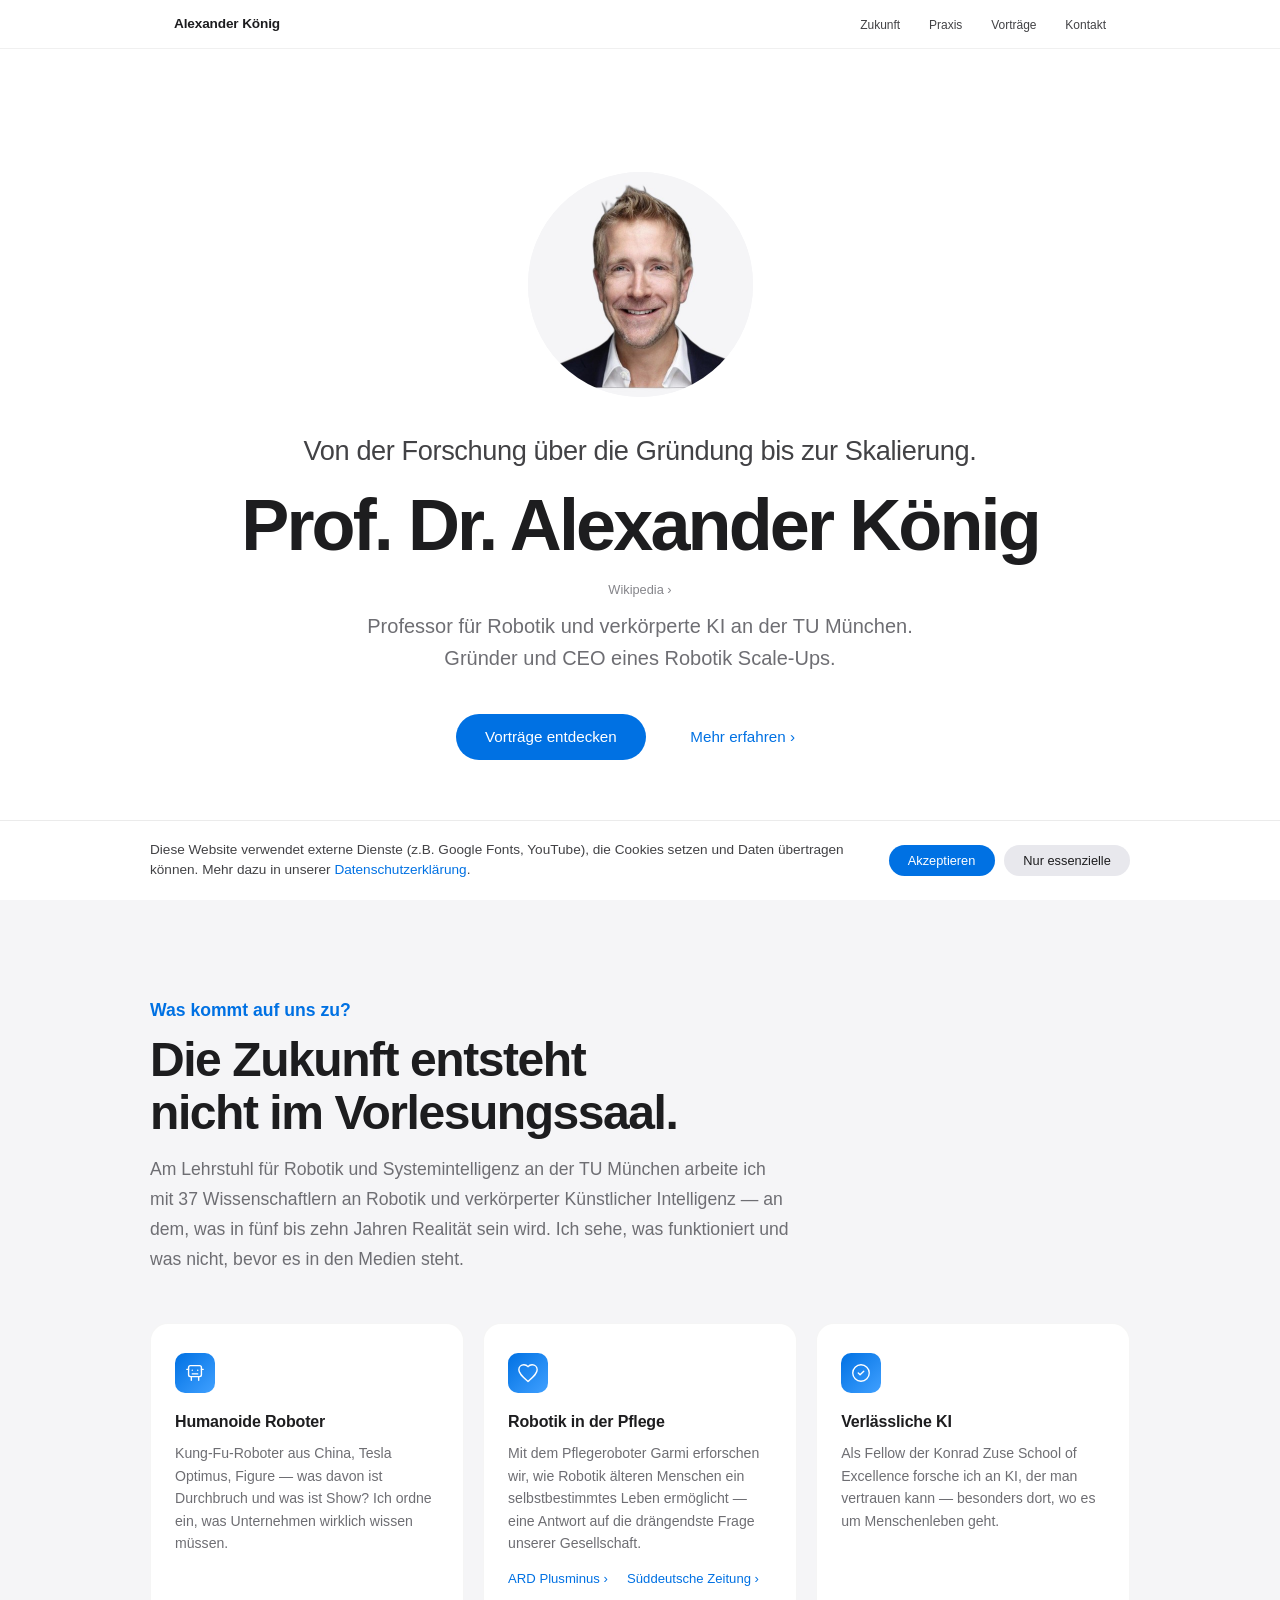
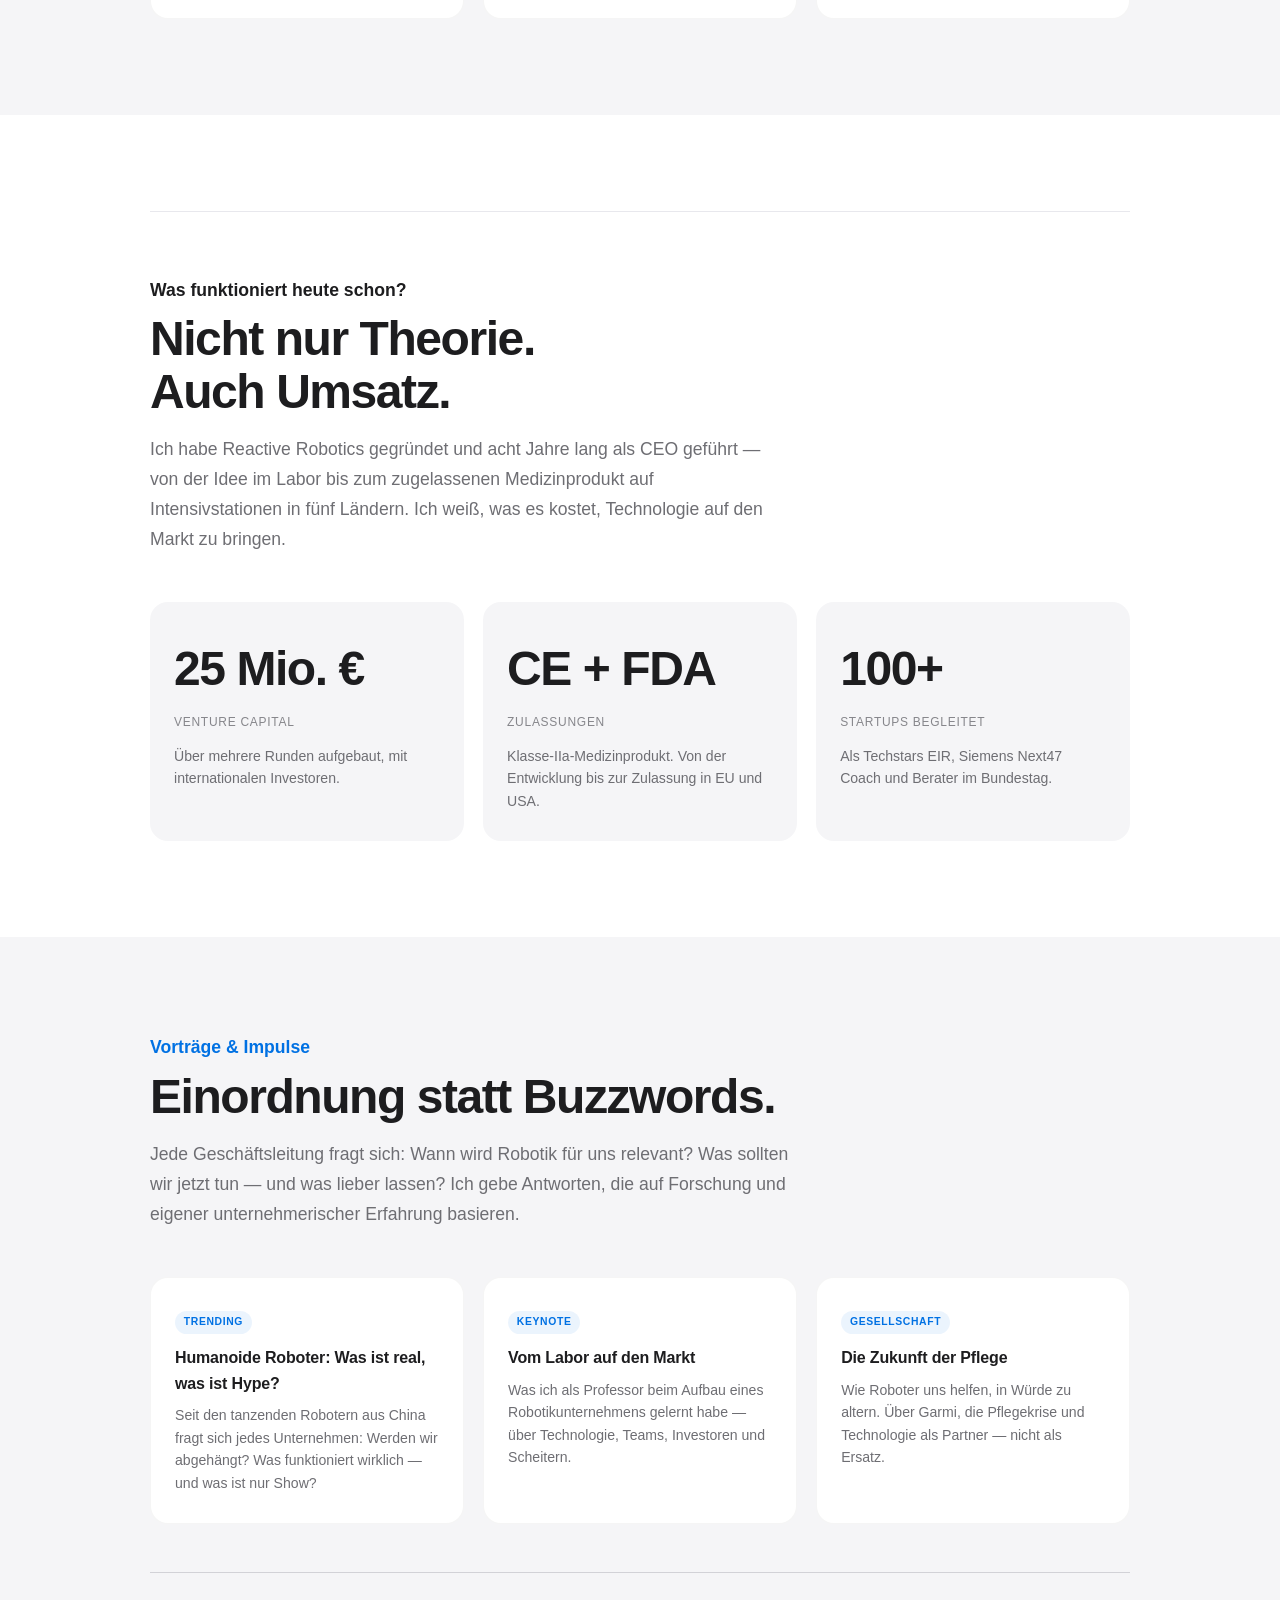
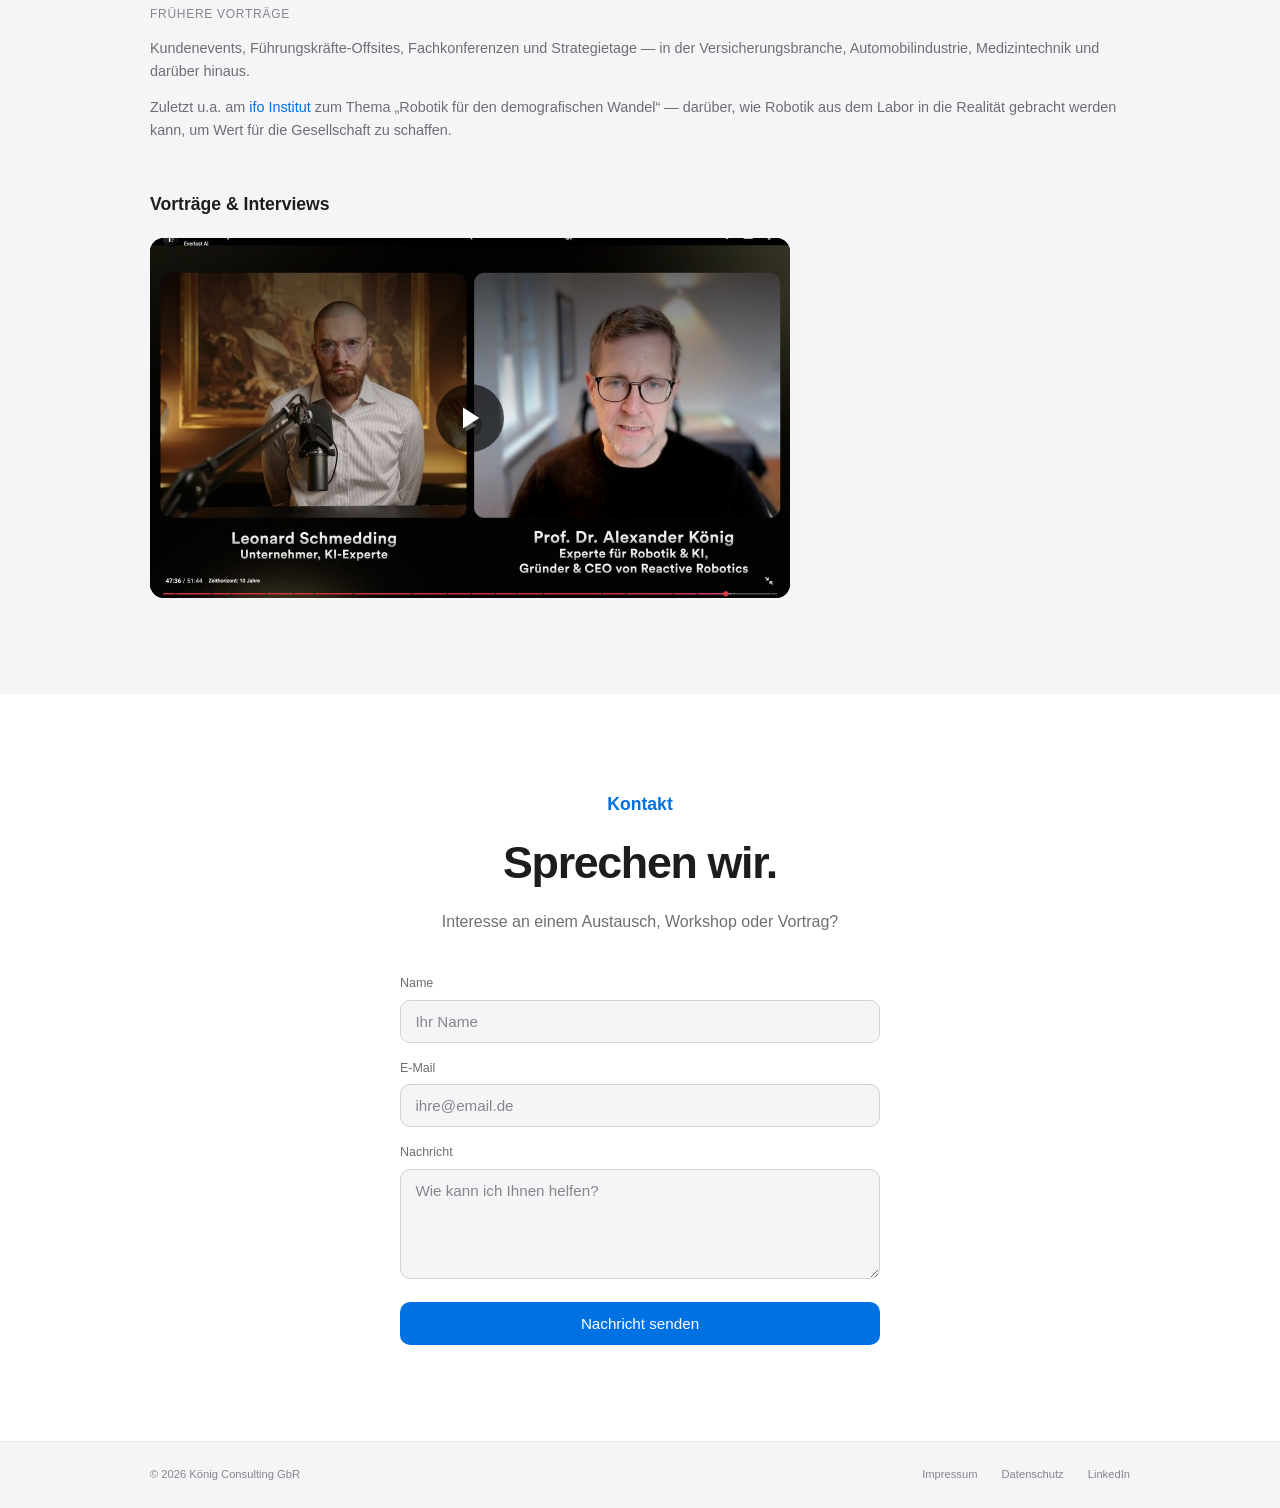
==== index.html @ 922b47d8 "Add files via upload" ====
<!DOCTYPE html>
<html lang="de">
<head>
    <meta charset="UTF-8">
    <meta name="viewport" content="width=device-width, initial-scale=1.0">
    <title>Prof. Dr. Alexander König — Robotik, KI, Innovation</title>
    <meta name="description" content="Professor für Robotik und verkörperte KI an der TU München. Gründer und CEO eines Robotik Scale-Ups. Keynote Speaker zu Robotik, KI und Innovation.">
    <!-- Google Fonts: erst nach Cookie-Consent laden -->
    <style>
        /* ============================================
           RESET & BASE
           ============================================ */
        *, *::before, *::after {
            margin: 0;
            padding: 0;
            box-sizing: border-box;
        }

        html {
            scroll-behavior: smooth;
            font-size: 16px;
        }

        body {
            font-family: 'Inter', -apple-system, BlinkMacSystemFont, 'Segoe UI', sans-serif;
            color: #1d1d1f;
            background: #fff;
            line-height: 1.6;
            -webkit-font-smoothing: antialiased;
            -moz-osx-font-smoothing: grayscale;
            overflow-x: hidden;
        }

        img { max-width: 100%; height: auto; display: block; }
        a { color: inherit; text-decoration: none; }

        /* ============================================
           NAVIGATION — Apple light frosted glass
           ============================================ */
        nav {
            position: fixed;
            top: 0;
            left: 0;
            right: 0;
            z-index: 1000;
            background: rgba(255, 255, 255, 0.72);
            backdrop-filter: saturate(180%) blur(20px);
            -webkit-backdrop-filter: saturate(180%) blur(20px);
            border-bottom: 1px solid rgba(0, 0, 0, 0.06);
        }

        .nav-inner {
            max-width: 980px;
            margin: 0 auto;
            padding: 0 1.5rem;
            height: 48px;
            display: flex;
            align-items: center;
            justify-content: space-between;
        }

        .nav-logo {
            font-weight: 600;
            font-size: 0.85rem;
            letter-spacing: -0.01em;
            color: #1d1d1f;
        }

        .nav-links {
            display: flex;
            gap: 1.8rem;
            list-style: none;
        }

        .nav-links a {
            font-size: 0.75rem;
            font-weight: 400;
            color: #424245;
            transition: color 0.2s ease;
        }

        .nav-links a:hover { color: #1d1d1f; }

        .nav-mobile-toggle {
            display: none;
            background: none;
            border: none;
            cursor: pointer;
            padding: 0.5rem;
        }

        .nav-mobile-toggle span {
            display: block;
            width: 16px;
            height: 1px;
            background: #1d1d1f;
            margin: 4px 0;
        }

        /* ============================================
           HERO — Clean white, generous whitespace
           ============================================ */
        .hero {
            min-height: 100vh;
            display: flex;
            flex-direction: column;
            align-items: center;
            justify-content: center;
            padding: 8rem 2rem 6rem;
            background: #fff;
            text-align: center;
        }

        .hero-portrait {
            width: 225px;
            height: 225px;
            border-radius: 50%;
            object-fit: cover;
            object-position: center 15%;
            margin-bottom: 2rem;
            background: #f5f5f7;
        }

        .hero h1 {
            font-size: clamp(2.8rem, 6vw, 4.5rem);
            font-weight: 700;
            letter-spacing: -0.04em;
            line-height: 1.05;
            color: #1d1d1f;
            margin-bottom: 1rem;
        }

        .hero .subtitle {
            font-size: clamp(1rem, 2vw, 1.25rem);
            font-weight: 300;
            color: #6e6e73;
            max-width: 560px;
            margin: 0 auto 2.5rem;
            line-height: 1.6;
        }

        .hero-ctas {
            display: flex;
            gap: 1rem;
            flex-wrap: wrap;
            justify-content: center;
        }

        .btn-primary {
            display: inline-block;
            font-size: 0.95rem;
            font-weight: 500;
            color: #fff;
            background: #0071e3;
            padding: 0.7rem 1.8rem;
            border-radius: 980px;
            transition: background 0.2s ease;
        }

        .btn-primary:hover { background: #0077ed; }

        .btn-secondary {
            display: inline-block;
            font-size: 0.95rem;
            font-weight: 500;
            color: #0071e3;
            padding: 0.7rem 1.8rem;
        }

        .btn-secondary:hover { text-decoration: underline; }

        /* ============================================
           SECTIONS — SHARED
           ============================================ */
        .section {
            padding: 6rem 2rem;
        }

        .section-inner {
            max-width: 980px;
            margin: 0 auto;
        }

        .section-overline {
            font-size: 1.1rem;
            font-weight: 600;
            color: #0071e3;
            margin-bottom: 0.6rem;
        }

        .section h2 {
            font-size: clamp(2rem, 4.5vw, 3rem);
            font-weight: 700;
            letter-spacing: -0.03em;
            line-height: 1.1;
            color: #1d1d1f;
            margin-bottom: 1rem;
        }

        .section .lead {
            font-size: clamp(1rem, 1.6vw, 1.1rem);
            font-weight: 300;
            line-height: 1.7;
            color: #6e6e73;
            max-width: 640px;
        }

        .card-grid {
            display: grid;
            grid-template-columns: repeat(3, 1fr);
            gap: 1.2rem;
            margin-top: 3rem;
        }

        .card {
            padding: 1.8rem 1.5rem;
            border-radius: 18px;
            background: #fff;
            transition: transform 0.35s ease, box-shadow 0.35s ease;
        }

        .card:hover {
            transform: translateY(-4px);
            box-shadow: 0 8px 30px rgba(0, 0, 0, 0.06);
        }

        .card h3 {
            font-size: 1rem;
            font-weight: 600;
            color: #1d1d1f;
            margin-bottom: 0.5rem;
            letter-spacing: -0.01em;
        }

        .card p {
            font-size: 0.88rem;
            line-height: 1.6;
            font-weight: 300;
            color: #6e6e73;
        }

        .card-icon {
            width: 40px;
            height: 40px;
            margin-bottom: 1rem;
            display: flex;
            align-items: center;
            justify-content: center;
            border-radius: 10px;
            background: linear-gradient(135deg, #0071e3 0%, #40a0ff 100%);
        }

        .card-icon svg {
            width: 22px;
            height: 22px;
            stroke: #fff;
            stroke-width: 1.5;
            stroke-linecap: round;
            stroke-linejoin: round;
            fill: none;
        }

        /* ============================================
           SECTION 1: WAS KOMMT AUF UNS ZU — f5f5f7
           ============================================ */
        .zukunft {
            background: #f5f5f7;
        }

        .zukunft .card {
            background: #fff;
            border: 1px solid rgba(0, 0, 0, 0.04);
        }

        /* ============================================
           SECTION 2: WAS FUNKTIONIERT HEUTE SCHON — white
           ============================================ */
        .praxis {
            background: #fff;
        }

        .praxis .section-overline {
            color: #1d1d1f;
        }

        .praxis .card {
            background: #f5f5f7;
            border: none;
        }

        .stat-number {
            font-size: clamp(2.2rem, 4vw, 3rem);
            font-weight: 700;
            letter-spacing: -0.03em;
            color: #1d1d1f;
            display: block;
            margin-bottom: 0.3rem;
        }

        .stat-unit {
            font-size: 0.75rem;
            font-weight: 500;
            text-transform: uppercase;
            letter-spacing: 0.06em;
            color: #86868b;
            display: block;
            margin-bottom: 0.8rem;
        }

        /* ============================================
           SECTION 3: VORTRÄGE & IMPULSE — f5f5f7
           ============================================ */
        .impulse {
            background: #f5f5f7;
        }

        .impulse .card {
            background: #fff;
            border: 1px solid rgba(0, 0, 0, 0.04);
        }

        .topic-tag {
            display: inline-block;
            font-size: 0.65rem;
            font-weight: 600;
            text-transform: uppercase;
            letter-spacing: 0.06em;
            padding: 0.2rem 0.55rem;
            border-radius: 980px;
            background: rgba(0, 113, 227, 0.08);
            color: #0071e3;
            margin-bottom: 0.7rem;
        }

        /* Referenzen */
        .referenzen {
            margin-top: 3rem;
            padding-top: 2rem;
            border-top: 1px solid #d2d2d7;
        }

        .referenzen-label {
            font-size: 0.75rem;
            font-weight: 500;
            color: #86868b;
            text-transform: uppercase;
            letter-spacing: 0.06em;
            margin-bottom: 0.8rem;
        }

        .ref-logos {
            display: flex;
            align-items: center;
            gap: 2.5rem;
            flex-wrap: wrap;
            color: #1d1d1f;
            font-size: 0.95rem;
            font-weight: 600;
            letter-spacing: -0.01em;
        }

        .speaker-link {
            display: inline-flex;
            align-items: center;
            font-size: 0.9rem;
            font-weight: 500;
            color: #0071e3;
            margin-top: 1.5rem;
        }

        .speaker-link:hover { text-decoration: underline; }

        /* Videos */
        .video-section { margin-top: 3rem; }

        .video-section h3 {
            font-size: 1.1rem;
            font-weight: 600;
            margin-bottom: 1.2rem;
        }

        .video-grid {
            display: grid;
            grid-template-columns: repeat(2, 1fr);
            gap: 1.2rem;
        }

        .video-placeholder {
            aspect-ratio: 16 / 9;
            background: #e8e8ed;
            border-radius: 14px;
            display: flex;
            align-items: center;
            justify-content: center;
            color: #86868b;
            font-size: 0.85rem;
        }

        .video-wrapper {
            position: relative;
            padding-bottom: 56.25%;
            height: 0;
            overflow: hidden;
            border-radius: 14px;
            background: #000;
        }

        .video-wrapper iframe {
            position: absolute;
            top: 0; left: 0;
            width: 100%; height: 100%;
            border: none;
        }

        /* ============================================
           KONTAKT — white
           ============================================ */
        .kontakt {
            padding: 6rem 2rem;
            background: #fff;
        }

        .kontakt-inner {
            max-width: 480px;
            margin: 0 auto;
            text-align: center;
        }

        .kontakt .section-overline {
            color: #0071e3;
        }

        .kontakt h2 {
            font-size: clamp(2rem, 4vw, 2.8rem);
            font-weight: 700;
            letter-spacing: -0.03em;
            color: #1d1d1f;
            margin-bottom: 0.6rem;
        }

        .kontakt .lead {
            font-size: 1rem;
            font-weight: 300;
            color: #6e6e73;
            margin-bottom: 2.5rem;
        }

        .contact-form { text-align: left; }
        .form-group { margin-bottom: 1rem; }

        .form-group label {
            display: block;
            font-size: 0.78rem;
            font-weight: 500;
            margin-bottom: 0.35rem;
            color: #6e6e73;
        }

        .form-group input,
        .form-group textarea {
            width: 100%;
            padding: 0.75rem 0.9rem;
            font-family: inherit;
            font-size: 0.95rem;
            border: 1px solid #d2d2d7;
            border-radius: 10px;
            background: #f5f5f7;
            color: #1d1d1f;
            outline: none;
            transition: border-color 0.2s ease, box-shadow 0.2s ease;
        }

        .form-group input::placeholder,
        .form-group textarea::placeholder { color: #86868b; }

        .form-group input:focus,
        .form-group textarea:focus {
            border-color: #0071e3;
            box-shadow: 0 0 0 3px rgba(0, 113, 227, 0.1);
            background: #fff;
        }

        .form-group textarea {
            min-height: 110px;
            resize: vertical;
        }

        .form-submit {
            display: block;
            width: 100%;
            font-family: inherit;
            font-size: 0.95rem;
            font-weight: 500;
            color: #fff;
            background: #0071e3;
            padding: 0.8rem;
            border: none;
            border-radius: 10px;
            cursor: pointer;
            transition: background 0.2s ease;
            margin-top: 0.5rem;
        }

        .form-submit:hover { background: #0077ed; }

        /* ============================================
           DIVIDER — thin line between white sections
           ============================================ */
        .section-divider {
            max-width: 980px;
            margin: 0 auto;
            border: none;
            border-top: 1px solid #e8e8ed;
        }

        /* ============================================
           FOOTER — Subtle, light
           ============================================ */
        footer {
            padding: 1.5rem 2rem;
            background: #f5f5f7;
            border-top: 1px solid #e8e8ed;
        }

        .footer-inner {
            max-width: 980px;
            margin: 0 auto;
            display: flex;
            align-items: center;
            justify-content: space-between;
            flex-wrap: wrap;
            gap: 0.5rem;
        }

        .footer-copy {
            font-size: 0.7rem;
            color: #86868b;
        }

        .footer-links {
            display: flex;
            gap: 1.5rem;
        }

        .footer-links a {
            font-size: 0.7rem;
            color: #86868b;
            transition: color 0.2s ease;
        }

        .footer-links a:hover { color: #1d1d1f; }

        /* ============================================
           SCROLL ANIMATIONS
           ============================================ */
        .fade-in {
            opacity: 0;
            transform: translateY(20px);
            transition: opacity 0.6s ease-out, transform 0.6s ease-out;
        }

        .fade-in.visible {
            opacity: 1;
            transform: translateY(0);
        }

        .fade-in-delay-1 { transition-delay: 0.08s; }
        .fade-in-delay-2 { transition-delay: 0.16s; }
        .fade-in-delay-3 { transition-delay: 0.24s; }

        /* ============================================
           RESPONSIVE
           ============================================ */
        @media (max-width: 768px) {
            .nav-links { display: none; }
            .nav-mobile-toggle { display: block; }

            .nav-links.open {
                display: flex;
                flex-direction: column;
                position: absolute;
                top: 48px;
                left: 0; right: 0;
                background: rgba(255, 255, 255, 0.97);
                backdrop-filter: blur(20px);
                padding: 1rem 1.5rem;
                gap: 0.8rem;
                border-bottom: 1px solid rgba(0, 0, 0, 0.06);
            }

            .hero {
                padding: 6rem 1.5rem 4rem;
                min-height: auto;
            }

            .hero-portrait {
                width: 165px;
                height: 165px;
            }

            .section { padding: 4rem 1.5rem; }

            .card-grid {
                grid-template-columns: 1fr;
                gap: 0.8rem;
            }

            .video-grid { grid-template-columns: 1fr; }

            .footer-inner {
                flex-direction: column;
                text-align: center;
            }

            .ref-logos {
                gap: 1.5rem;
            }
        }

        @media (min-width: 769px) and (max-width: 1024px) {
            .card-grid { grid-template-columns: repeat(2, 1fr); }
        }

        /* ============================================
           COOKIE BANNER
           ============================================ */
        .cookie-banner {
            position: fixed;
            bottom: 0;
            left: 0;
            right: 0;
            z-index: 2000;
            background: rgba(255, 255, 255, 0.95);
            backdrop-filter: saturate(180%) blur(20px);
            -webkit-backdrop-filter: saturate(180%) blur(20px);
            border-top: 1px solid rgba(0, 0, 0, 0.08);
            padding: 1.2rem 2rem;
            transform: translateY(100%);
            transition: transform 0.4s ease;
        }

        .cookie-banner.visible {
            transform: translateY(0);
        }

        .cookie-banner-inner {
            max-width: 980px;
            margin: 0 auto;
            display: flex;
            align-items: center;
            justify-content: space-between;
            gap: 1.5rem;
            flex-wrap: wrap;
        }

        .cookie-text {
            font-size: 0.85rem;
            font-weight: 300;
            color: #424245;
            line-height: 1.5;
            flex: 1;
            min-width: 240px;
        }

        .cookie-text a {
            color: #0071e3;
            text-decoration: none;
        }

        .cookie-text a:hover { text-decoration: underline; }

        .cookie-buttons {
            display: flex;
            gap: 0.6rem;
            flex-shrink: 0;
        }

        .cookie-btn {
            font-family: inherit;
            font-size: 0.8rem;
            font-weight: 500;
            padding: 0.5rem 1.2rem;
            border-radius: 980px;
            border: none;
            cursor: pointer;
            transition: background 0.2s ease;
        }

        .cookie-btn-accept {
            background: #0071e3;
            color: #fff;
        }

        .cookie-btn-accept:hover { background: #0077ed; }

        .cookie-btn-decline {
            background: #e8e8ed;
            color: #1d1d1f;
        }

        .cookie-btn-decline:hover { background: #d2d2d7; }

        @media (max-width: 768px) {
            .cookie-banner { padding: 1rem 1.5rem; }
            .cookie-banner-inner { flex-direction: column; text-align: center; }
            .cookie-buttons { width: 100%; justify-content: center; }
        }
    </style>
</head>
<body>

    <!-- NAVIGATION -->
    <nav>
        <div class="nav-inner">
            <a href="#" class="nav-logo">Alexander König</a>
            <ul class="nav-links" id="navLinks">
                <li><a href="#zukunft">Zukunft</a></li>
                <li><a href="#praxis">Praxis</a></li>
                <li><a href="#impulse">Vorträge</a></li>
                <li><a href="#kontakt">Kontakt</a></li>
            </ul>
            <button class="nav-mobile-toggle" id="navToggle" aria-label="Menü">
                <span></span>
                <span></span>
                <span></span>
            </button>
        </div>
    </nav>

    <!-- HERO -->
    <section class="hero">
        <img src="images/portrait.jpg?v=2" alt="Prof. Dr. Alexander König" class="hero-portrait"
             onerror="this.style.background='#f5f5f7';">
        <p style="font-size: clamp(1.3rem, 2.4vw, 1.7rem); font-weight: 500; color: #424245; letter-spacing: -0.015em; margin-bottom: 1rem;">Von der Forschung über die Gründung bis zur Skalierung.</p>
        <h1>Prof. Dr. Alexander König</h1>
        <a href="https://de.wikipedia.org/wiki/Alexander_K%C3%B6nig_(Unternehmer)" target="_blank" rel="noopener" style="display:inline-block; font-size:0.8rem; font-weight:400; color:#86868b; margin-bottom:0.6rem; transition:color 0.2s;">Wikipedia ›</a>
        <p class="subtitle">
            Professor für Robotik und verkörperte KI an der TU München.<br>
            Gründer und CEO eines Robotik Scale-Ups.
        </p>
        <div class="hero-ctas">
            <a href="#impulse" class="btn-primary">Vorträge entdecken</a>
            <a href="#zukunft" class="btn-secondary">Mehr erfahren ›</a>
        </div>
    </section>

    <!-- SECTION 1: WAS KOMMT AUF UNS ZU? -->
    <section class="section zukunft" id="zukunft">
        <div class="section-inner">
            <div class="fade-in">
                <p class="section-overline">Was kommt auf uns zu?</p>
                <h2>Die Zukunft entsteht<br>nicht im Vorlesungssaal.</h2>
                <p class="lead">
                    Am Lehrstuhl für Robotik und Systemintelligenz an der TU München
                    arbeite ich mit 37 Wissenschaftlern an Robotik und verkörperter
                    Künstlicher Intelligenz — an dem, was in fünf bis zehn Jahren
                    Realität sein wird. Ich sehe, was funktioniert und was nicht,
                    bevor es in den Medien steht.
                </p>
            </div>
            <div class="card-grid">
                <div class="card fade-in fade-in-delay-1">
                    <span class="card-icon"><svg viewBox="0 0 24 24"><rect x="5" y="4" width="14" height="12" rx="2"/><line x1="9" y1="9" x2="9" y2="9.01"/><line x1="15" y1="9" x2="15" y2="9.01"/><path d="M9 13h6"/><line x1="8" y1="16" x2="8" y2="20"/><line x1="16" y1="16" x2="16" y2="20"/><line x1="3" y1="8" x2="5" y2="8"/><line x1="19" y1="8" x2="21" y2="8"/></svg></span>
                    <h3>Humanoide Roboter</h3>
                    <p>
                        Kung-Fu-Roboter aus China, Tesla Optimus, Figure —
                        was davon ist Durchbruch und was ist Show?
                        Ich ordne ein, was Unternehmen wirklich wissen müssen.
                    </p>
                </div>
                <div class="card fade-in fade-in-delay-2">
                    <span class="card-icon"><svg viewBox="0 0 24 24"><path d="M12 21.35l-1.45-1.32C5.4 15.36 2 12.28 2 8.5 2 5.42 4.42 3 7.5 3c1.74 0 3.41.81 4.5 2.09C13.09 3.81 14.76 3 16.5 3 19.58 3 22 5.42 22 8.5c0 3.78-3.4 6.86-8.55 11.54L12 21.35z"/></svg></span>
                    <h3>Robotik in der Pflege</h3>
                    <p>
                        Mit dem Pflegeroboter Garmi erforschen wir,
                        wie Robotik älteren Menschen ein selbstbestimmtes
                        Leben ermöglicht — eine Antwort auf die
                        drängendste Frage unserer Gesellschaft.
                    </p>
                    <div style="margin-top:0.8rem; display:flex; flex-wrap:wrap; gap:0.4rem 1.2rem;">
                        <a href="https://www.ardmediathek.de/video/plusminus/roboter-in-der-pflege-mit-high-tech-gegen-den-fachkraeftemangel/das-erste/Y3JpZDovL2Rhc2Vyc3RlLmRlL3BsdXNtaW51cy82N2M0OTQzZC01YzFhLTRhYTItOGFiNy04YjFiODI4NzliNGQ" target="_blank" rel="noopener" style="font-size:0.82rem; font-weight:500; color:#0071e3;">ARD Plusminus ›</a>
                        <a href="https://www.sueddeutsche.de/wirtschaft/pflege-roboter-fachkraeftemangel-li.3458513" target="_blank" rel="noopener" style="font-size:0.82rem; font-weight:500; color:#0071e3;">Süddeutsche Zeitung ›</a>
                    </div>
                </div>
                <div class="card fade-in fade-in-delay-3">
                    <span class="card-icon"><svg viewBox="0 0 24 24"><path d="M9 12l2 2 4-4"/><circle cx="12" cy="12" r="9"/></svg></span>
                    <h3>Verlässliche KI</h3>
                    <p>
                        Als Fellow der Konrad Zuse School of Excellence
                        forsche ich an KI, der man vertrauen kann —
                        besonders dort, wo es um Menschenleben geht.
                    </p>
                </div>
            </div>
        </div>
    </section>

    <!-- SECTION 2: WAS FUNKTIONIERT HEUTE SCHON? -->
    <section class="section praxis" id="praxis">
        <div class="section-inner">
            <hr class="section-divider" style="margin-bottom: 4rem;">
            <div class="fade-in">
                <p class="section-overline" style="color: #1d1d1f;">Was funktioniert heute schon?</p>
                <h2>Nicht nur Theorie.<br>Auch Umsatz.</h2>
                <p class="lead">
                    Ich habe Reactive Robotics gegründet und acht Jahre lang
                    als CEO geführt — von der Idee im Labor bis zum zugelassenen
                    Medizinprodukt auf Intensivstationen in fünf Ländern.
                    Ich weiß, was es kostet, Technologie auf den Markt zu bringen.
                </p>
            </div>
            <div class="card-grid">
                <div class="card fade-in fade-in-delay-1">
                    <span class="stat-number">25 Mio. €</span>
                    <span class="stat-unit">Venture Capital</span>
                    <p>Über mehrere Runden aufgebaut, mit internationalen Investoren.</p>
                </div>
                <div class="card fade-in fade-in-delay-2">
                    <span class="stat-number">CE + FDA</span>
                    <span class="stat-unit">Zulassungen</span>
                    <p>Klasse-IIa-Medizinprodukt. Von der Entwicklung bis zur Zulassung in EU und USA.</p>
                </div>
                <div class="card fade-in fade-in-delay-3">
                    <span class="stat-number">100+</span>
                    <span class="stat-unit">Startups begleitet</span>
                    <p>Als Techstars EIR, Siemens Next47 Coach und Berater im Bundestag.</p>
                </div>
            </div>
        </div>
    </section>

    <!-- SECTION 3: VORTRÄGE & IMPULSE -->
    <section class="section impulse" id="impulse">
        <div class="section-inner">
            <div class="fade-in">
                <p class="section-overline">Vorträge & Impulse</p>
                <h2>Einordnung statt Buzzwords.</h2>
                <p class="lead">
                    Jede Geschäftsleitung fragt sich: Wann wird Robotik für uns relevant?
                    Was sollten wir jetzt tun — und was lieber lassen?
                    Ich gebe Antworten, die auf Forschung und eigener unternehmerischer
                    Erfahrung basieren.
                </p>
            </div>

            <div class="card-grid">
                <div class="card fade-in fade-in-delay-1">
                    <span class="topic-tag">Trending</span>
                    <h3>Humanoide Roboter: Was ist real, was ist Hype?</h3>
                    <p>
                        Seit den tanzenden Robotern aus China fragt sich jedes
                        Unternehmen: Werden wir abgehängt? Was funktioniert
                        wirklich — und was ist nur Show?
                    </p>
                </div>
                <div class="card fade-in fade-in-delay-2">
                    <span class="topic-tag">Keynote</span>
                    <h3>Vom Labor auf den Markt</h3>
                    <p>
                        Was ich als Professor beim Aufbau eines
                        Robotikunternehmens gelernt habe — über Technologie,
                        Teams, Investoren und Scheitern.
                    </p>
                </div>
                <div class="card fade-in fade-in-delay-3">
                    <span class="topic-tag">Gesellschaft</span>
                    <h3>Die Zukunft der Pflege</h3>
                    <p>
                        Wie Roboter uns helfen, in Würde zu altern.
                        Über Garmi, die Pflegekrise und Technologie
                        als Partner — nicht als Ersatz.
                    </p>
                </div>
            </div>

            <!-- Frühere Vorträge -->
            <div class="referenzen fade-in">
                <p class="referenzen-label">Frühere Vorträge</p>
                <p style="font-size: 0.9rem; font-weight: 300; color: #6e6e73; line-height: 1.6;">
                    Kundenevents, Führungskräfte-Offsites, Fachkonferenzen und Strategietage —
                    in der Versicherungsbranche, Automobilindustrie, Medizintechnik und darüber hinaus.
                </p>
                <p style="font-size: 0.9rem; font-weight: 300; color: #6e6e73; line-height: 1.6; margin-top: 0.8rem;">
                    Zuletzt u.a. am <a href="https://www.ifo.de/veranstaltung/2026-03-23/robotik-fuer-den-demografischen-wandel" target="_blank" rel="noopener" style="color: #0071e3; font-weight: 500;">ifo Institut</a> zum Thema
                    „Robotik für den demografischen Wandel“ — darüber, wie Robotik
                    aus dem Labor in die Realität gebracht werden kann, um Wert
                    für die Gesellschaft zu schaffen.
                </p>
            </div>

            <!-- Videos -->
            <div class="video-section fade-in">
                <h3>Vorträge & Interviews</h3>
                <div style="max-width: 640px;">
                    <div class="video-wrapper" id="videoContainer" style="cursor:pointer;" onclick="loadVideo()">
                        <!-- Custom Thumbnail: ersetze src durch eigenes Bild (images/video-thumbnail.jpg) -->
                        <img id="videoThumb" src="images/video-thumbnail.jpg"
                             alt="Vortrag Alexander König"
                             style="position:absolute; top:0; left:0; width:100%; height:100%; object-fit:cover;">
                        <!-- Play Button Overlay -->
                        <div style="position:absolute; top:0; left:0; width:100%; height:100%; display:flex; align-items:center; justify-content:center; z-index:2;">
                            <div style="width:68px; height:68px; background:rgba(0,0,0,0.65); border-radius:50%; display:flex; align-items:center; justify-content:center; transition:background 0.2s ease;">
                                <svg width="28" height="28" viewBox="0 0 24 24" fill="none">
                                    <polygon points="6,3 20,12 6,21" fill="#fff"/>
                                </svg>
                            </div>
                        </div>
                    </div>
                </div>
            </div>
        </div>
    </section>

    <!-- KONTAKT -->
    <section class="kontakt" id="kontakt">
        <div class="kontakt-inner">
            <p class="section-overline">Kontakt</p>
            <h2>Sprechen wir.</h2>
            <p class="lead">
                Interesse an einem Austausch, Workshop oder Vortrag?
            </p>
            <form class="contact-form" action="https://formsubmit.co/alexander.c.koenig@gmx.de" method="POST">
                <!-- FormSubmit Konfiguration -->
                <input type="hidden" name="_subject" value="Neue Kontaktanfrage über alexander-koenig.eu">
                <input type="hidden" name="_captcha" value="true">
                <input type="hidden" name="_next" value="https://alexander-koenig.eu#kontakt">
                <input type="text" name="_honey" style="display:none">
                <div class="form-group">
                    <label for="name">Name</label>
                    <input type="text" id="name" name="name" placeholder="Ihr Name" required>
                </div>
                <div class="form-group">
                    <label for="email">E-Mail</label>
                    <input type="email" id="email" name="email" placeholder="ihre@email.de" required>
                </div>
                <div class="form-group">
                    <label for="message">Nachricht</label>
                    <textarea id="message" name="message" placeholder="Wie kann ich Ihnen helfen?" required></textarea>
                </div>
                <button type="submit" class="form-submit">Nachricht senden</button>
            </form>
        </div>
    </section>

    <!-- COOKIE BANNER -->
    <div class="cookie-banner" id="cookieBanner">
        <div class="cookie-banner-inner">
            <p class="cookie-text">
                Diese Website verwendet externe Dienste (z.B. Google Fonts, YouTube),
                die Cookies setzen und Daten übertragen können.
                Mehr dazu in unserer <a href="datenschutz.html">Datenschutzerklärung</a>.
            </p>
            <div class="cookie-buttons">
                <button class="cookie-btn cookie-btn-accept" onclick="acceptCookies()">Akzeptieren</button>
                <button class="cookie-btn cookie-btn-decline" onclick="declineCookies()">Nur essenzielle</button>
            </div>
        </div>
    </div>

    <!-- FOOTER -->
    <footer>
        <div class="footer-inner">
            <span class="footer-copy">&copy; 2026 König Consulting GbR</span>
            <div class="footer-links">
                <a href="impressum.html">Impressum</a>
                <a href="datenschutz.html">Datenschutz</a>
                <a href="https://www.linkedin.com/in/thisisalexander" target="_blank" rel="noopener">LinkedIn</a>
            </div>
        </div>
    </footer>

    <!-- SCRIPTS -->
    <script>
        // ---- Cookie Consent ----
        function loadGoogleFonts() {
            var preconnect1 = document.createElement('link');
            preconnect1.rel = 'preconnect';
            preconnect1.href = 'https://fonts.googleapis.com';
            document.head.appendChild(preconnect1);

            var preconnect2 = document.createElement('link');
            preconnect2.rel = 'preconnect';
            preconnect2.href = 'https://fonts.gstatic.com';
            preconnect2.crossOrigin = 'anonymous';
            document.head.appendChild(preconnect2);

            var fontLink = document.createElement('link');
            fontLink.rel = 'stylesheet';
            fontLink.href = 'https://fonts.googleapis.com/css2?family=Inter:wght@300;400;500;600;700&display=swap';
            document.head.appendChild(fontLink);
        }

        function hideBanner() {
            document.getElementById('cookieBanner').classList.remove('visible');
        }

        function acceptCookies() {
            localStorage.setItem('cookie_consent', 'accepted');
            loadGoogleFonts();
            hideBanner();
        }

        function declineCookies() {
            localStorage.setItem('cookie_consent', 'declined');
            hideBanner();
        }

        // Check consent on page load
        (function() {
            var consent = localStorage.getItem('cookie_consent');
            if (consent === 'accepted') {
                loadGoogleFonts();
            } else if (!consent) {
                // Show banner after short delay
                setTimeout(function() {
                    document.getElementById('cookieBanner').classList.add('visible');
                }, 600);
            }
            // If 'declined': no fonts loaded, no banner shown
        })();

        // ---- Mobile nav ----
        const navToggle = document.getElementById('navToggle');
        const navLinks = document.getElementById('navLinks');
        navToggle.addEventListener('click', () => navLinks.classList.toggle('open'));
        navLinks.querySelectorAll('a').forEach(link =>
            link.addEventListener('click', () => navLinks.classList.remove('open'))
        );

        // ---- Scroll fade-in ----
        const observer = new IntersectionObserver((entries) => {
            entries.forEach(entry => {
                if (entry.isIntersecting) entry.target.classList.add('visible');
            });
        }, { threshold: 0.1, rootMargin: '0px 0px -40px 0px' });

        document.querySelectorAll('.fade-in').forEach(el => observer.observe(el));

        // ---- Lazy-load YouTube on click ----
        function loadVideo() {
            const container = document.getElementById('videoContainer');
            container.innerHTML = '<iframe src="https://www.youtube-nocookie.com/embed/aYUxYYLb_2o?autoplay=1" title="Vortrag Alexander König" allow="accelerometer; autoplay; clipboard-write; encrypted-media; gyroscope; picture-in-picture" allowfullscreen style="position:absolute;top:0;left:0;width:100%;height:100%;border:none;"></iframe>';
            container.style.cursor = 'default';
            container.onclick = null;
        }
    </script>

</body>
</html>
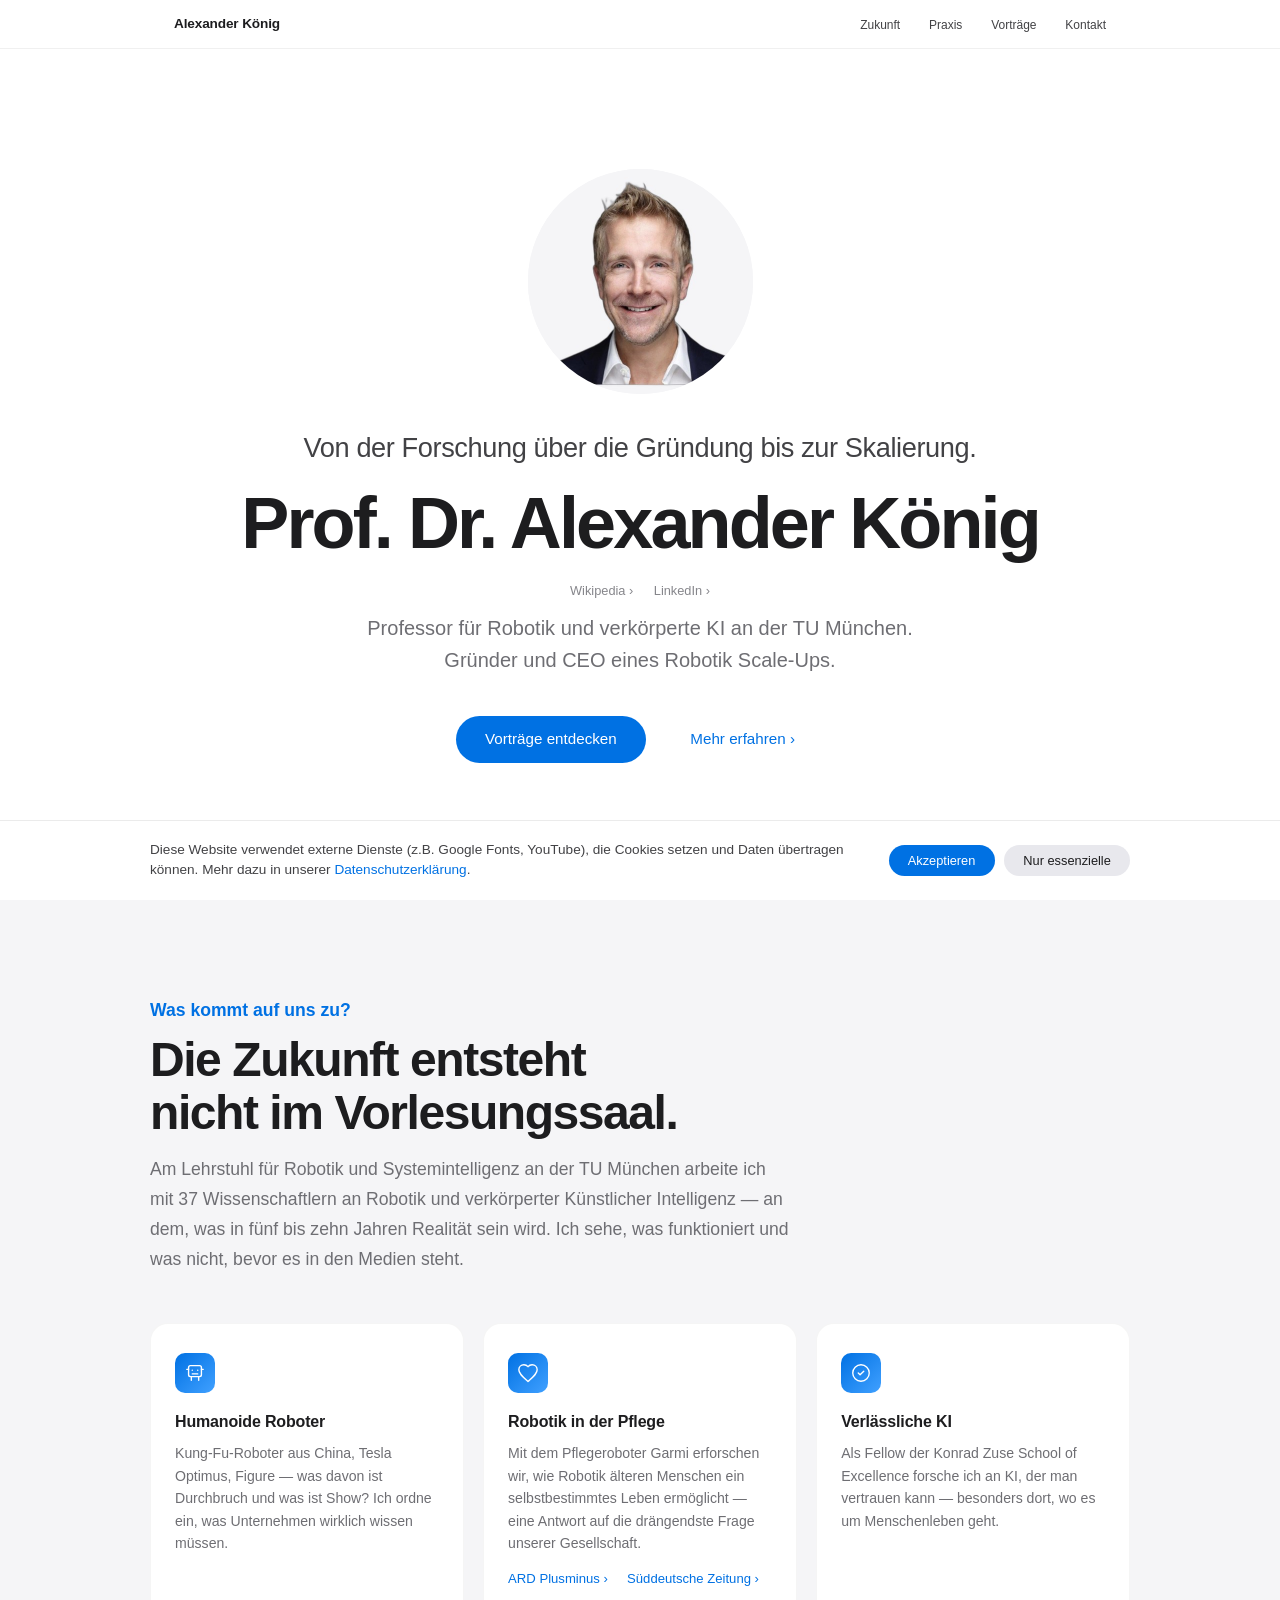
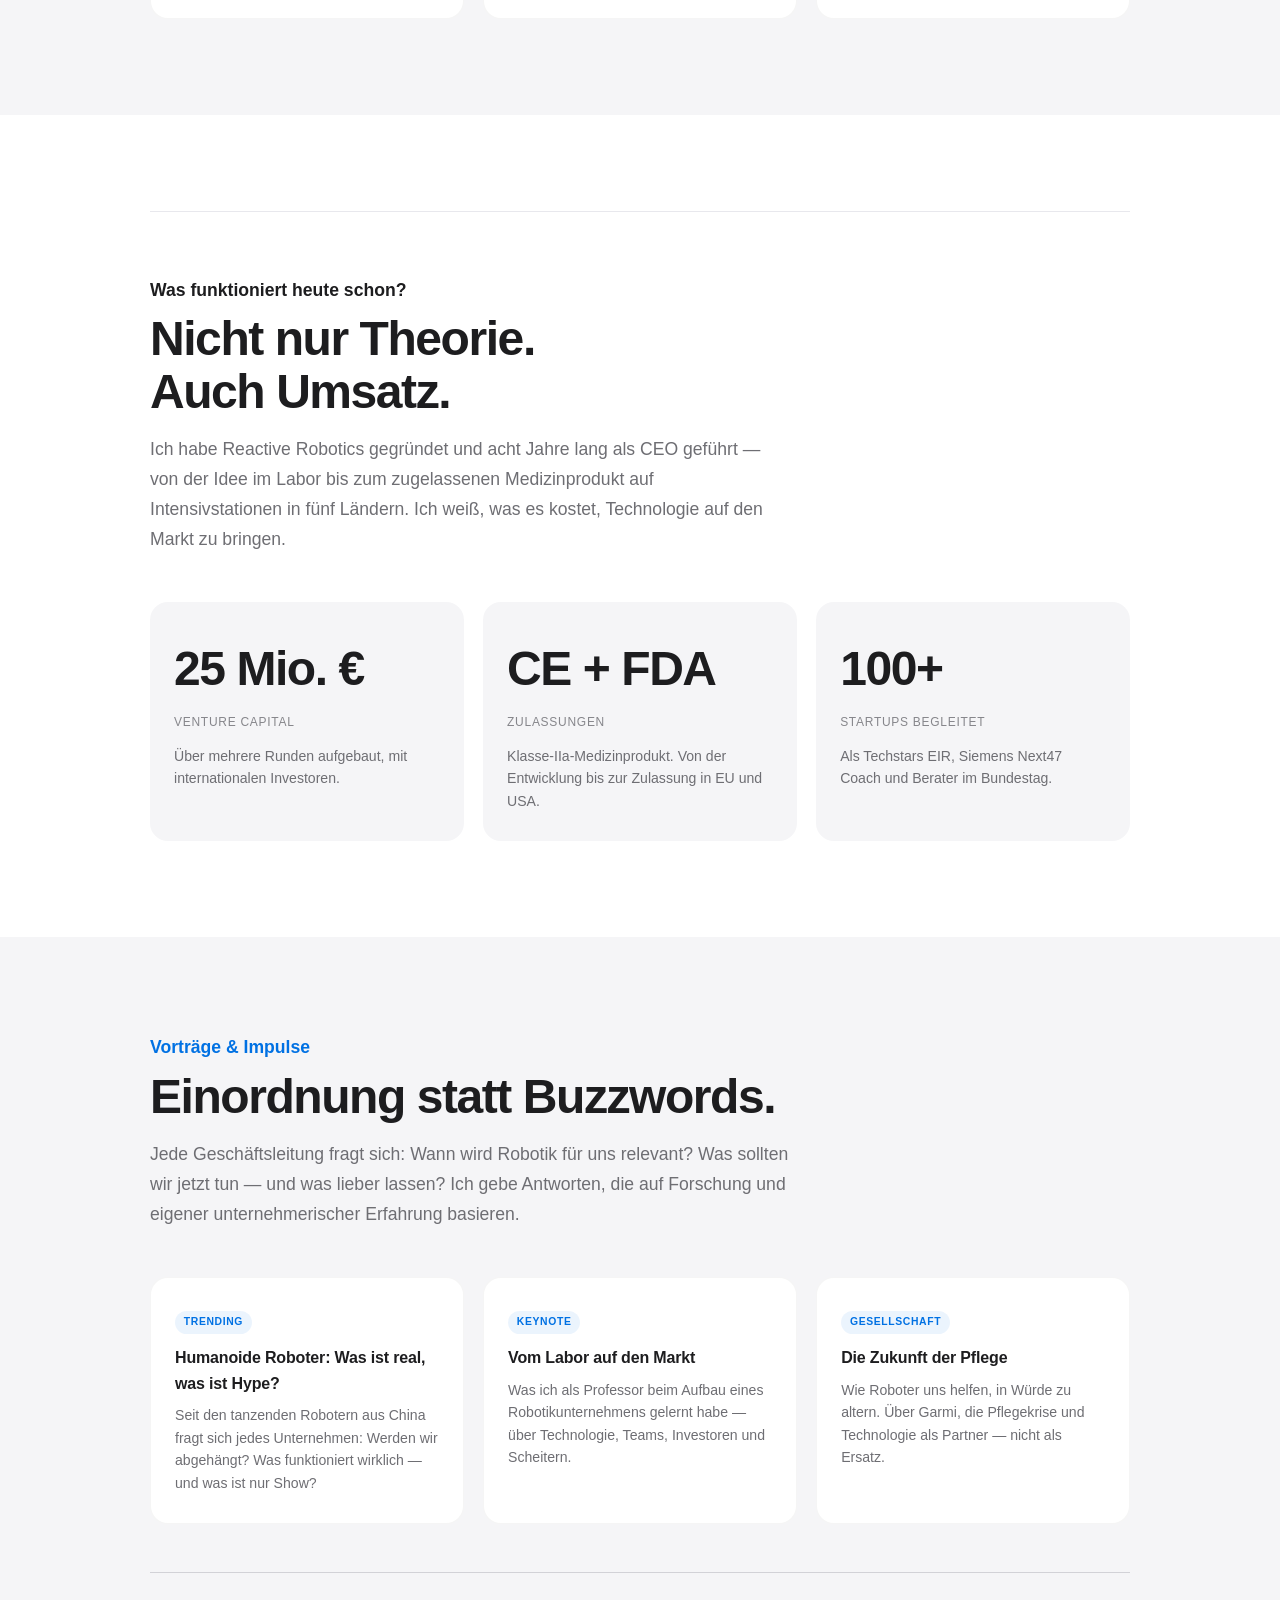
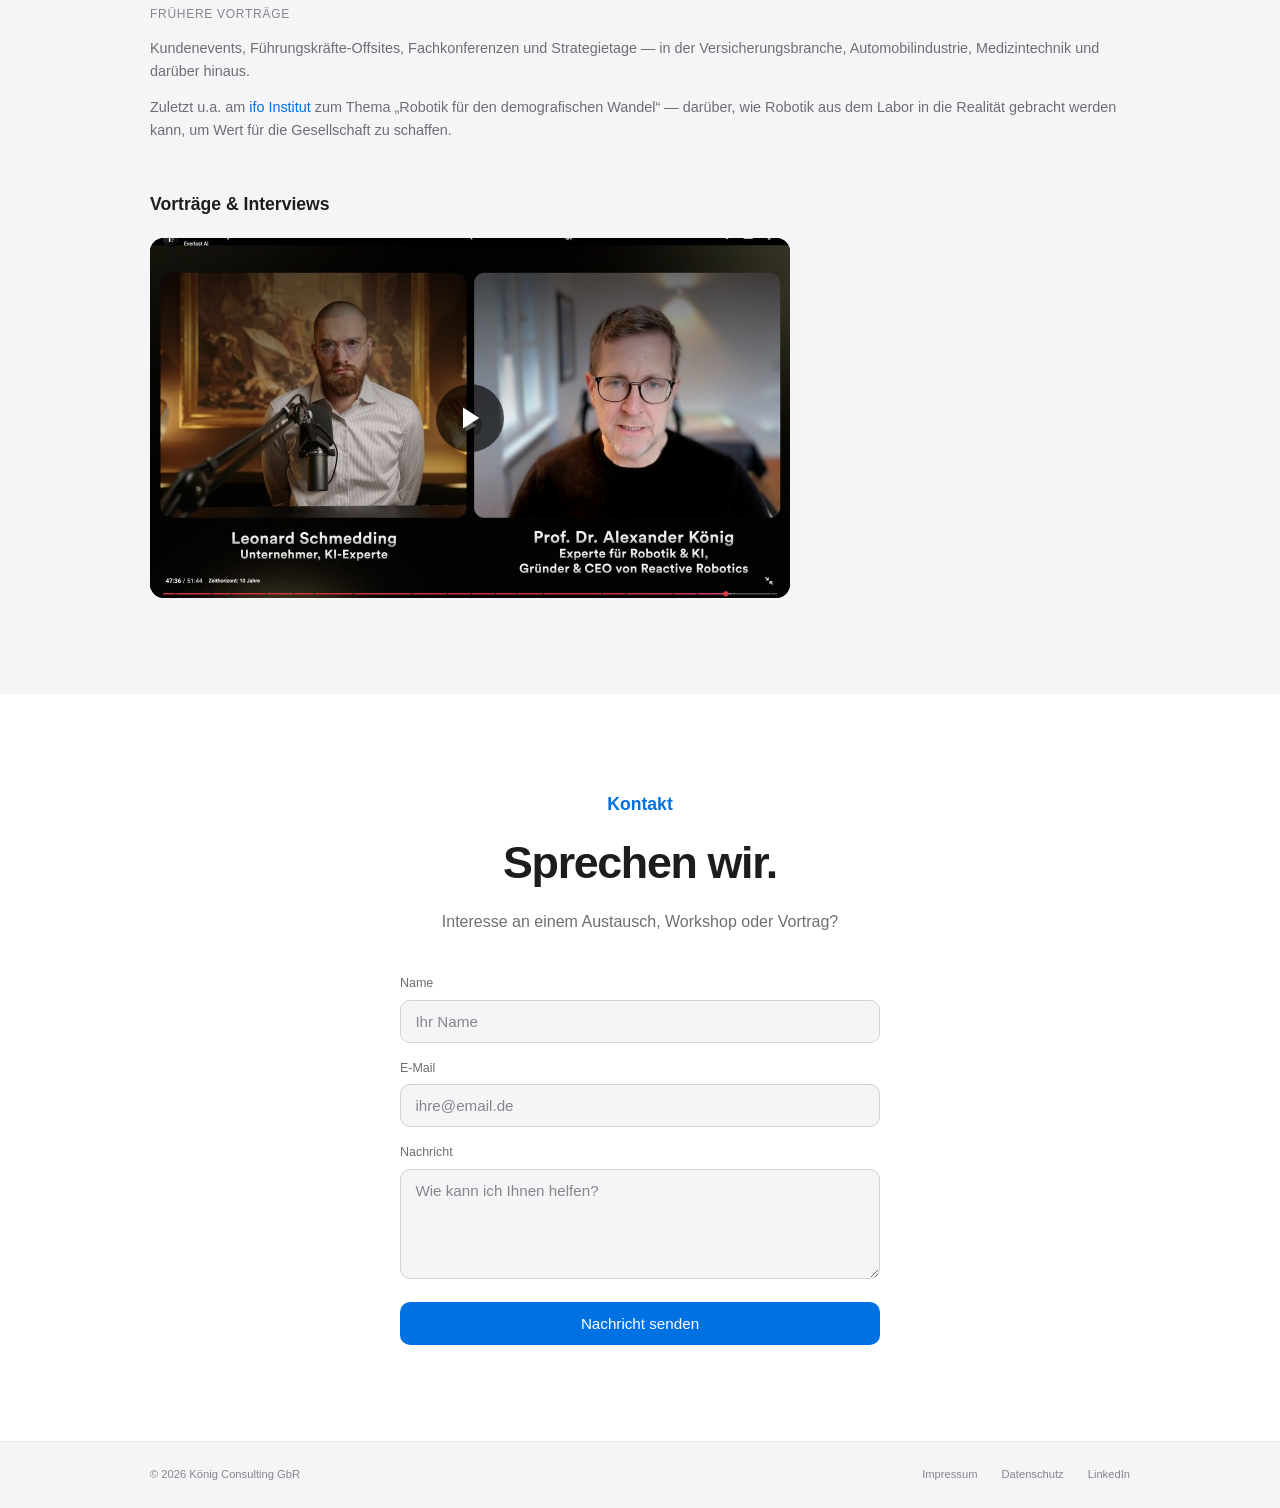
==== commit b0e6c8fc: "Add files via upload" ====
--- a/index.html
+++ b/index.html
@@ -733,7 +733,10 @@
              onerror="this.style.background='#f5f5f7';">
         <p style="font-size: clamp(1.3rem, 2.4vw, 1.7rem); font-weight: 500; color: #424245; letter-spacing: -0.015em; margin-bottom: 1rem;">Von der Forschung über die Gründung bis zur Skalierung.</p>
         <h1>Prof. Dr. Alexander König</h1>
-        <a href="https://de.wikipedia.org/wiki/Alexander_K%C3%B6nig_(Unternehmer)" target="_blank" rel="noopener" style="display:inline-block; font-size:0.8rem; font-weight:400; color:#86868b; margin-bottom:0.6rem; transition:color 0.2s;">Wikipedia ›</a>
+        <div style="margin-bottom:0.6rem;">
+            <a href="https://de.wikipedia.org/wiki/Alexander_K%C3%B6nig_(Unternehmer)" target="_blank" rel="noopener" style="display:inline-block; font-size:0.8rem; font-weight:400; color:#86868b; margin:0 0.5rem; transition:color 0.2s;">Wikipedia ›</a>
+            <a href="https://www.linkedin.com/in/thisisalexander" target="_blank" rel="noopener" style="display:inline-block; font-size:0.8rem; font-weight:400; color:#86868b; margin:0 0.5rem; transition:color 0.2s;">LinkedIn ›</a>
+        </div>
         <p class="subtitle">
             Professor für Robotik und verkörperte KI an der TU München.<br>
             Gründer und CEO eines Robotik Scale-Ups.
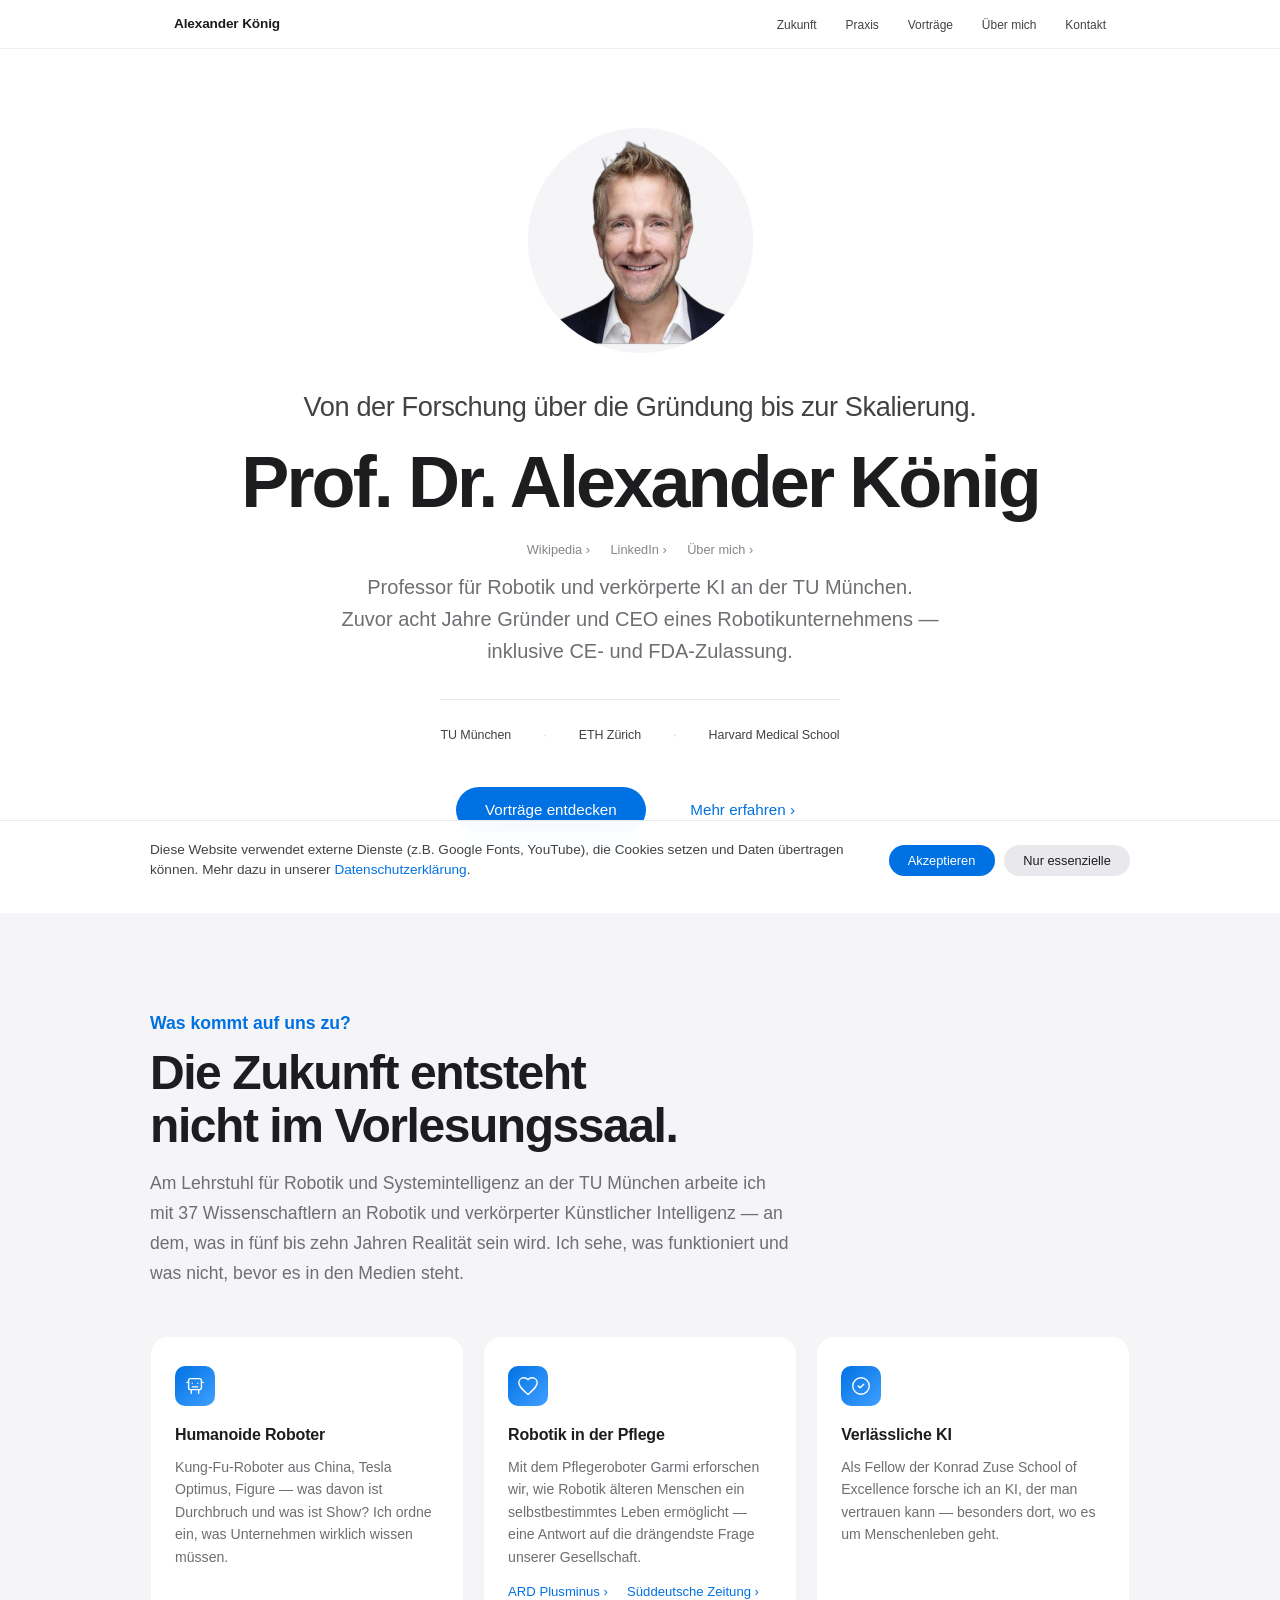
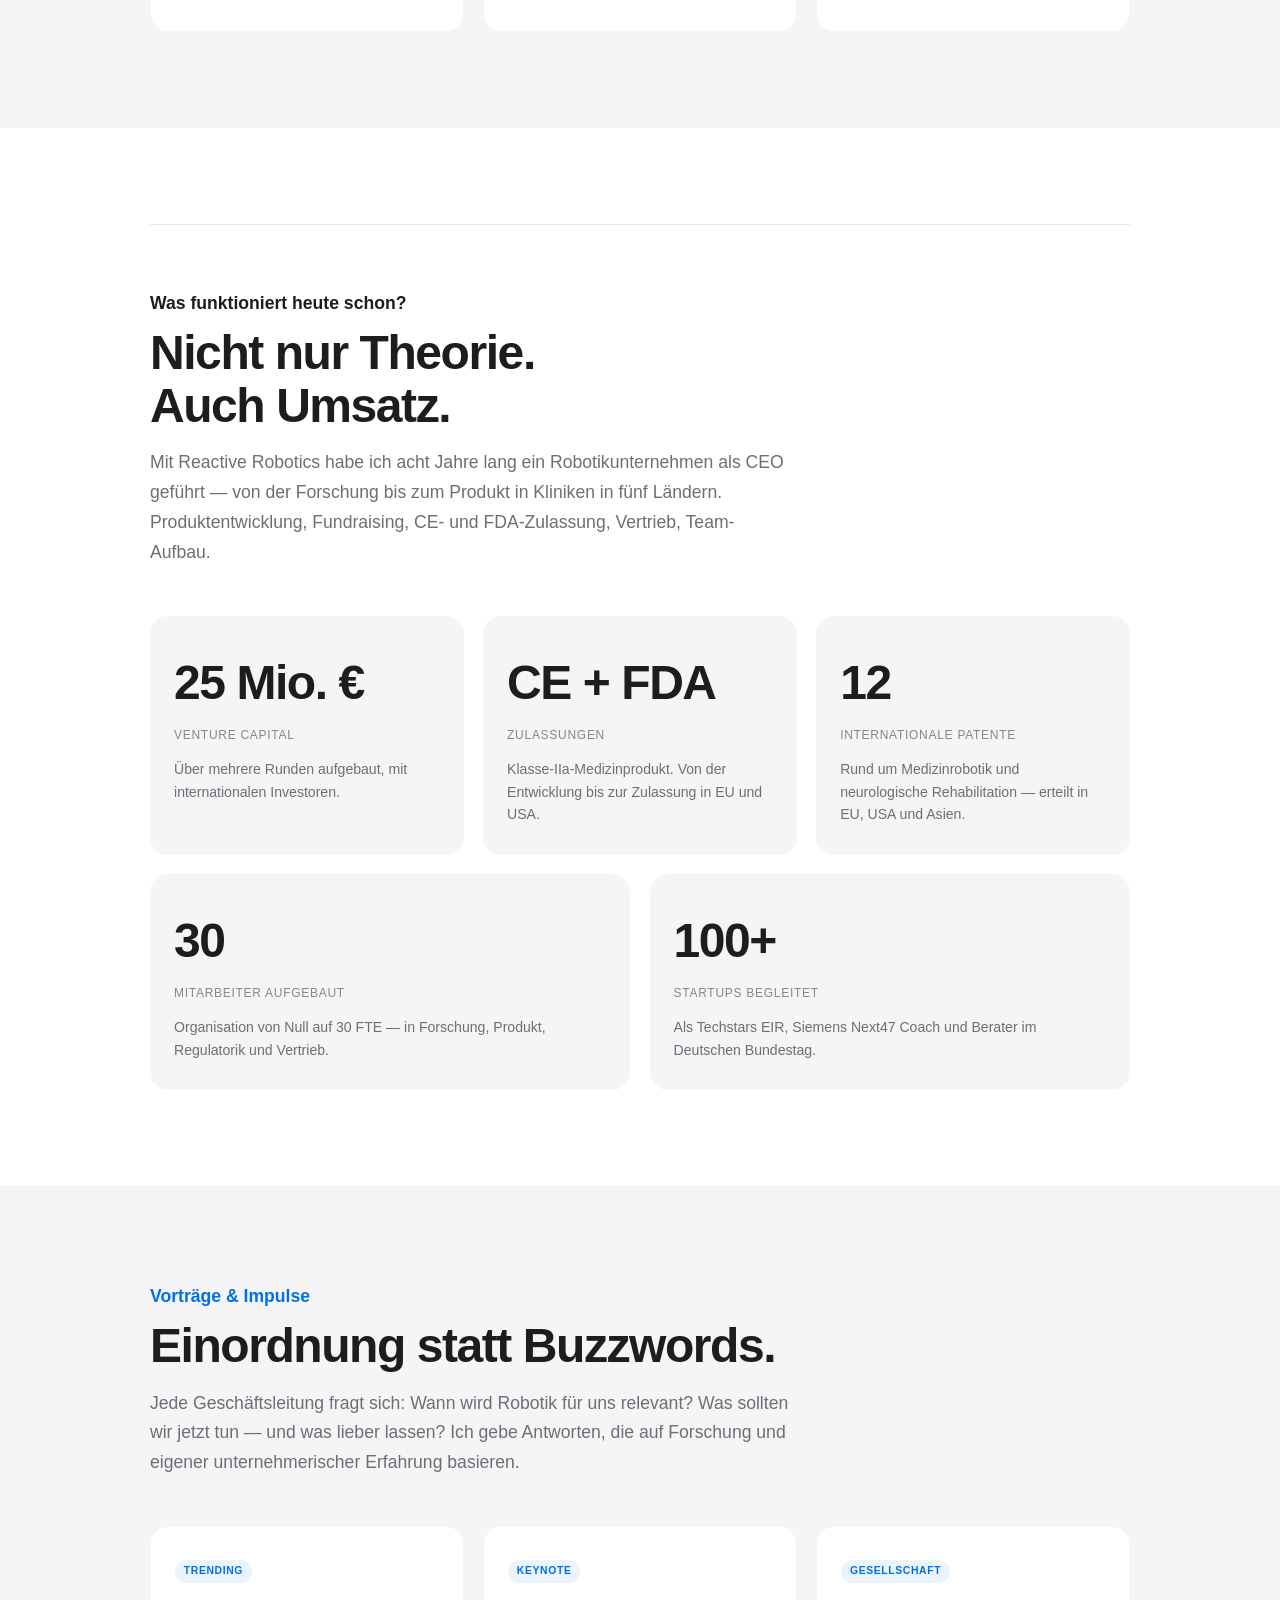
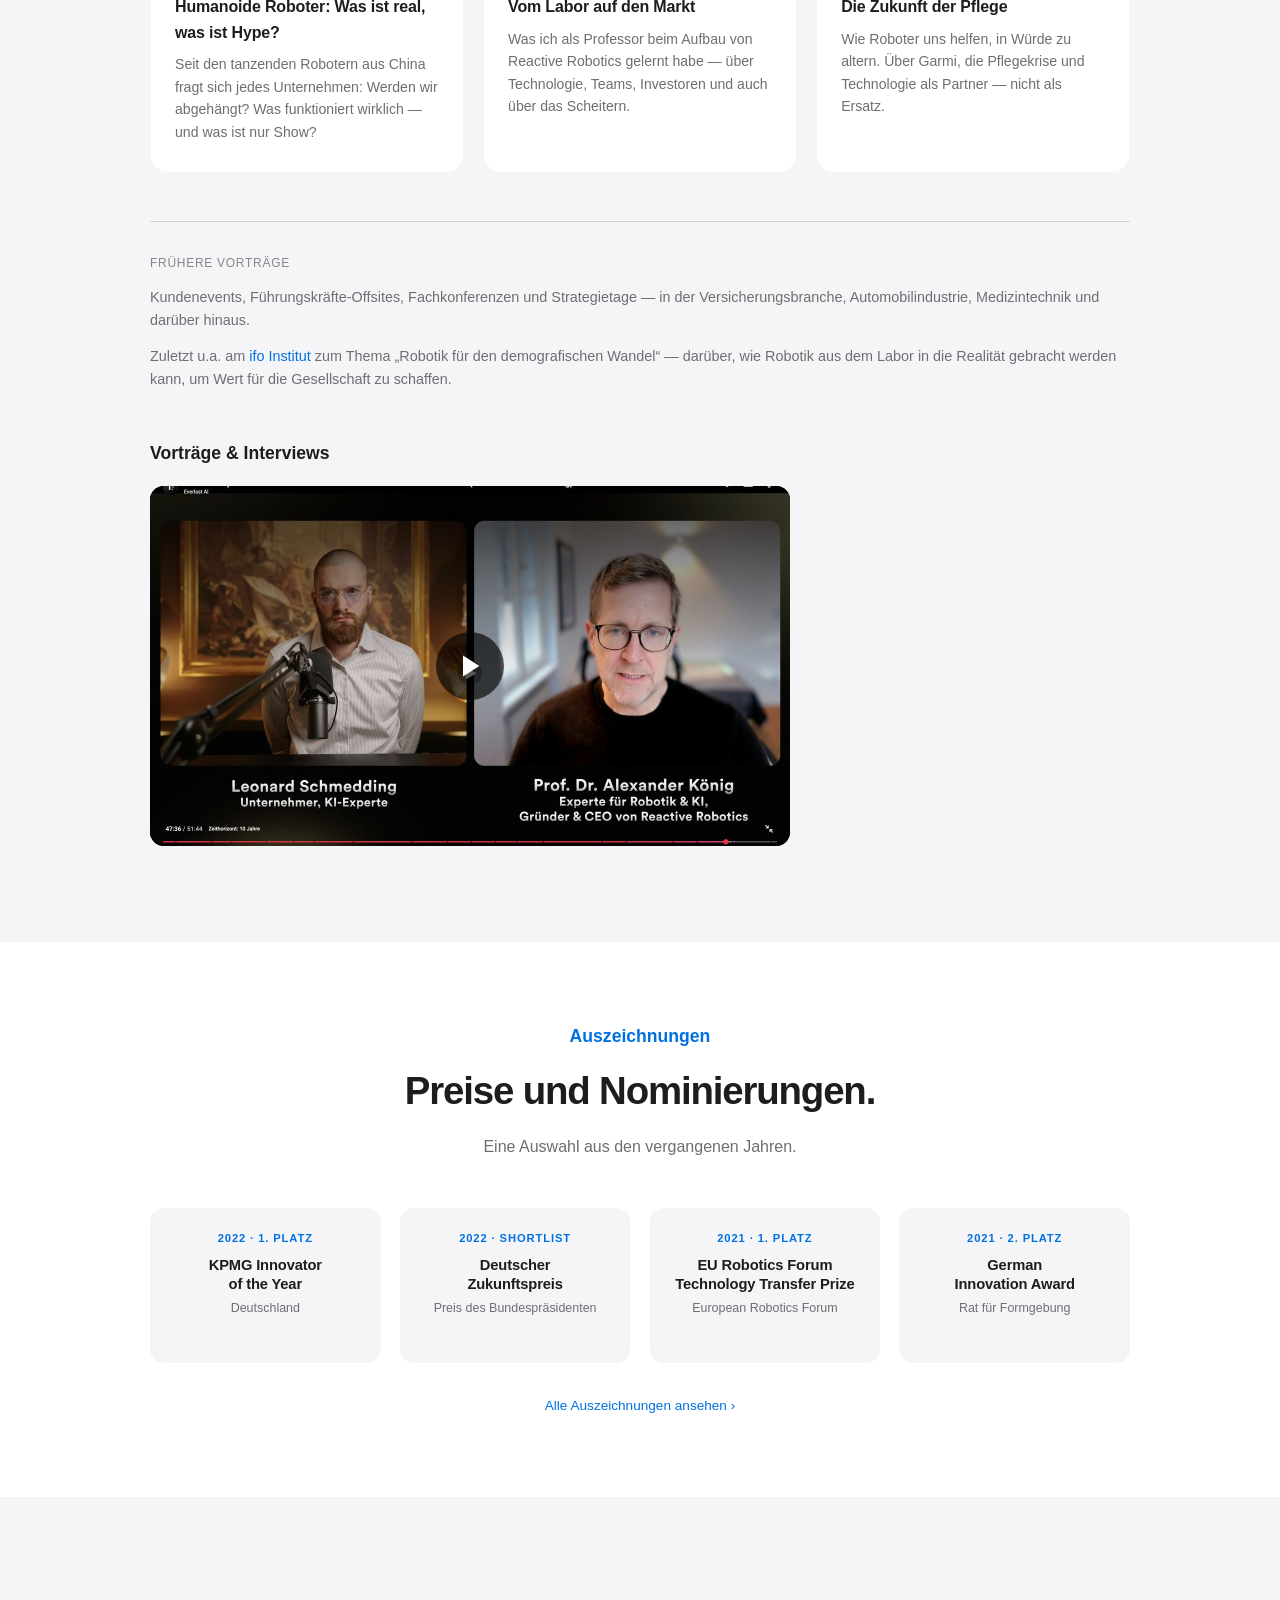
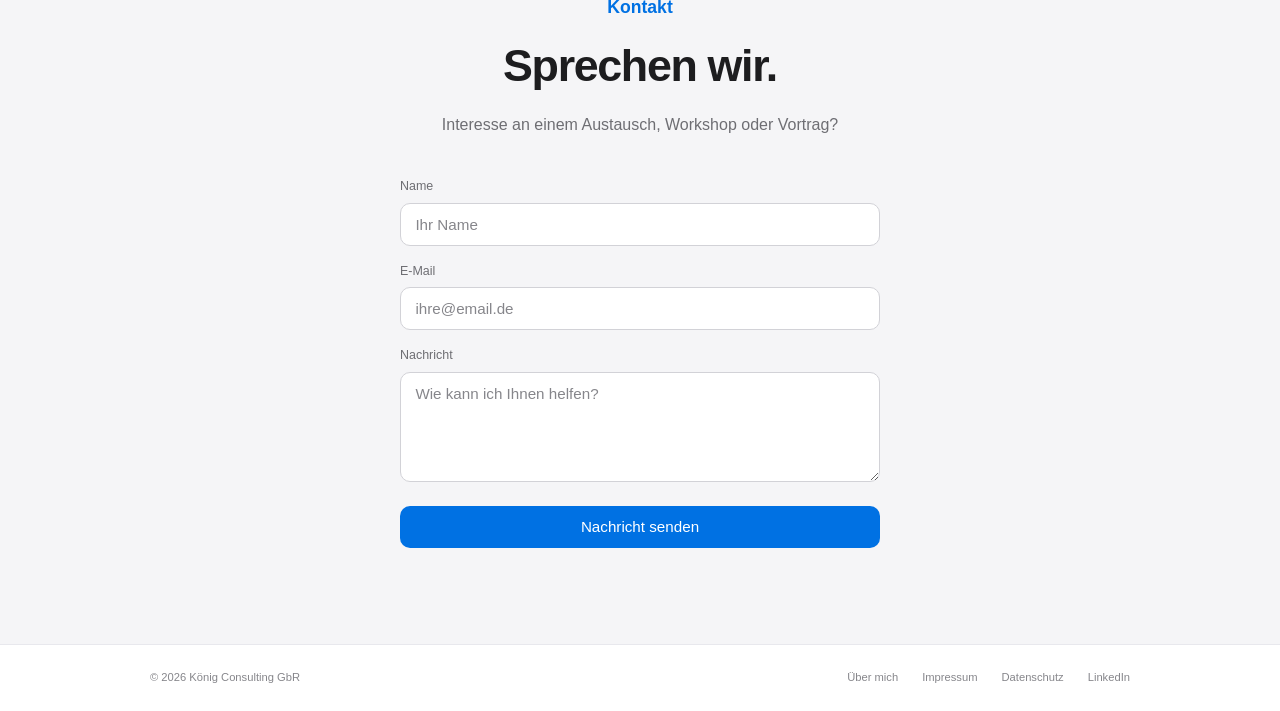
==== commit 5c6c2bd6: "Add files via upload" ====
--- a/index.html
+++ b/index.html
@@ -4,7 +4,7 @@
     <meta charset="UTF-8">
     <meta name="viewport" content="width=device-width, initial-scale=1.0">
     <title>Prof. Dr. Alexander König — Robotik, KI, Innovation</title>
-    <meta name="description" content="Professor für Robotik und verkörperte KI an der TU München. Gründer und CEO eines Robotik Scale-Ups. Keynote Speaker zu Robotik, KI und Innovation.">
+    <meta name="description" content="Professor für Robotik und verkörperte KI an der TU München. Acht Jahre lang CEO von Reactive Robotics. Keynote Speaker zu Robotik, KI und Innovation.">
     <!-- Google Fonts: erst nach Cookie-Consent laden -->
     <style>
         /* ============================================
@@ -106,7 +106,7 @@
             flex-direction: column;
             align-items: center;
             justify-content: center;
-            padding: 8rem 2rem 6rem;
+            padding: 8rem 2rem 5rem;
             background: #fff;
             text-align: center;
         }
@@ -121,6 +121,14 @@
             background: #f5f5f7;
         }
 
+        .hero-kicker {
+            font-size: clamp(1.3rem, 2.4vw, 1.7rem);
+            font-weight: 500;
+            color: #424245;
+            letter-spacing: -0.015em;
+            margin-bottom: 1rem;
+        }
+
         .hero h1 {
             font-size: clamp(2.8rem, 6vw, 4.5rem);
             font-weight: 700;
@@ -130,13 +138,55 @@
             margin-bottom: 1rem;
         }
 
+        .hero-meta-links {
+            margin-bottom: 0.6rem;
+        }
+
+        .hero-meta-links a {
+            display: inline-block;
+            font-size: 0.8rem;
+            font-weight: 400;
+            color: #86868b;
+            margin: 0 0.5rem;
+            transition: color 0.2s;
+        }
+
+        .hero-meta-links a:hover { color: #1d1d1f; }
+
         .hero .subtitle {
             font-size: clamp(1rem, 2vw, 1.25rem);
             font-weight: 300;
             color: #6e6e73;
-            max-width: 560px;
+            max-width: 620px;
+            margin: 0 auto 2rem;
+            line-height: 1.6;
+        }
+
+        /* Credential strip — TUM · ETH · Harvard */
+        .credential-strip {
+            display: flex;
+            align-items: center;
+            justify-content: center;
+            flex-wrap: wrap;
+            gap: 0 2rem;
             margin: 0 auto 2.5rem;
-            line-height: 1.6;
+            padding-top: 1.5rem;
+            border-top: 1px solid #e8e8ed;
+            max-width: 620px;
+        }
+
+        .credential-strip .credential-item {
+            font-size: 0.78rem;
+            font-weight: 500;
+            color: #424245;
+            letter-spacing: -0.005em;
+            line-height: 1.8;
+        }
+
+        .credential-strip .credential-sep {
+            font-size: 0.78rem;
+            color: #d2d2d7;
+            font-weight: 300;
         }
 
         .hero-ctas {
@@ -348,17 +398,6 @@
             margin-bottom: 0.8rem;
         }
 
-        .ref-logos {
-            display: flex;
-            align-items: center;
-            gap: 2.5rem;
-            flex-wrap: wrap;
-            color: #1d1d1f;
-            font-size: 0.95rem;
-            font-weight: 600;
-            letter-spacing: -0.01em;
-        }
-
         .speaker-link {
             display: inline-flex;
             align-items: center;
@@ -379,23 +418,6 @@
             margin-bottom: 1.2rem;
         }
 
-        .video-grid {
-            display: grid;
-            grid-template-columns: repeat(2, 1fr);
-            gap: 1.2rem;
-        }
-
-        .video-placeholder {
-            aspect-ratio: 16 / 9;
-            background: #e8e8ed;
-            border-radius: 14px;
-            display: flex;
-            align-items: center;
-            justify-content: center;
-            color: #86868b;
-            font-size: 0.85rem;
-        }
-
         .video-wrapper {
             position: relative;
             padding-bottom: 56.25%;
@@ -413,11 +435,86 @@
         }
 
         /* ============================================
-           KONTAKT — white
+           AWARDS — white, between Impulse and Kontakt
+           ============================================ */
+        .awards {
+            background: #fff;
+            padding: 5rem 2rem;
+        }
+
+        .awards .section-inner {
+            max-width: 980px;
+            text-align: center;
+        }
+
+        .awards .section-overline {
+            color: #0071e3;
+        }
+
+        .awards h2 {
+            font-size: clamp(1.8rem, 3.5vw, 2.4rem);
+            font-weight: 700;
+            letter-spacing: -0.03em;
+            color: #1d1d1f;
+            margin-bottom: 0.8rem;
+        }
+
+        .awards .lead {
+            font-size: 1rem;
+            font-weight: 300;
+            color: #6e6e73;
+            max-width: 560px;
+            margin: 0 auto 3rem;
+        }
+
+        .award-grid {
+            display: grid;
+            grid-template-columns: repeat(4, 1fr);
+            gap: 1.2rem;
+        }
+
+        .award-item {
+            padding: 1.4rem 0.8rem;
+            border-radius: 14px;
+            background: #f5f5f7;
+            text-align: center;
+            display: flex;
+            flex-direction: column;
+            justify-content: flex-start;
+            min-height: 155px;
+        }
+
+        .award-year {
+            font-size: 0.7rem;
+            font-weight: 600;
+            letter-spacing: 0.08em;
+            text-transform: uppercase;
+            color: #0071e3;
+            margin-bottom: 0.5rem;
+        }
+
+        .award-title {
+            font-size: 0.92rem;
+            font-weight: 600;
+            line-height: 1.3;
+            color: #1d1d1f;
+            margin-bottom: 0.35rem;
+            letter-spacing: -0.01em;
+        }
+
+        .award-sub {
+            font-size: 0.78rem;
+            font-weight: 300;
+            color: #6e6e73;
+            line-height: 1.4;
+        }
+
+        /* ============================================
+           KONTAKT — f5f5f7
            ============================================ */
         .kontakt {
             padding: 6rem 2rem;
-            background: #fff;
+            background: #f5f5f7;
         }
 
         .kontakt-inner {
@@ -464,7 +561,7 @@
             font-size: 0.95rem;
             border: 1px solid #d2d2d7;
             border-radius: 10px;
-            background: #f5f5f7;
+            background: #fff;
             color: #1d1d1f;
             outline: none;
             transition: border-color 0.2s ease, box-shadow 0.2s ease;
@@ -518,7 +615,7 @@
            ============================================ */
         footer {
             padding: 1.5rem 2rem;
-            background: #f5f5f7;
+            background: #fff;
             border-top: 1px solid #e8e8ed;
         }
 
@@ -540,6 +637,7 @@
         .footer-links {
             display: flex;
             gap: 1.5rem;
+            flex-wrap: wrap;
         }
 
         .footer-links a {
@@ -567,6 +665,7 @@
         .fade-in-delay-1 { transition-delay: 0.08s; }
         .fade-in-delay-2 { transition-delay: 0.16s; }
         .fade-in-delay-3 { transition-delay: 0.24s; }
+        .fade-in-delay-4 { transition-delay: 0.32s; }
 
         /* ============================================
            RESPONSIVE
@@ -589,7 +688,7 @@
             }
 
             .hero {
-                padding: 6rem 1.5rem 4rem;
+                padding: 6rem 1.5rem 3.5rem;
                 min-height: auto;
             }
 
@@ -605,20 +704,24 @@
                 gap: 0.8rem;
             }
 
-            .video-grid { grid-template-columns: 1fr; }
+            .award-grid {
+                grid-template-columns: repeat(2, 1fr);
+                gap: 0.8rem;
+            }
+
+            .credential-strip {
+                gap: 0 1.2rem;
+            }
 
             .footer-inner {
                 flex-direction: column;
                 text-align: center;
             }
-
-            .ref-logos {
-                gap: 1.5rem;
-            }
         }
 
         @media (min-width: 769px) and (max-width: 1024px) {
             .card-grid { grid-template-columns: repeat(2, 1fr); }
+            .award-grid { grid-template-columns: repeat(2, 1fr); }
         }
 
         /* ============================================
@@ -717,6 +820,7 @@
                 <li><a href="#zukunft">Zukunft</a></li>
                 <li><a href="#praxis">Praxis</a></li>
                 <li><a href="#impulse">Vorträge</a></li>
+                <li><a href="ueber-mich.html">Über mich</a></li>
                 <li><a href="#kontakt">Kontakt</a></li>
             </ul>
             <button class="nav-mobile-toggle" id="navToggle" aria-label="Menü">
@@ -731,16 +835,27 @@
     <section class="hero">
         <img src="images/portrait.jpg?v=2" alt="Prof. Dr. Alexander König" class="hero-portrait"
              onerror="this.style.background='#f5f5f7';">
-        <p style="font-size: clamp(1.3rem, 2.4vw, 1.7rem); font-weight: 500; color: #424245; letter-spacing: -0.015em; margin-bottom: 1rem;">Von der Forschung über die Gründung bis zur Skalierung.</p>
+        <p class="hero-kicker">Von der Forschung über die Gründung bis zur Skalierung.</p>
         <h1>Prof. Dr. Alexander König</h1>
-        <div style="margin-bottom:0.6rem;">
-            <a href="https://de.wikipedia.org/wiki/Alexander_K%C3%B6nig_(Unternehmer)" target="_blank" rel="noopener" style="display:inline-block; font-size:0.8rem; font-weight:400; color:#86868b; margin:0 0.5rem; transition:color 0.2s;">Wikipedia ›</a>
-            <a href="https://www.linkedin.com/in/thisisalexander" target="_blank" rel="noopener" style="display:inline-block; font-size:0.8rem; font-weight:400; color:#86868b; margin:0 0.5rem; transition:color 0.2s;">LinkedIn ›</a>
+        <div class="hero-meta-links">
+            <a href="https://de.wikipedia.org/wiki/Alexander_K%C3%B6nig_(Unternehmer)" target="_blank" rel="noopener">Wikipedia ›</a>
+            <a href="https://www.linkedin.com/in/thisisalexander" target="_blank" rel="noopener">LinkedIn ›</a>
+            <a href="ueber-mich.html">Über mich ›</a>
         </div>
         <p class="subtitle">
             Professor für Robotik und verkörperte KI an der TU München.<br>
-            Gründer und CEO eines Robotik Scale-Ups.
+            Zuvor acht Jahre Gründer und CEO eines Robotikunternehmens —<br>inklusive CE- und FDA-Zulassung.
         </p>
+
+        <!-- Credential strip -->
+        <div class="credential-strip">
+            <span class="credential-item">TU München</span>
+            <span class="credential-sep">·</span>
+            <span class="credential-item">ETH Zürich</span>
+            <span class="credential-sep">·</span>
+            <span class="credential-item">Harvard Medical School</span>
+        </div>
+
         <div class="hero-ctas">
             <a href="#impulse" class="btn-primary">Vorträge entdecken</a>
             <a href="#zukunft" class="btn-secondary">Mehr erfahren ›</a>
@@ -806,10 +921,10 @@
                 <p class="section-overline" style="color: #1d1d1f;">Was funktioniert heute schon?</p>
                 <h2>Nicht nur Theorie.<br>Auch Umsatz.</h2>
                 <p class="lead">
-                    Ich habe Reactive Robotics gegründet und acht Jahre lang
-                    als CEO geführt — von der Idee im Labor bis zum zugelassenen
-                    Medizinprodukt auf Intensivstationen in fünf Ländern.
-                    Ich weiß, was es kostet, Technologie auf den Markt zu bringen.
+                    Mit Reactive Robotics habe ich acht Jahre lang ein Robotikunternehmen
+                    als CEO geführt — von der Forschung bis zum Produkt in Kliniken in
+                    fünf Ländern. Produktentwicklung, Fundraising, CE- und FDA-Zulassung,
+                    Vertrieb, Team-Aufbau.
                 </p>
             </div>
             <div class="card-grid">
@@ -824,9 +939,21 @@
                     <p>Klasse-IIa-Medizinprodukt. Von der Entwicklung bis zur Zulassung in EU und USA.</p>
                 </div>
                 <div class="card fade-in fade-in-delay-3">
+                    <span class="stat-number">12</span>
+                    <span class="stat-unit">Internationale Patente</span>
+                    <p>Rund um Medizinrobotik und neurologische Rehabilitation — erteilt in EU, USA und Asien.</p>
+                </div>
+            </div>
+            <div class="card-grid" style="grid-template-columns: repeat(2, 1fr); margin-top: 1.2rem;">
+                <div class="card fade-in fade-in-delay-1">
+                    <span class="stat-number">30</span>
+                    <span class="stat-unit">Mitarbeiter aufgebaut</span>
+                    <p>Organisation von Null auf 30 FTE — in Forschung, Produkt, Regulatorik und Vertrieb.</p>
+                </div>
+                <div class="card fade-in fade-in-delay-2">
                     <span class="stat-number">100+</span>
                     <span class="stat-unit">Startups begleitet</span>
-                    <p>Als Techstars EIR, Siemens Next47 Coach und Berater im Bundestag.</p>
+                    <p>Als Techstars EIR, Siemens Next47 Coach und Berater im Deutschen Bundestag.</p>
                 </div>
             </div>
         </div>
@@ -860,9 +987,9 @@
                     <span class="topic-tag">Keynote</span>
                     <h3>Vom Labor auf den Markt</h3>
                     <p>
-                        Was ich als Professor beim Aufbau eines
-                        Robotikunternehmens gelernt habe — über Technologie,
-                        Teams, Investoren und Scheitern.
+                        Was ich als Professor beim Aufbau von Reactive Robotics
+                        gelernt habe — über Technologie, Teams, Investoren und
+                        auch über das Scheitern.
                     </p>
                 </div>
                 <div class="card fade-in fade-in-delay-3">
@@ -896,11 +1023,9 @@
                 <h3>Vorträge & Interviews</h3>
                 <div style="max-width: 640px;">
                     <div class="video-wrapper" id="videoContainer" style="cursor:pointer;" onclick="loadVideo()">
-                        <!-- Custom Thumbnail: ersetze src durch eigenes Bild (images/video-thumbnail.jpg) -->
                         <img id="videoThumb" src="images/video-thumbnail.jpg"
                              alt="Vortrag Alexander König"
                              style="position:absolute; top:0; left:0; width:100%; height:100%; object-fit:cover;">
-                        <!-- Play Button Overlay -->
                         <div style="position:absolute; top:0; left:0; width:100%; height:100%; display:flex; align-items:center; justify-content:center; z-index:2;">
                             <div style="width:68px; height:68px; background:rgba(0,0,0,0.65); border-radius:50%; display:flex; align-items:center; justify-content:center; transition:background 0.2s ease;">
                                 <svg width="28" height="28" viewBox="0 0 24 24" fill="none">
@@ -911,6 +1036,44 @@
                     </div>
                 </div>
             </div>
+        </div>
+    </section>
+
+    <!-- AWARDS -->
+    <section class="awards" id="auszeichnungen">
+        <div class="section-inner">
+            <div class="fade-in">
+                <p class="section-overline">Auszeichnungen</p>
+                <h2>Preise und Nominierungen.</h2>
+                <p class="lead">
+                    Eine Auswahl aus den vergangenen Jahren.
+                </p>
+            </div>
+            <div class="award-grid">
+                <div class="award-item fade-in fade-in-delay-1">
+                    <span class="award-year">2022 · 1. Platz</span>
+                    <span class="award-title">KPMG Innovator<br>of the Year</span>
+                    <span class="award-sub">Deutschland</span>
+                </div>
+                <div class="award-item fade-in fade-in-delay-2">
+                    <span class="award-year">2022 · Shortlist</span>
+                    <span class="award-title">Deutscher<br>Zukunftspreis</span>
+                    <span class="award-sub">Preis des Bundespräsidenten</span>
+                </div>
+                <div class="award-item fade-in fade-in-delay-3">
+                    <span class="award-year">2021 · 1. Platz</span>
+                    <span class="award-title">EU Robotics Forum<br>Technology Transfer Prize</span>
+                    <span class="award-sub">European Robotics Forum</span>
+                </div>
+                <div class="award-item fade-in fade-in-delay-4">
+                    <span class="award-year">2021 · 2. Platz</span>
+                    <span class="award-title">German<br>Innovation Award</span>
+                    <span class="award-sub">Rat für Formgebung</span>
+                </div>
+            </div>
+            <p style="margin-top: 2rem; font-size: 0.85rem; color: #86868b;">
+                <a href="ueber-mich.html#auszeichnungen" style="color:#0071e3; font-weight:500;">Alle Auszeichnungen ansehen ›</a>
+            </p>
         </div>
     </section>
 
@@ -923,7 +1086,6 @@
                 Interesse an einem Austausch, Workshop oder Vortrag?
             </p>
             <form class="contact-form" action="https://formsubmit.co/alexander.c.koenig@gmx.de" method="POST">
-                <!-- FormSubmit Konfiguration -->
                 <input type="hidden" name="_subject" value="Neue Kontaktanfrage über alexander-koenig.eu">
                 <input type="hidden" name="_captcha" value="true">
                 <input type="hidden" name="_next" value="https://alexander-koenig.eu#kontakt">
@@ -965,6 +1127,7 @@
         <div class="footer-inner">
             <span class="footer-copy">&copy; 2026 König Consulting GbR</span>
             <div class="footer-links">
+                <a href="ueber-mich.html">Über mich</a>
                 <a href="impressum.html">Impressum</a>
                 <a href="datenschutz.html">Datenschutz</a>
                 <a href="https://www.linkedin.com/in/thisisalexander" target="_blank" rel="noopener">LinkedIn</a>
@@ -1008,18 +1171,15 @@
             hideBanner();
         }
 
-        // Check consent on page load
         (function() {
             var consent = localStorage.getItem('cookie_consent');
             if (consent === 'accepted') {
                 loadGoogleFonts();
             } else if (!consent) {
-                // Show banner after short delay
                 setTimeout(function() {
                     document.getElementById('cookieBanner').classList.add('visible');
                 }, 600);
             }
-            // If 'declined': no fonts loaded, no banner shown
         })();
 
         // ---- Mobile nav ----
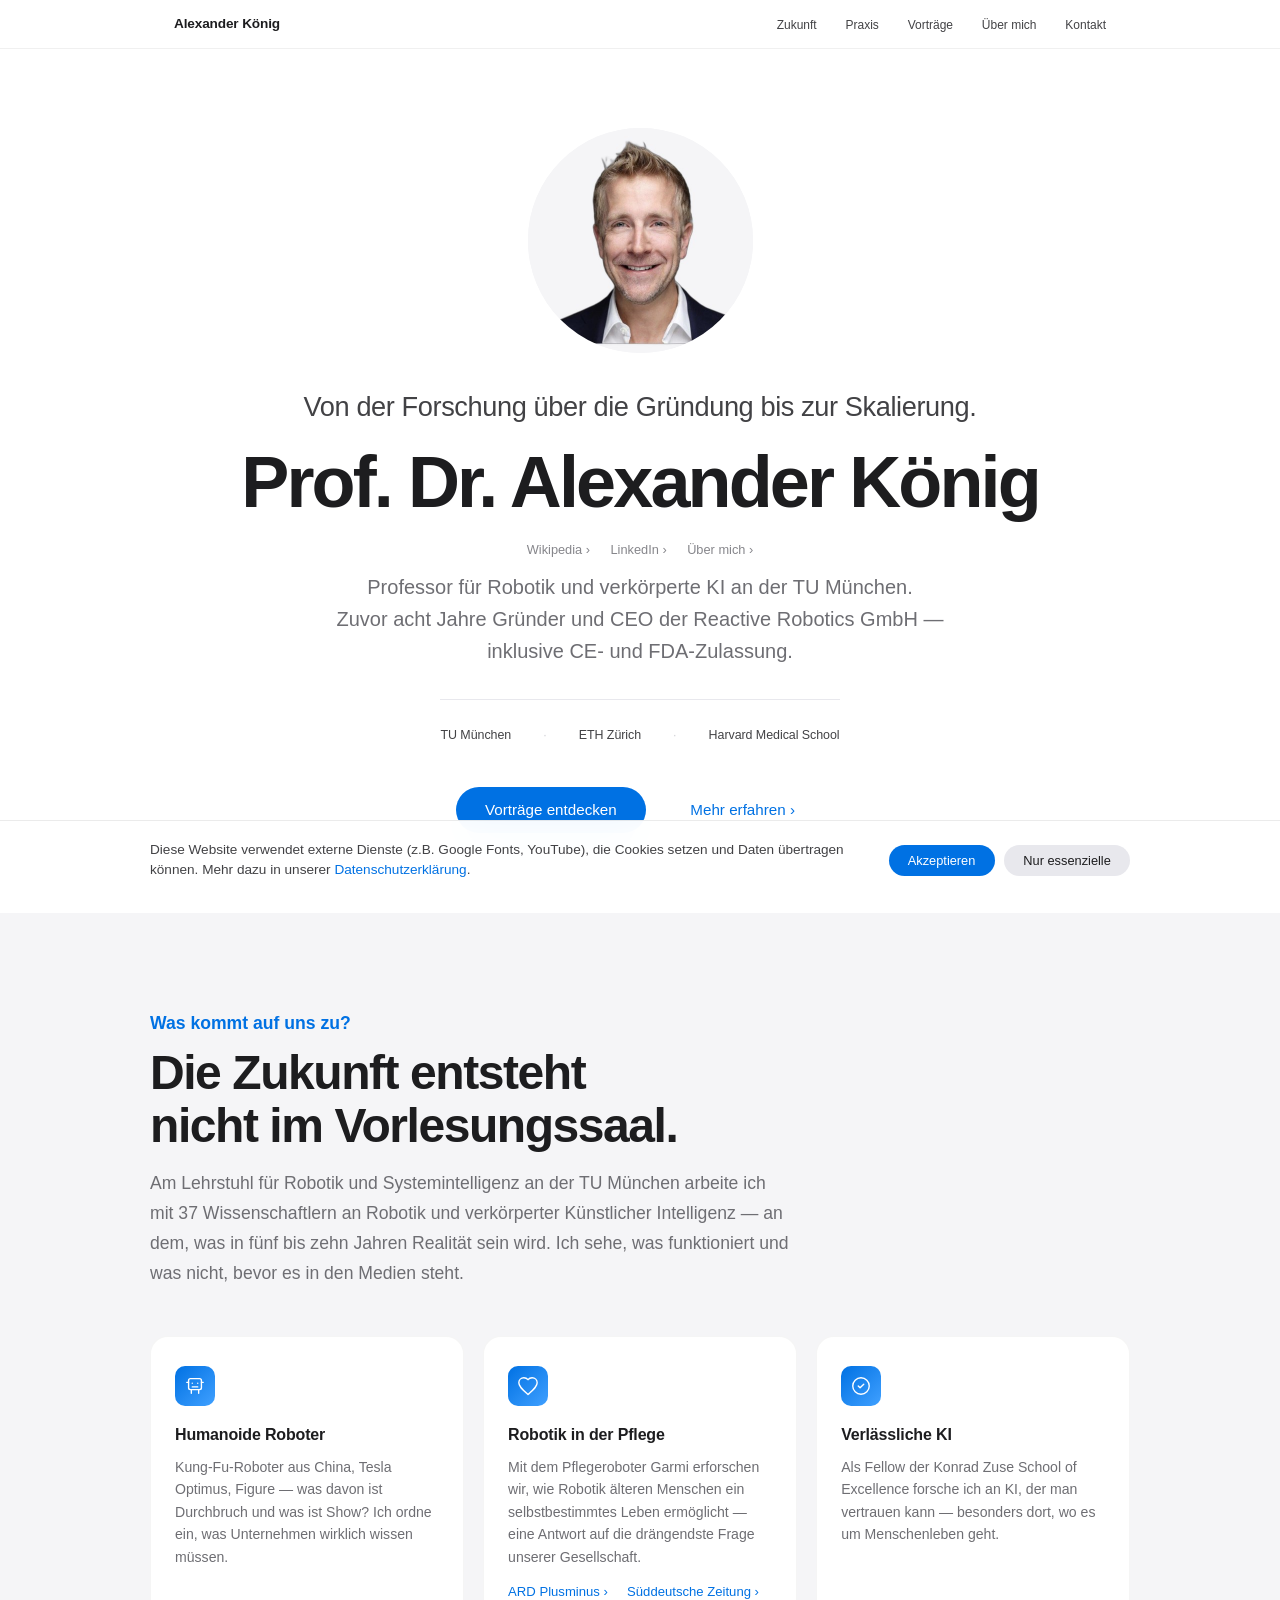
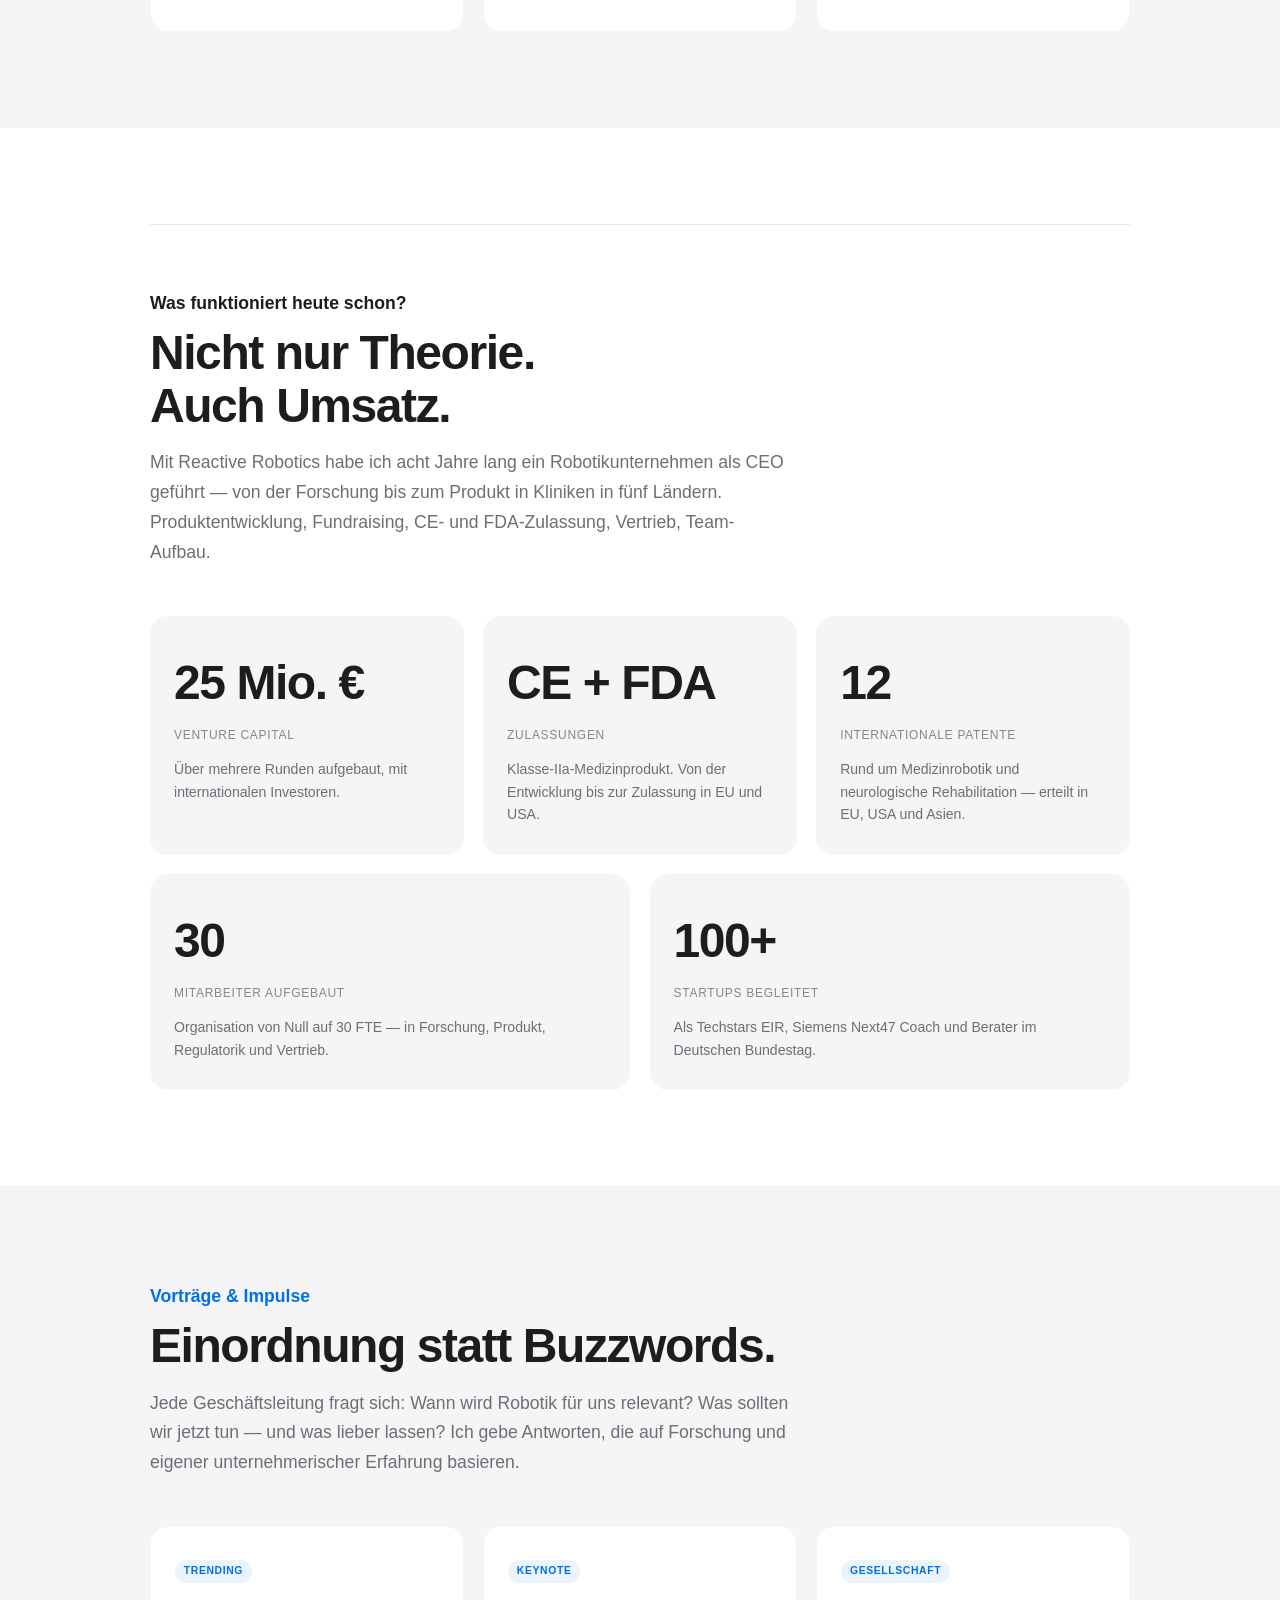
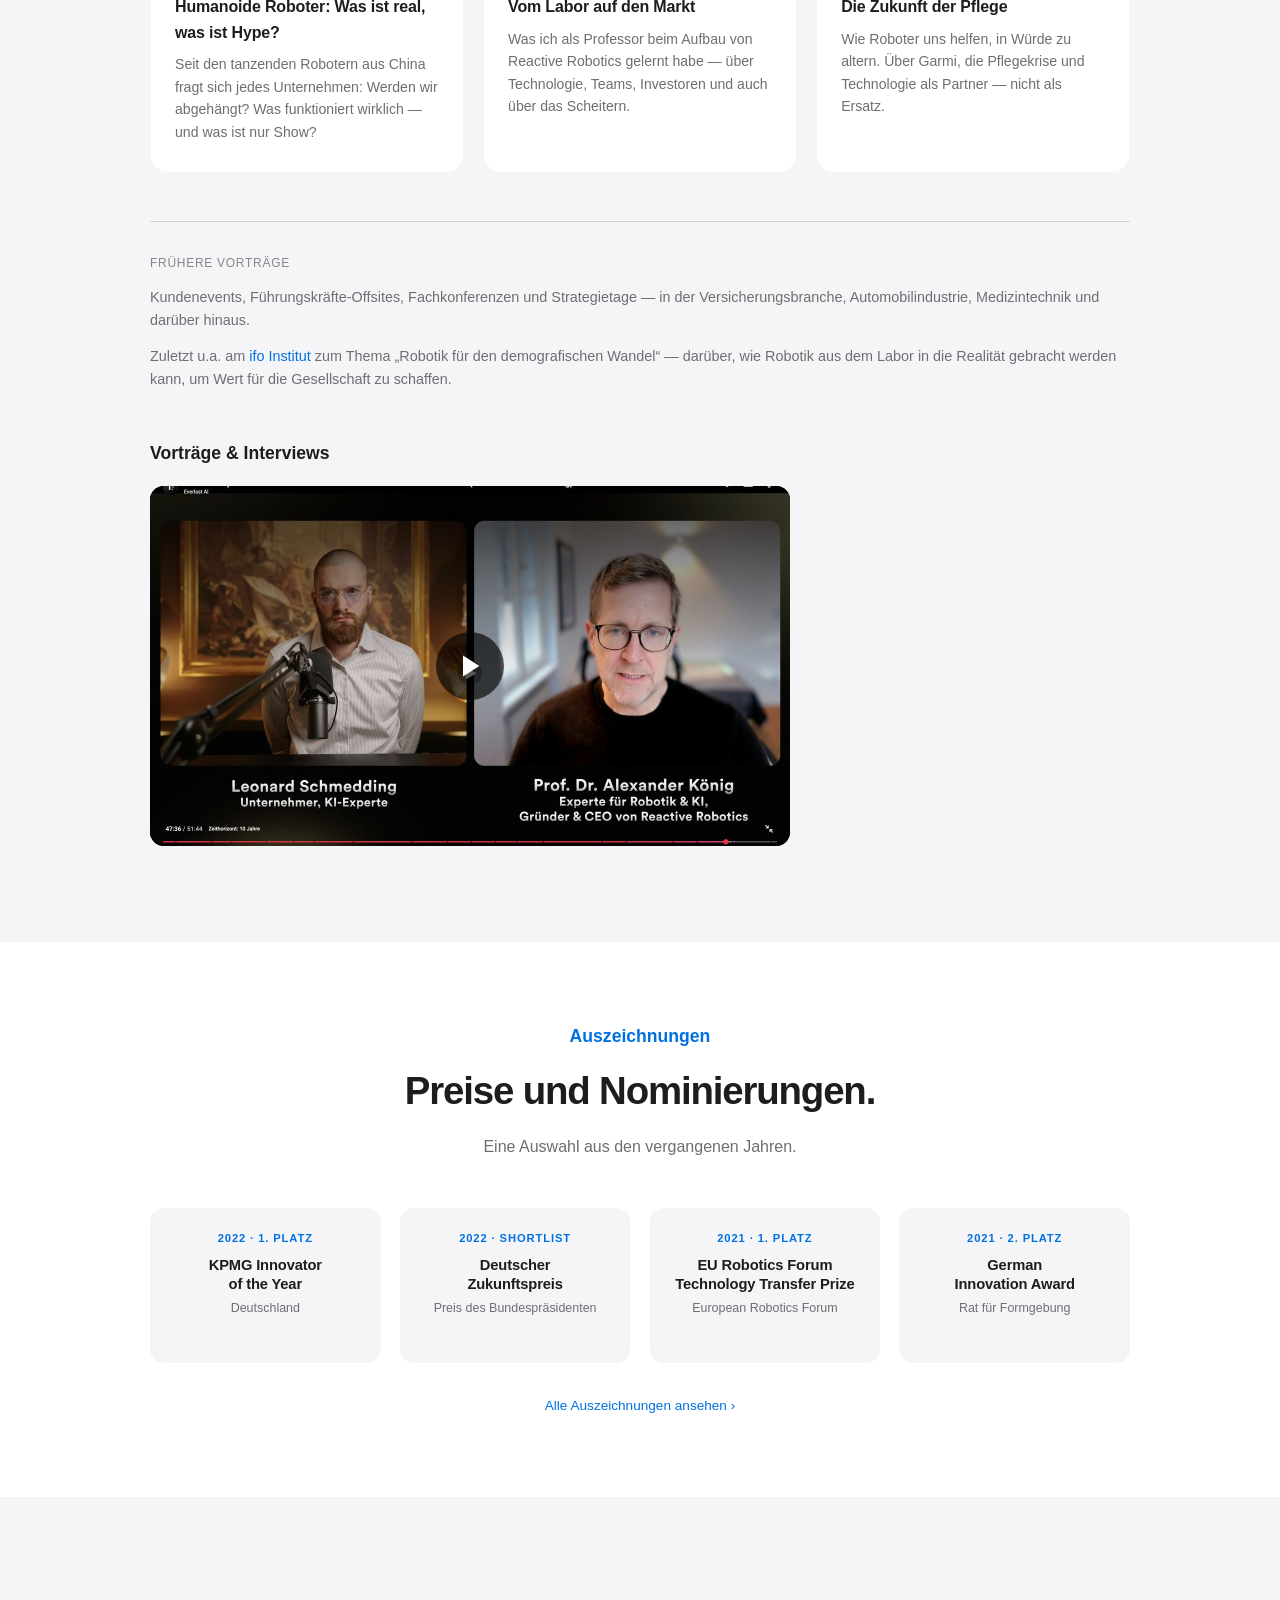
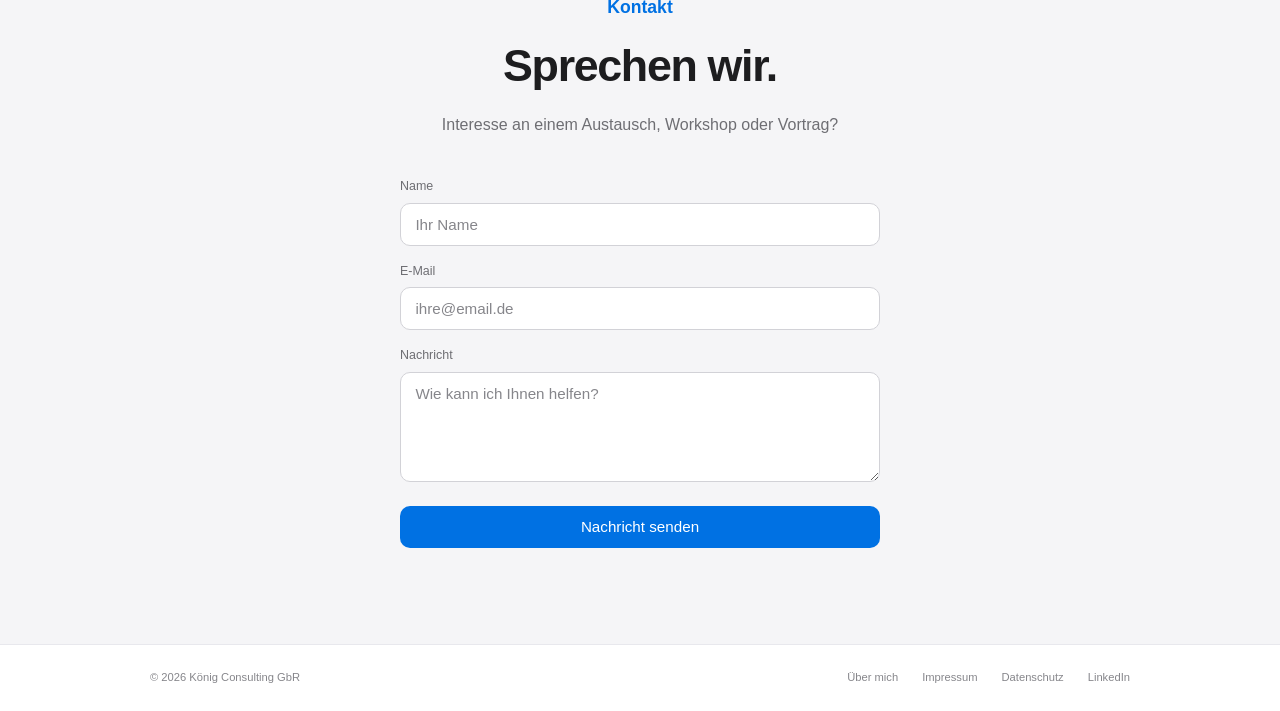
==== commit 564022bf: "Add files via upload" ====
--- a/index.html
+++ b/index.html
@@ -844,7 +844,7 @@
         </div>
         <p class="subtitle">
             Professor für Robotik und verkörperte KI an der TU München.<br>
-            Zuvor acht Jahre Gründer und CEO eines Robotikunternehmens —<br>inklusive CE- und FDA-Zulassung.
+            Zuvor acht Jahre Gründer und CEO der Reactive Robotics GmbH —<br>inklusive CE- und FDA-Zulassung.
         </p>
 
         <!-- Credential strip -->
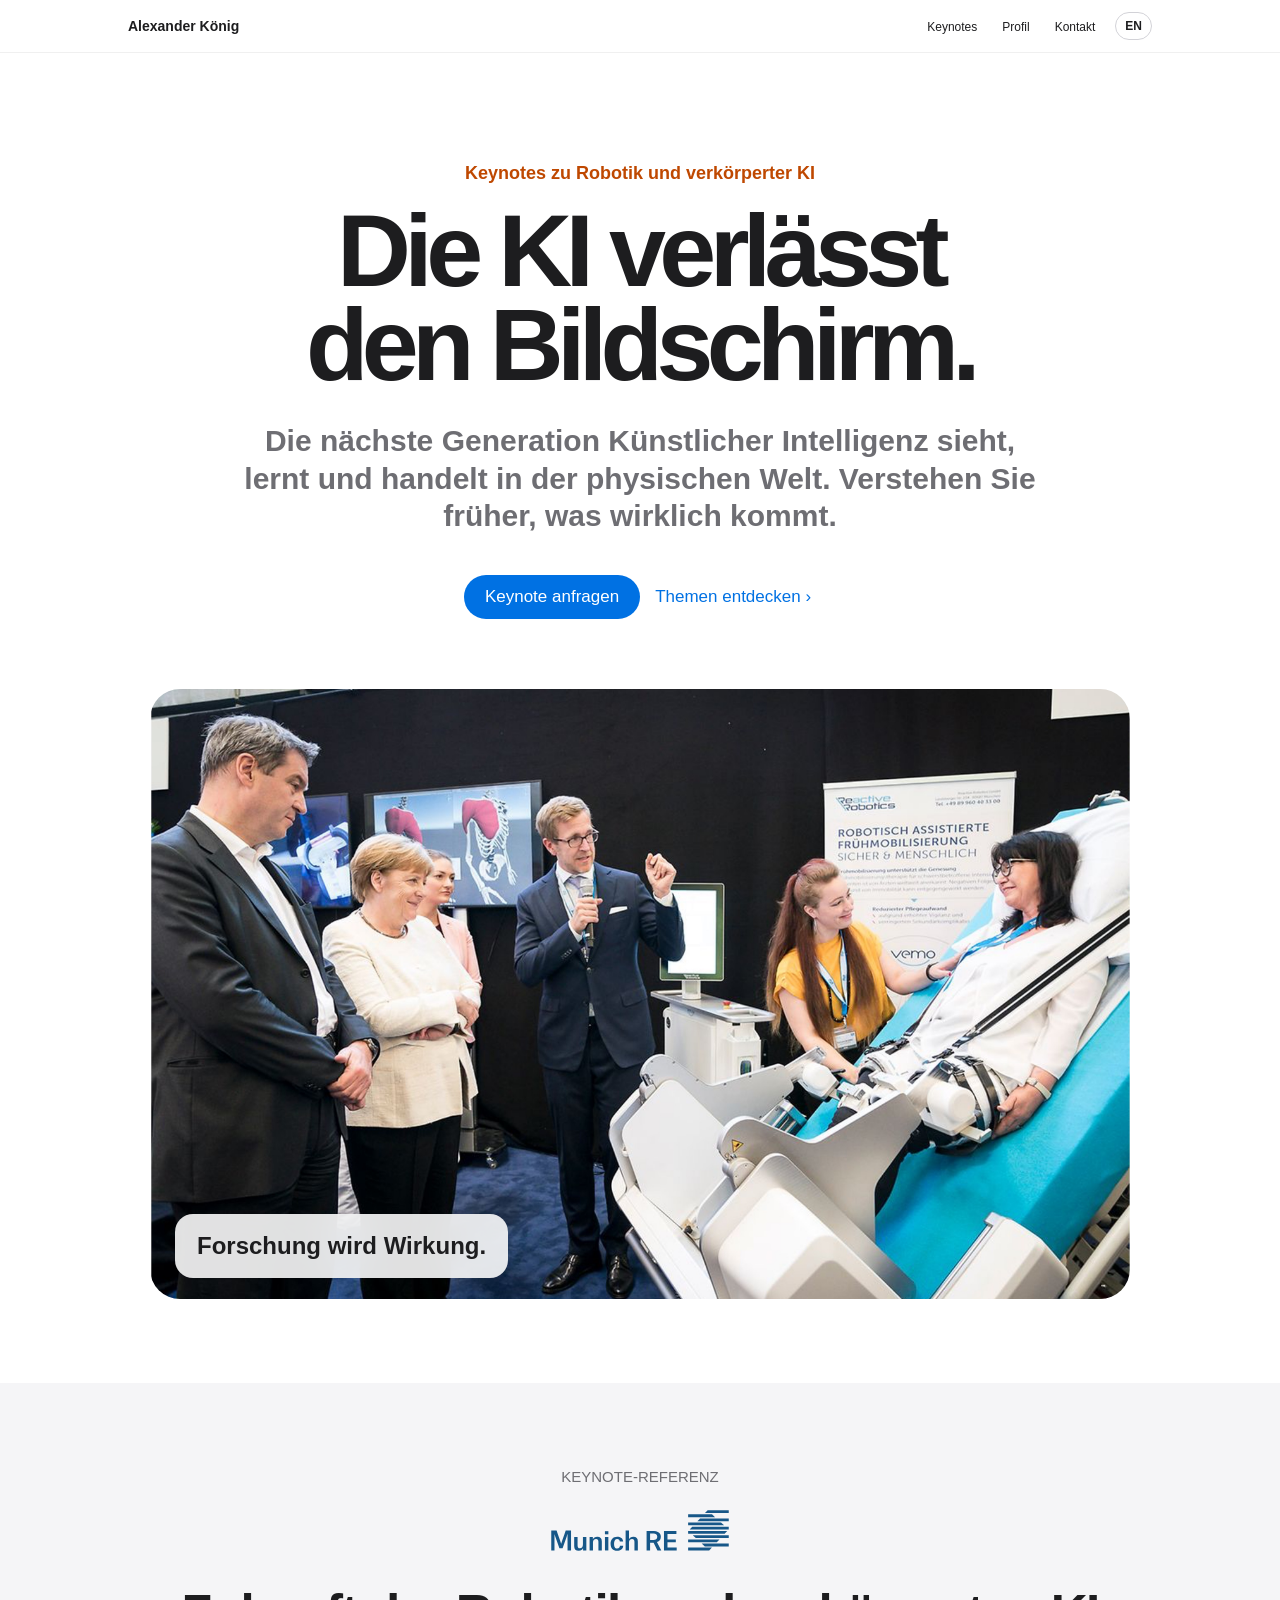
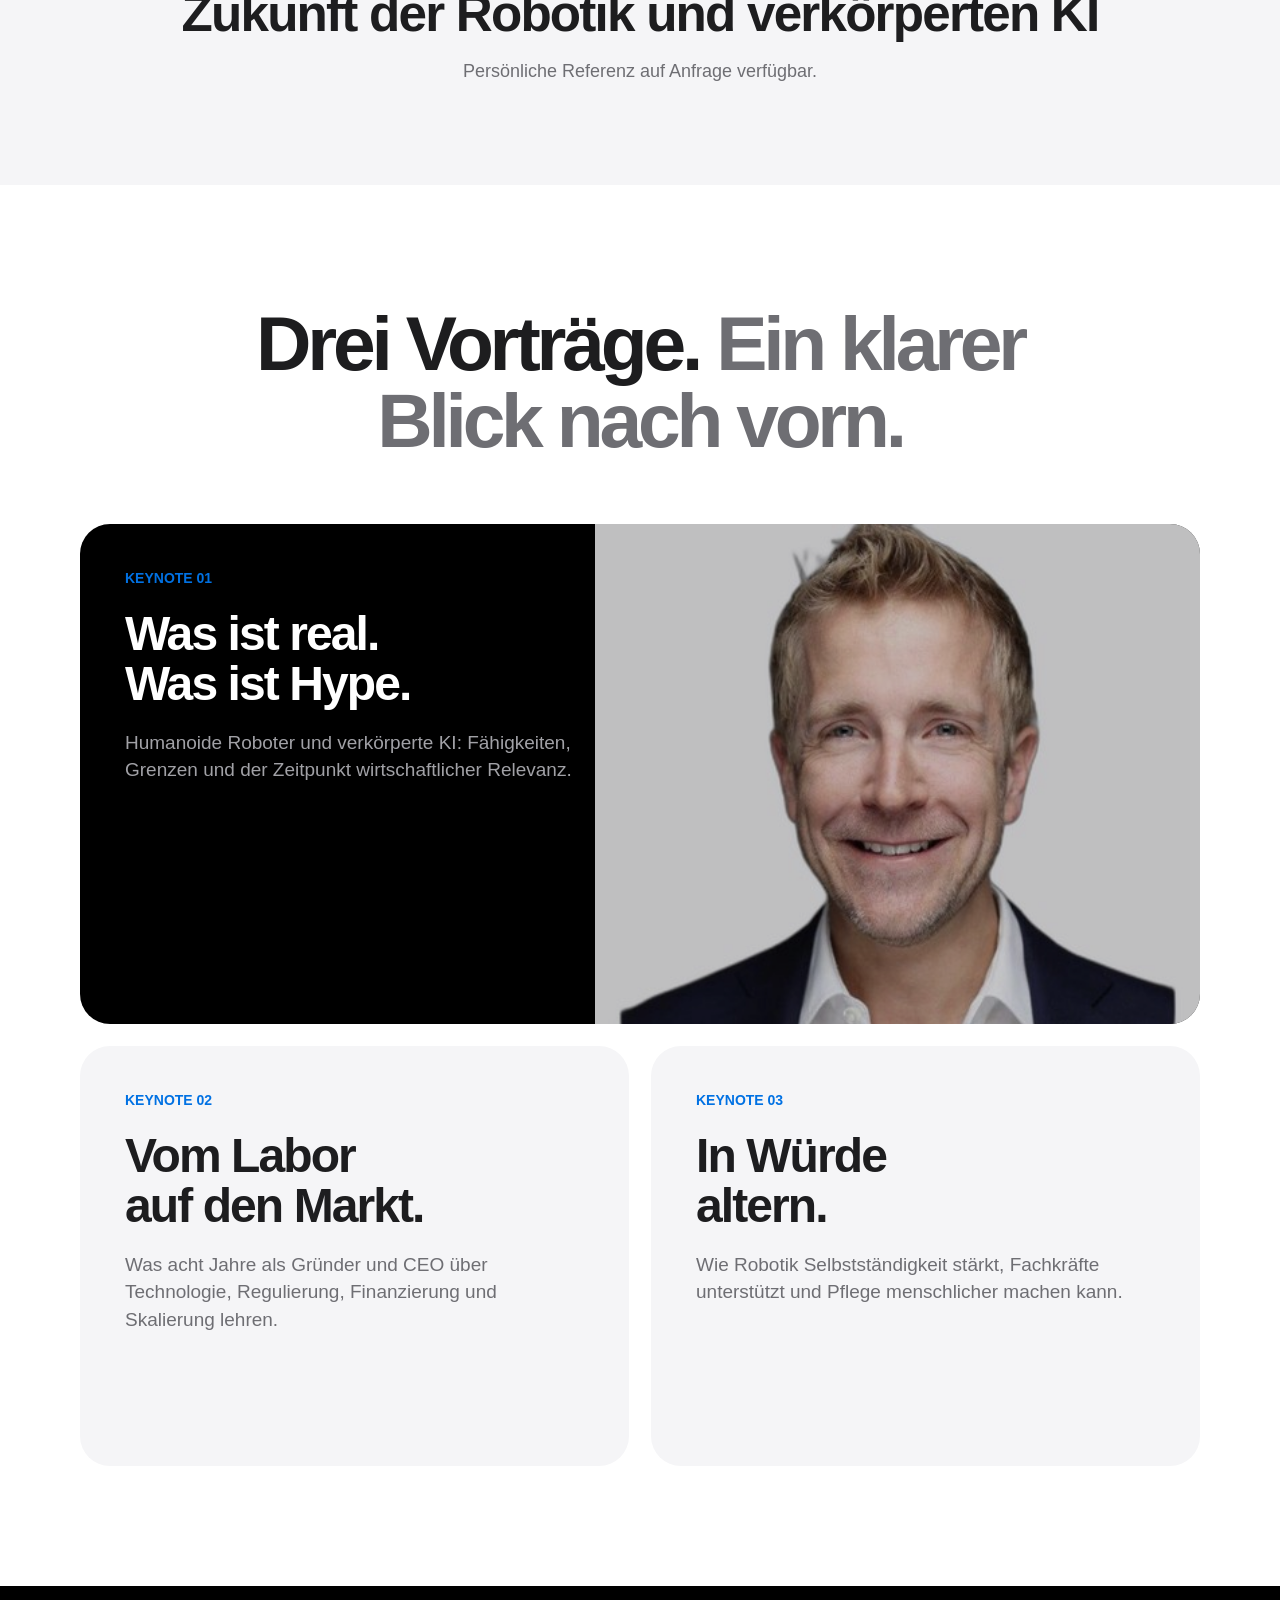
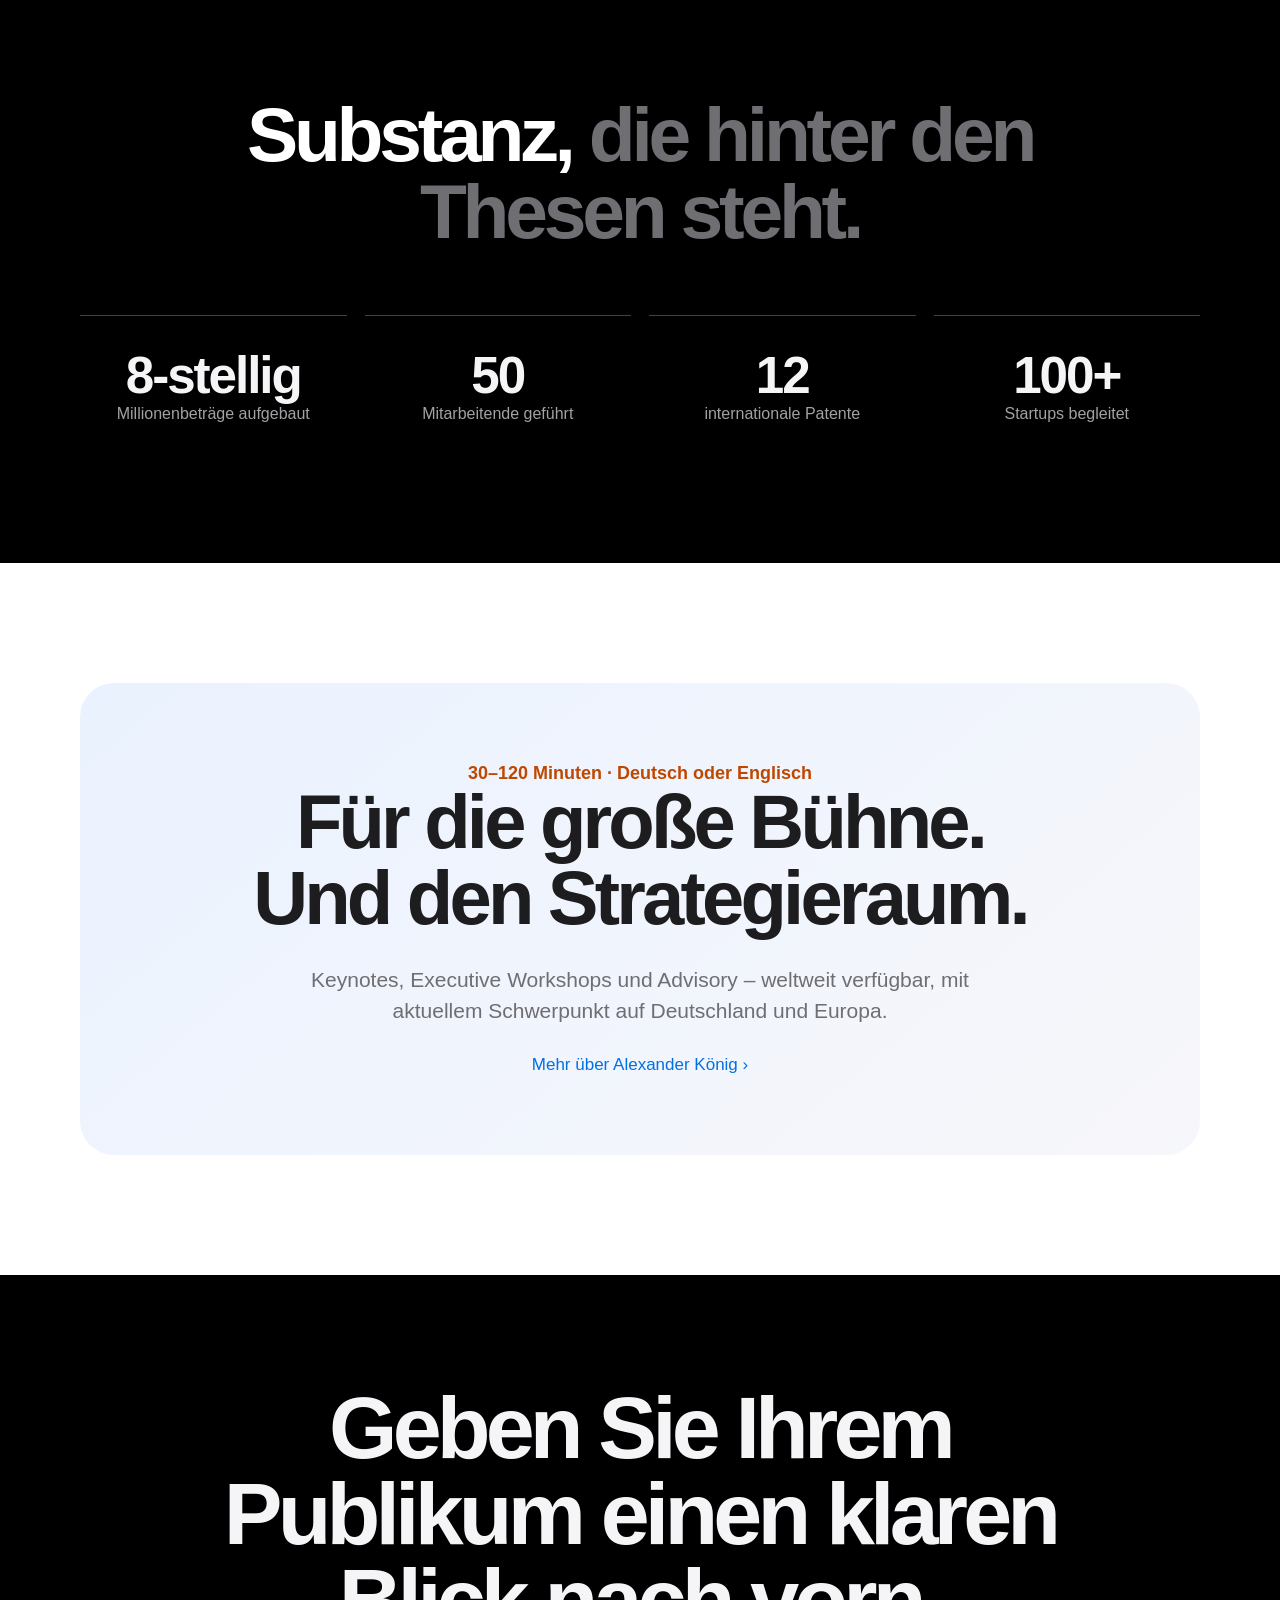
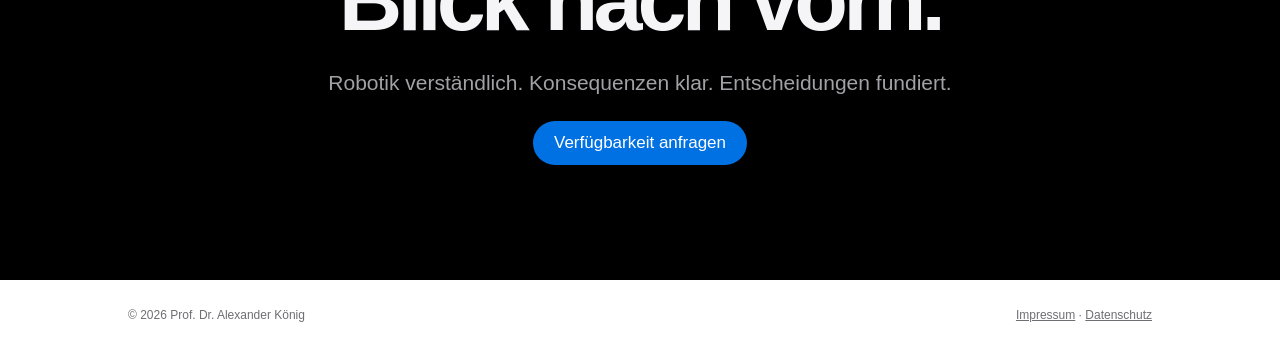
==== commit 31da5a2d: "Add files via upload" ====
--- a/index.html
+++ b/index.html
@@ -1,1212 +1,75 @@
 <!DOCTYPE html>
 <html lang="de">
 <head>
-    <meta charset="UTF-8">
-    <meta name="viewport" content="width=device-width, initial-scale=1.0">
-    <title>Prof. Dr. Alexander König — Robotik, KI, Innovation</title>
-    <meta name="description" content="Professor für Robotik und verkörperte KI an der TU München. Acht Jahre lang CEO von Reactive Robotics. Keynote Speaker zu Robotik, KI und Innovation.">
-    <!-- Google Fonts: erst nach Cookie-Consent laden -->
-    <style>
-        /* ============================================
-           RESET & BASE
-           ============================================ */
-        *, *::before, *::after {
-            margin: 0;
-            padding: 0;
-            box-sizing: border-box;
-        }
-
-        html {
-            scroll-behavior: smooth;
-            font-size: 16px;
-        }
-
-        body {
-            font-family: 'Inter', -apple-system, BlinkMacSystemFont, 'Segoe UI', sans-serif;
-            color: #1d1d1f;
-            background: #fff;
-            line-height: 1.6;
-            -webkit-font-smoothing: antialiased;
-            -moz-osx-font-smoothing: grayscale;
-            overflow-x: hidden;
-        }
-
-        img { max-width: 100%; height: auto; display: block; }
-        a { color: inherit; text-decoration: none; }
-
-        /* ============================================
-           NAVIGATION — Apple light frosted glass
-           ============================================ */
-        nav {
-            position: fixed;
-            top: 0;
-            left: 0;
-            right: 0;
-            z-index: 1000;
-            background: rgba(255, 255, 255, 0.72);
-            backdrop-filter: saturate(180%) blur(20px);
-            -webkit-backdrop-filter: saturate(180%) blur(20px);
-            border-bottom: 1px solid rgba(0, 0, 0, 0.06);
-        }
-
-        .nav-inner {
-            max-width: 980px;
-            margin: 0 auto;
-            padding: 0 1.5rem;
-            height: 48px;
-            display: flex;
-            align-items: center;
-            justify-content: space-between;
-        }
-
-        .nav-logo {
-            font-weight: 600;
-            font-size: 0.85rem;
-            letter-spacing: -0.01em;
-            color: #1d1d1f;
-        }
-
-        .nav-links {
-            display: flex;
-            gap: 1.8rem;
-            list-style: none;
-        }
-
-        .nav-links a {
-            font-size: 0.75rem;
-            font-weight: 400;
-            color: #424245;
-            transition: color 0.2s ease;
-        }
-
-        .nav-links a:hover { color: #1d1d1f; }
-
-        .nav-mobile-toggle {
-            display: none;
-            background: none;
-            border: none;
-            cursor: pointer;
-            padding: 0.5rem;
-        }
-
-        .nav-mobile-toggle span {
-            display: block;
-            width: 16px;
-            height: 1px;
-            background: #1d1d1f;
-            margin: 4px 0;
-        }
-
-        /* ============================================
-           HERO — Clean white, generous whitespace
-           ============================================ */
-        .hero {
-            min-height: 100vh;
-            display: flex;
-            flex-direction: column;
-            align-items: center;
-            justify-content: center;
-            padding: 8rem 2rem 5rem;
-            background: #fff;
-            text-align: center;
-        }
-
-        .hero-portrait {
-            width: 225px;
-            height: 225px;
-            border-radius: 50%;
-            object-fit: cover;
-            object-position: center 15%;
-            margin-bottom: 2rem;
-            background: #f5f5f7;
-        }
-
-        .hero-kicker {
-            font-size: clamp(1.3rem, 2.4vw, 1.7rem);
-            font-weight: 500;
-            color: #424245;
-            letter-spacing: -0.015em;
-            margin-bottom: 1rem;
-        }
-
-        .hero h1 {
-            font-size: clamp(2.8rem, 6vw, 4.5rem);
-            font-weight: 700;
-            letter-spacing: -0.04em;
-            line-height: 1.05;
-            color: #1d1d1f;
-            margin-bottom: 1rem;
-        }
-
-        .hero-meta-links {
-            margin-bottom: 0.6rem;
-        }
-
-        .hero-meta-links a {
-            display: inline-block;
-            font-size: 0.8rem;
-            font-weight: 400;
-            color: #86868b;
-            margin: 0 0.5rem;
-            transition: color 0.2s;
-        }
-
-        .hero-meta-links a:hover { color: #1d1d1f; }
-
-        .hero .subtitle {
-            font-size: clamp(1rem, 2vw, 1.25rem);
-            font-weight: 300;
-            color: #6e6e73;
-            max-width: 620px;
-            margin: 0 auto 2rem;
-            line-height: 1.6;
-        }
-
-        /* Credential strip — TUM · ETH · Harvard */
-        .credential-strip {
-            display: flex;
-            align-items: center;
-            justify-content: center;
-            flex-wrap: wrap;
-            gap: 0 2rem;
-            margin: 0 auto 2.5rem;
-            padding-top: 1.5rem;
-            border-top: 1px solid #e8e8ed;
-            max-width: 620px;
-        }
-
-        .credential-strip .credential-item {
-            font-size: 0.78rem;
-            font-weight: 500;
-            color: #424245;
-            letter-spacing: -0.005em;
-            line-height: 1.8;
-        }
-
-        .credential-strip .credential-sep {
-            font-size: 0.78rem;
-            color: #d2d2d7;
-            font-weight: 300;
-        }
-
-        .hero-ctas {
-            display: flex;
-            gap: 1rem;
-            flex-wrap: wrap;
-            justify-content: center;
-        }
-
-        .btn-primary {
-            display: inline-block;
-            font-size: 0.95rem;
-            font-weight: 500;
-            color: #fff;
-            background: #0071e3;
-            padding: 0.7rem 1.8rem;
-            border-radius: 980px;
-            transition: background 0.2s ease;
-        }
-
-        .btn-primary:hover { background: #0077ed; }
-
-        .btn-secondary {
-            display: inline-block;
-            font-size: 0.95rem;
-            font-weight: 500;
-            color: #0071e3;
-            padding: 0.7rem 1.8rem;
-        }
-
-        .btn-secondary:hover { text-decoration: underline; }
-
-        /* ============================================
-           SECTIONS — SHARED
-           ============================================ */
-        .section {
-            padding: 6rem 2rem;
-        }
-
-        .section-inner {
-            max-width: 980px;
-            margin: 0 auto;
-        }
-
-        .section-overline {
-            font-size: 1.1rem;
-            font-weight: 600;
-            color: #0071e3;
-            margin-bottom: 0.6rem;
-        }
-
-        .section h2 {
-            font-size: clamp(2rem, 4.5vw, 3rem);
-            font-weight: 700;
-            letter-spacing: -0.03em;
-            line-height: 1.1;
-            color: #1d1d1f;
-            margin-bottom: 1rem;
-        }
-
-        .section .lead {
-            font-size: clamp(1rem, 1.6vw, 1.1rem);
-            font-weight: 300;
-            line-height: 1.7;
-            color: #6e6e73;
-            max-width: 640px;
-        }
-
-        .card-grid {
-            display: grid;
-            grid-template-columns: repeat(3, 1fr);
-            gap: 1.2rem;
-            margin-top: 3rem;
-        }
-
-        .card {
-            padding: 1.8rem 1.5rem;
-            border-radius: 18px;
-            background: #fff;
-            transition: transform 0.35s ease, box-shadow 0.35s ease;
-        }
-
-        .card:hover {
-            transform: translateY(-4px);
-            box-shadow: 0 8px 30px rgba(0, 0, 0, 0.06);
-        }
-
-        .card h3 {
-            font-size: 1rem;
-            font-weight: 600;
-            color: #1d1d1f;
-            margin-bottom: 0.5rem;
-            letter-spacing: -0.01em;
-        }
-
-        .card p {
-            font-size: 0.88rem;
-            line-height: 1.6;
-            font-weight: 300;
-            color: #6e6e73;
-        }
-
-        .card-icon {
-            width: 40px;
-            height: 40px;
-            margin-bottom: 1rem;
-            display: flex;
-            align-items: center;
-            justify-content: center;
-            border-radius: 10px;
-            background: linear-gradient(135deg, #0071e3 0%, #40a0ff 100%);
-        }
-
-        .card-icon svg {
-            width: 22px;
-            height: 22px;
-            stroke: #fff;
-            stroke-width: 1.5;
-            stroke-linecap: round;
-            stroke-linejoin: round;
-            fill: none;
-        }
-
-        /* ============================================
-           SECTION 1: WAS KOMMT AUF UNS ZU — f5f5f7
-           ============================================ */
-        .zukunft {
-            background: #f5f5f7;
-        }
-
-        .zukunft .card {
-            background: #fff;
-            border: 1px solid rgba(0, 0, 0, 0.04);
-        }
-
-        /* ============================================
-           SECTION 2: WAS FUNKTIONIERT HEUTE SCHON — white
-           ============================================ */
-        .praxis {
-            background: #fff;
-        }
-
-        .praxis .section-overline {
-            color: #1d1d1f;
-        }
-
-        .praxis .card {
-            background: #f5f5f7;
-            border: none;
-        }
-
-        .stat-number {
-            font-size: clamp(2.2rem, 4vw, 3rem);
-            font-weight: 700;
-            letter-spacing: -0.03em;
-            color: #1d1d1f;
-            display: block;
-            margin-bottom: 0.3rem;
-        }
-
-        .stat-unit {
-            font-size: 0.75rem;
-            font-weight: 500;
-            text-transform: uppercase;
-            letter-spacing: 0.06em;
-            color: #86868b;
-            display: block;
-            margin-bottom: 0.8rem;
-        }
-
-        /* ============================================
-           SECTION 3: VORTRÄGE & IMPULSE — f5f5f7
-           ============================================ */
-        .impulse {
-            background: #f5f5f7;
-        }
-
-        .impulse .card {
-            background: #fff;
-            border: 1px solid rgba(0, 0, 0, 0.04);
-        }
-
-        .topic-tag {
-            display: inline-block;
-            font-size: 0.65rem;
-            font-weight: 600;
-            text-transform: uppercase;
-            letter-spacing: 0.06em;
-            padding: 0.2rem 0.55rem;
-            border-radius: 980px;
-            background: rgba(0, 113, 227, 0.08);
-            color: #0071e3;
-            margin-bottom: 0.7rem;
-        }
-
-        /* Referenzen */
-        .referenzen {
-            margin-top: 3rem;
-            padding-top: 2rem;
-            border-top: 1px solid #d2d2d7;
-        }
-
-        .referenzen-label {
-            font-size: 0.75rem;
-            font-weight: 500;
-            color: #86868b;
-            text-transform: uppercase;
-            letter-spacing: 0.06em;
-            margin-bottom: 0.8rem;
-        }
-
-        .speaker-link {
-            display: inline-flex;
-            align-items: center;
-            font-size: 0.9rem;
-            font-weight: 500;
-            color: #0071e3;
-            margin-top: 1.5rem;
-        }
-
-        .speaker-link:hover { text-decoration: underline; }
-
-        /* Videos */
-        .video-section { margin-top: 3rem; }
-
-        .video-section h3 {
-            font-size: 1.1rem;
-            font-weight: 600;
-            margin-bottom: 1.2rem;
-        }
-
-        .video-wrapper {
-            position: relative;
-            padding-bottom: 56.25%;
-            height: 0;
-            overflow: hidden;
-            border-radius: 14px;
-            background: #000;
-        }
-
-        .video-wrapper iframe {
-            position: absolute;
-            top: 0; left: 0;
-            width: 100%; height: 100%;
-            border: none;
-        }
-
-        /* ============================================
-           AWARDS — white, between Impulse and Kontakt
-           ============================================ */
-        .awards {
-            background: #fff;
-            padding: 5rem 2rem;
-        }
-
-        .awards .section-inner {
-            max-width: 980px;
-            text-align: center;
-        }
-
-        .awards .section-overline {
-            color: #0071e3;
-        }
-
-        .awards h2 {
-            font-size: clamp(1.8rem, 3.5vw, 2.4rem);
-            font-weight: 700;
-            letter-spacing: -0.03em;
-            color: #1d1d1f;
-            margin-bottom: 0.8rem;
-        }
-
-        .awards .lead {
-            font-size: 1rem;
-            font-weight: 300;
-            color: #6e6e73;
-            max-width: 560px;
-            margin: 0 auto 3rem;
-        }
-
-        .award-grid {
-            display: grid;
-            grid-template-columns: repeat(4, 1fr);
-            gap: 1.2rem;
-        }
-
-        .award-item {
-            padding: 1.4rem 0.8rem;
-            border-radius: 14px;
-            background: #f5f5f7;
-            text-align: center;
-            display: flex;
-            flex-direction: column;
-            justify-content: flex-start;
-            min-height: 155px;
-        }
-
-        .award-year {
-            font-size: 0.7rem;
-            font-weight: 600;
-            letter-spacing: 0.08em;
-            text-transform: uppercase;
-            color: #0071e3;
-            margin-bottom: 0.5rem;
-        }
-
-        .award-title {
-            font-size: 0.92rem;
-            font-weight: 600;
-            line-height: 1.3;
-            color: #1d1d1f;
-            margin-bottom: 0.35rem;
-            letter-spacing: -0.01em;
-        }
-
-        .award-sub {
-            font-size: 0.78rem;
-            font-weight: 300;
-            color: #6e6e73;
-            line-height: 1.4;
-        }
-
-        /* ============================================
-           KONTAKT — f5f5f7
-           ============================================ */
-        .kontakt {
-            padding: 6rem 2rem;
-            background: #f5f5f7;
-        }
-
-        .kontakt-inner {
-            max-width: 480px;
-            margin: 0 auto;
-            text-align: center;
-        }
-
-        .kontakt .section-overline {
-            color: #0071e3;
-        }
-
-        .kontakt h2 {
-            font-size: clamp(2rem, 4vw, 2.8rem);
-            font-weight: 700;
-            letter-spacing: -0.03em;
-            color: #1d1d1f;
-            margin-bottom: 0.6rem;
-        }
-
-        .kontakt .lead {
-            font-size: 1rem;
-            font-weight: 300;
-            color: #6e6e73;
-            margin-bottom: 2.5rem;
-        }
-
-        .contact-form { text-align: left; }
-        .form-group { margin-bottom: 1rem; }
-
-        .form-group label {
-            display: block;
-            font-size: 0.78rem;
-            font-weight: 500;
-            margin-bottom: 0.35rem;
-            color: #6e6e73;
-        }
-
-        .form-group input,
-        .form-group textarea {
-            width: 100%;
-            padding: 0.75rem 0.9rem;
-            font-family: inherit;
-            font-size: 0.95rem;
-            border: 1px solid #d2d2d7;
-            border-radius: 10px;
-            background: #fff;
-            color: #1d1d1f;
-            outline: none;
-            transition: border-color 0.2s ease, box-shadow 0.2s ease;
-        }
-
-        .form-group input::placeholder,
-        .form-group textarea::placeholder { color: #86868b; }
-
-        .form-group input:focus,
-        .form-group textarea:focus {
-            border-color: #0071e3;
-            box-shadow: 0 0 0 3px rgba(0, 113, 227, 0.1);
-            background: #fff;
-        }
-
-        .form-group textarea {
-            min-height: 110px;
-            resize: vertical;
-        }
-
-        .form-submit {
-            display: block;
-            width: 100%;
-            font-family: inherit;
-            font-size: 0.95rem;
-            font-weight: 500;
-            color: #fff;
-            background: #0071e3;
-            padding: 0.8rem;
-            border: none;
-            border-radius: 10px;
-            cursor: pointer;
-            transition: background 0.2s ease;
-            margin-top: 0.5rem;
-        }
-
-        .form-submit:hover { background: #0077ed; }
-
-        /* ============================================
-           DIVIDER — thin line between white sections
-           ============================================ */
-        .section-divider {
-            max-width: 980px;
-            margin: 0 auto;
-            border: none;
-            border-top: 1px solid #e8e8ed;
-        }
-
-        /* ============================================
-           FOOTER — Subtle, light
-           ============================================ */
-        footer {
-            padding: 1.5rem 2rem;
-            background: #fff;
-            border-top: 1px solid #e8e8ed;
-        }
-
-        .footer-inner {
-            max-width: 980px;
-            margin: 0 auto;
-            display: flex;
-            align-items: center;
-            justify-content: space-between;
-            flex-wrap: wrap;
-            gap: 0.5rem;
-        }
-
-        .footer-copy {
-            font-size: 0.7rem;
-            color: #86868b;
-        }
-
-        .footer-links {
-            display: flex;
-            gap: 1.5rem;
-            flex-wrap: wrap;
-        }
-
-        .footer-links a {
-            font-size: 0.7rem;
-            color: #86868b;
-            transition: color 0.2s ease;
-        }
-
-        .footer-links a:hover { color: #1d1d1f; }
-
-        /* ============================================
-           SCROLL ANIMATIONS
-           ============================================ */
-        .fade-in {
-            opacity: 0;
-            transform: translateY(20px);
-            transition: opacity 0.6s ease-out, transform 0.6s ease-out;
-        }
-
-        .fade-in.visible {
-            opacity: 1;
-            transform: translateY(0);
-        }
-
-        .fade-in-delay-1 { transition-delay: 0.08s; }
-        .fade-in-delay-2 { transition-delay: 0.16s; }
-        .fade-in-delay-3 { transition-delay: 0.24s; }
-        .fade-in-delay-4 { transition-delay: 0.32s; }
-
-        /* ============================================
-           RESPONSIVE
-           ============================================ */
-        @media (max-width: 768px) {
-            .nav-links { display: none; }
-            .nav-mobile-toggle { display: block; }
-
-            .nav-links.open {
-                display: flex;
-                flex-direction: column;
-                position: absolute;
-                top: 48px;
-                left: 0; right: 0;
-                background: rgba(255, 255, 255, 0.97);
-                backdrop-filter: blur(20px);
-                padding: 1rem 1.5rem;
-                gap: 0.8rem;
-                border-bottom: 1px solid rgba(0, 0, 0, 0.06);
-            }
-
-            .hero {
-                padding: 6rem 1.5rem 3.5rem;
-                min-height: auto;
-            }
-
-            .hero-portrait {
-                width: 165px;
-                height: 165px;
-            }
-
-            .section { padding: 4rem 1.5rem; }
-
-            .card-grid {
-                grid-template-columns: 1fr;
-                gap: 0.8rem;
-            }
-
-            .award-grid {
-                grid-template-columns: repeat(2, 1fr);
-                gap: 0.8rem;
-            }
-
-            .credential-strip {
-                gap: 0 1.2rem;
-            }
-
-            .footer-inner {
-                flex-direction: column;
-                text-align: center;
-            }
-        }
-
-        @media (min-width: 769px) and (max-width: 1024px) {
-            .card-grid { grid-template-columns: repeat(2, 1fr); }
-            .award-grid { grid-template-columns: repeat(2, 1fr); }
-        }
-
-        /* ============================================
-           COOKIE BANNER
-           ============================================ */
-        .cookie-banner {
-            position: fixed;
-            bottom: 0;
-            left: 0;
-            right: 0;
-            z-index: 2000;
-            background: rgba(255, 255, 255, 0.95);
-            backdrop-filter: saturate(180%) blur(20px);
-            -webkit-backdrop-filter: saturate(180%) blur(20px);
-            border-top: 1px solid rgba(0, 0, 0, 0.08);
-            padding: 1.2rem 2rem;
-            transform: translateY(100%);
-            transition: transform 0.4s ease;
-        }
-
-        .cookie-banner.visible {
-            transform: translateY(0);
-        }
-
-        .cookie-banner-inner {
-            max-width: 980px;
-            margin: 0 auto;
-            display: flex;
-            align-items: center;
-            justify-content: space-between;
-            gap: 1.5rem;
-            flex-wrap: wrap;
-        }
-
-        .cookie-text {
-            font-size: 0.85rem;
-            font-weight: 300;
-            color: #424245;
-            line-height: 1.5;
-            flex: 1;
-            min-width: 240px;
-        }
-
-        .cookie-text a {
-            color: #0071e3;
-            text-decoration: none;
-        }
-
-        .cookie-text a:hover { text-decoration: underline; }
-
-        .cookie-buttons {
-            display: flex;
-            gap: 0.6rem;
-            flex-shrink: 0;
-        }
-
-        .cookie-btn {
-            font-family: inherit;
-            font-size: 0.8rem;
-            font-weight: 500;
-            padding: 0.5rem 1.2rem;
-            border-radius: 980px;
-            border: none;
-            cursor: pointer;
-            transition: background 0.2s ease;
-        }
-
-        .cookie-btn-accept {
-            background: #0071e3;
-            color: #fff;
-        }
-
-        .cookie-btn-accept:hover { background: #0077ed; }
-
-        .cookie-btn-decline {
-            background: #e8e8ed;
-            color: #1d1d1f;
-        }
-
-        .cookie-btn-decline:hover { background: #d2d2d7; }
-
-        @media (max-width: 768px) {
-            .cookie-banner { padding: 1rem 1.5rem; }
-            .cookie-banner-inner { flex-direction: column; text-align: center; }
-            .cookie-buttons { width: 100%; justify-content: center; }
-        }
-    </style>
+<meta http-equiv="Content-Type" content="text/html; charset=UTF-8">
+<meta charset="utf-8">
+<meta name="viewport" content="width=device-width,initial-scale=1">
+<title>Prof. Dr. Alexander K&ouml;nig — Keynotes zu Robotik und verk&ouml;rperter KI</title>
+<meta name="description" content="Keynotes, Workshops und Beratung zu Robotik, verk&ouml;rperter KI und Deep Tech — auf Deutsch und Englisch.">
+<meta property="og:title" content="Prof. Dr. Alexander K&ouml;nig — Die KI verl&auml;sst den Bildschirm">
+<meta property="og:description" content="Keynotes f&uuml;r F&uuml;hrungsteams zu Robotik, verk&ouml;rter KI und Deep Tech.">
+<meta property="og:type" content="website">
+<meta property="og:url" content="https://alexander-koenig.eu/">
+<meta property="og:image" content="https://alexander-koenig.eu/images/og.png">
+<meta name="twitter:card" content="summary_large_image">
+<style>:root{--black:#1d1d1f;--grey:#6e6e73;--light:#f5f5f7;--blue:#0071e3;--green:#d8ffe2}*{box-sizing:border-box}html{scroll-behavior:smooth}body{margin:0;color:var(--black);background:#fff;font-family:-apple-system,BlinkMacSystemFont,"Segoe UI",Arial,sans-serif;-webkit-font-smoothing:antialiased}a{color:inherit}.nav-shell{position:sticky;top:0;z-index:10;background:rgba(255,255,255,.82);backdrop-filter:saturate(180%) blur(20px);border-bottom:1px solid rgba(0,0,0,.06)}nav{width:min(1024px,calc(100% - 36px));height:52px;margin:auto;display:flex;align-items:center;justify-content:space-between}nav b{font-size:14px}.nav-actions{display:flex;align-items:center}.nav-links a{font-size:12px;text-decoration:none;margin-left:25px}.lang{font-size:12px;text-decoration:none;margin-left:20px;border:1px solid #d2d2d7;border-radius:999px;padding:6px 9px;font-weight:600}.hero{text-align:center;padding:110px 20px 80px;overflow:hidden}.eyebrow{color:#bf4800;font-size:18px;font-weight:600}.hero h1{font-size:clamp(56px,8vw,104px);line-height:.92;letter-spacing:-.065em;margin:20px auto 30px;max-width:1100px}.hero .lead{font-size:clamp(21px,2.4vw,30px);line-height:1.25;color:var(--grey);max-width:820px;margin:auto;font-weight:600}.actions{margin-top:35px}.button{display:inline-block;background:var(--blue);color:white;text-decoration:none;padding:12px 21px;border-radius:999px;margin:5px;font-size:17px}.link{color:var(--blue);text-decoration:none;margin:10px;font-size:17px}.hero-visual{width:min(980px,calc(100% - 36px));margin:65px auto 0;position:relative}.hero-visual img{width:100%;max-height:610px;object-fit:cover;border-radius:30px}.hero-visual:after{content:'Forschung wird Wirkung.';position:absolute;left:25px;bottom:25px;background:rgba(255,255,255,.88);backdrop-filter:blur(18px);border-radius:18px;padding:18px 22px;font-size:24px;font-weight:700}.reference{background:var(--light);text-align:center;padding:85px 20px}.reference span{display:block;color:var(--grey);font-size:15px;margin-bottom:24px}.reference img{width:180px;max-height:52px;object-fit:contain;margin:auto}.reference h2{font-size:clamp(32px,4vw,52px);letter-spacing:-.035em;margin:28px auto 12px}.reference p{color:var(--grey);font-size:18px}.section{padding:120px 0}.wrap{width:min(1120px,calc(100% - 36px));margin:auto}.section-title{text-align:center;font-size:clamp(45px,6vw,78px);line-height:1;letter-spacing:-.055em;margin:0 auto 65px;max-width:900px}.section-title span{color:var(--grey)}.bento{display:grid;grid-template-columns:repeat(2,1fr);gap:22px}.card{background:var(--light);border-radius:30px;padding:45px;min-height:420px;overflow:hidden;position:relative}.card.wide{grid-column:1/-1;min-height:500px;background:#000;color:#fff}.card .kicker{font-size:14px;font-weight:700;color:var(--blue)}.card h3{font-size:clamp(31px,4vw,48px);line-height:1.05;letter-spacing:-.04em;margin:22px 0 15px}.card p{font-size:19px;line-height:1.45;color:var(--grey);max-width:520px}.card.wide p{color:#a1a1a6}.card.wide img{position:absolute;width:54%;height:100%;right:0;top:0;object-fit:cover;opacity:.78}.card.wide .copy{position:relative;z-index:1;width:48%}.metrics{background:#000;color:#fff;padding:110px 0}.metric-grid{display:grid;grid-template-columns:repeat(4,1fr);gap:18px}.metric{text-align:center;padding:30px 10px}.metric strong{display:block;font-size:clamp(34px,4vw,56px);letter-spacing:-.04em;background:linear-gradient(90deg,#64d2ff,#30d158);-webkit-background-clip:text;color:transparent}.metric span{color:#a1a1a6;font-size:16px}.format-card{background:linear-gradient(140deg,#eaf2ff,#f7f7fa);text-align:center;border-radius:34px;padding:80px 25px}.format-card h2{font-size:clamp(43px,6vw,76px);line-height:1;letter-spacing:-.05em;margin:0}.format-card p{color:var(--grey);font-size:21px;line-height:1.5;max-width:740px;margin:28px auto}.contact{background:var(--green);text-align:center;padding:110px 20px}.contact h2{font-size:clamp(48px,7vw,88px);line-height:.98;letter-spacing:-.055em;margin:0 auto 28px;max-width:950px}.contact p{font-size:21px;color:#435348}.footer{width:min(1024px,calc(100% - 36px));margin:auto;padding:28px 0;color:var(--grey);font-size:12px;display:flex;justify-content:space-between}@media(max-width:760px){.nav-links{display:none}.hero{padding-top:75px}.hero-visual:after{font-size:17px}.bento,.metric-grid{grid-template-columns:1fr}.card.wide{min-height:620px}.card.wide .copy{width:100%}.card.wide img{width:100%;height:48%;top:auto;bottom:0}.section{padding:85px 0}.footer{display:block}.footer div{margin-top:10px}}</style>
+<style>.metric{border-top:1px solid #424245}.metric strong{background:none;-webkit-background-clip:initial;color:#f5f5f7}.contact{background:#000;color:#f5f5f7}.contact p{color:#a1a1a6}.contact .button{background:#0071e3}</style>
 </head>
 <body>
-
-    <!-- NAVIGATION -->
-    <nav>
-        <div class="nav-inner">
-            <a href="#" class="nav-logo">Alexander König</a>
-            <ul class="nav-links" id="navLinks">
-                <li><a href="#zukunft">Zukunft</a></li>
-                <li><a href="#praxis">Praxis</a></li>
-                <li><a href="#impulse">Vorträge</a></li>
-                <li><a href="ueber-mich.html">Über mich</a></li>
-                <li><a href="#kontakt">Kontakt</a></li>
-            </ul>
-            <button class="nav-mobile-toggle" id="navToggle" aria-label="Menü">
-                <span></span>
-                <span></span>
-                <span></span>
-            </button>
-        </div>
-    </nav>
-
-    <!-- HERO -->
-    <section class="hero">
-        <img src="images/portrait.jpg?v=2" alt="Prof. Dr. Alexander König" class="hero-portrait"
-             onerror="this.style.background='#f5f5f7';">
-        <p class="hero-kicker">Von der Forschung über die Gründung bis zur Skalierung.</p>
-        <h1>Prof. Dr. Alexander König</h1>
-        <div class="hero-meta-links">
-            <a href="https://de.wikipedia.org/wiki/Alexander_K%C3%B6nig_(Unternehmer)" target="_blank" rel="noopener">Wikipedia ›</a>
-            <a href="https://www.linkedin.com/in/thisisalexander" target="_blank" rel="noopener">LinkedIn ›</a>
-            <a href="ueber-mich.html">Über mich ›</a>
-        </div>
-        <p class="subtitle">
-            Professor für Robotik und verkörperte KI an der TU München.<br>
-            Zuvor acht Jahre Gründer und CEO der Reactive Robotics GmbH —<br>inklusive CE- und FDA-Zulassung.
-        </p>
-
-        <!-- Credential strip -->
-        <div class="credential-strip">
-            <span class="credential-item">TU München</span>
-            <span class="credential-sep">·</span>
-            <span class="credential-item">ETH Zürich</span>
-            <span class="credential-sep">·</span>
-            <span class="credential-item">Harvard Medical School</span>
-        </div>
-
-        <div class="hero-ctas">
-            <a href="#impulse" class="btn-primary">Vorträge entdecken</a>
-            <a href="#zukunft" class="btn-secondary">Mehr erfahren ›</a>
-        </div>
-    </section>
-
-    <!-- SECTION 1: WAS KOMMT AUF UNS ZU? -->
-    <section class="section zukunft" id="zukunft">
-        <div class="section-inner">
-            <div class="fade-in">
-                <p class="section-overline">Was kommt auf uns zu?</p>
-                <h2>Die Zukunft entsteht<br>nicht im Vorlesungssaal.</h2>
-                <p class="lead">
-                    Am Lehrstuhl für Robotik und Systemintelligenz an der TU München
-                    arbeite ich mit 37 Wissenschaftlern an Robotik und verkörperter
-                    Künstlicher Intelligenz — an dem, was in fünf bis zehn Jahren
-                    Realität sein wird. Ich sehe, was funktioniert und was nicht,
-                    bevor es in den Medien steht.
-                </p>
-            </div>
-            <div class="card-grid">
-                <div class="card fade-in fade-in-delay-1">
-                    <span class="card-icon"><svg viewBox="0 0 24 24"><rect x="5" y="4" width="14" height="12" rx="2"/><line x1="9" y1="9" x2="9" y2="9.01"/><line x1="15" y1="9" x2="15" y2="9.01"/><path d="M9 13h6"/><line x1="8" y1="16" x2="8" y2="20"/><line x1="16" y1="16" x2="16" y2="20"/><line x1="3" y1="8" x2="5" y2="8"/><line x1="19" y1="8" x2="21" y2="8"/></svg></span>
-                    <h3>Humanoide Roboter</h3>
-                    <p>
-                        Kung-Fu-Roboter aus China, Tesla Optimus, Figure —
-                        was davon ist Durchbruch und was ist Show?
-                        Ich ordne ein, was Unternehmen wirklich wissen müssen.
-                    </p>
-                </div>
-                <div class="card fade-in fade-in-delay-2">
-                    <span class="card-icon"><svg viewBox="0 0 24 24"><path d="M12 21.35l-1.45-1.32C5.4 15.36 2 12.28 2 8.5 2 5.42 4.42 3 7.5 3c1.74 0 3.41.81 4.5 2.09C13.09 3.81 14.76 3 16.5 3 19.58 3 22 5.42 22 8.5c0 3.78-3.4 6.86-8.55 11.54L12 21.35z"/></svg></span>
-                    <h3>Robotik in der Pflege</h3>
-                    <p>
-                        Mit dem Pflegeroboter Garmi erforschen wir,
-                        wie Robotik älteren Menschen ein selbstbestimmtes
-                        Leben ermöglicht — eine Antwort auf die
-                        drängendste Frage unserer Gesellschaft.
-                    </p>
-                    <div style="margin-top:0.8rem; display:flex; flex-wrap:wrap; gap:0.4rem 1.2rem;">
-                        <a href="https://www.ardmediathek.de/video/plusminus/roboter-in-der-pflege-mit-high-tech-gegen-den-fachkraeftemangel/das-erste/Y3JpZDovL2Rhc2Vyc3RlLmRlL3BsdXNtaW51cy82N2M0OTQzZC01YzFhLTRhYTItOGFiNy04YjFiODI4NzliNGQ" target="_blank" rel="noopener" style="font-size:0.82rem; font-weight:500; color:#0071e3;">ARD Plusminus ›</a>
-                        <a href="https://www.sueddeutsche.de/wirtschaft/pflege-roboter-fachkraeftemangel-li.3458513" target="_blank" rel="noopener" style="font-size:0.82rem; font-weight:500; color:#0071e3;">Süddeutsche Zeitung ›</a>
-                    </div>
-                </div>
-                <div class="card fade-in fade-in-delay-3">
-                    <span class="card-icon"><svg viewBox="0 0 24 24"><path d="M9 12l2 2 4-4"/><circle cx="12" cy="12" r="9"/></svg></span>
-                    <h3>Verlässliche KI</h3>
-                    <p>
-                        Als Fellow der Konrad Zuse School of Excellence
-                        forsche ich an KI, der man vertrauen kann —
-                        besonders dort, wo es um Menschenleben geht.
-                    </p>
-                </div>
-            </div>
-        </div>
-    </section>
-
-    <!-- SECTION 2: WAS FUNKTIONIERT HEUTE SCHON? -->
-    <section class="section praxis" id="praxis">
-        <div class="section-inner">
-            <hr class="section-divider" style="margin-bottom: 4rem;">
-            <div class="fade-in">
-                <p class="section-overline" style="color: #1d1d1f;">Was funktioniert heute schon?</p>
-                <h2>Nicht nur Theorie.<br>Auch Umsatz.</h2>
-                <p class="lead">
-                    Mit Reactive Robotics habe ich acht Jahre lang ein Robotikunternehmen
-                    als CEO geführt — von der Forschung bis zum Produkt in Kliniken in
-                    fünf Ländern. Produktentwicklung, Fundraising, CE- und FDA-Zulassung,
-                    Vertrieb, Team-Aufbau.
-                </p>
-            </div>
-            <div class="card-grid">
-                <div class="card fade-in fade-in-delay-1">
-                    <span class="stat-number">25 Mio. €</span>
-                    <span class="stat-unit">Venture Capital</span>
-                    <p>Über mehrere Runden aufgebaut, mit internationalen Investoren.</p>
-                </div>
-                <div class="card fade-in fade-in-delay-2">
-                    <span class="stat-number">CE + FDA</span>
-                    <span class="stat-unit">Zulassungen</span>
-                    <p>Klasse-IIa-Medizinprodukt. Von der Entwicklung bis zur Zulassung in EU und USA.</p>
-                </div>
-                <div class="card fade-in fade-in-delay-3">
-                    <span class="stat-number">12</span>
-                    <span class="stat-unit">Internationale Patente</span>
-                    <p>Rund um Medizinrobotik und neurologische Rehabilitation — erteilt in EU, USA und Asien.</p>
-                </div>
-            </div>
-            <div class="card-grid" style="grid-template-columns: repeat(2, 1fr); margin-top: 1.2rem;">
-                <div class="card fade-in fade-in-delay-1">
-                    <span class="stat-number">30</span>
-                    <span class="stat-unit">Mitarbeiter aufgebaut</span>
-                    <p>Organisation von Null auf 30 FTE — in Forschung, Produkt, Regulatorik und Vertrieb.</p>
-                </div>
-                <div class="card fade-in fade-in-delay-2">
-                    <span class="stat-number">100+</span>
-                    <span class="stat-unit">Startups begleitet</span>
-                    <p>Als Techstars EIR, Siemens Next47 Coach und Berater im Deutschen Bundestag.</p>
-                </div>
-            </div>
-        </div>
-    </section>
-
-    <!-- SECTION 3: VORTRÄGE & IMPULSE -->
-    <section class="section impulse" id="impulse">
-        <div class="section-inner">
-            <div class="fade-in">
-                <p class="section-overline">Vorträge & Impulse</p>
-                <h2>Einordnung statt Buzzwords.</h2>
-                <p class="lead">
-                    Jede Geschäftsleitung fragt sich: Wann wird Robotik für uns relevant?
-                    Was sollten wir jetzt tun — und was lieber lassen?
-                    Ich gebe Antworten, die auf Forschung und eigener unternehmerischer
-                    Erfahrung basieren.
-                </p>
-            </div>
-
-            <div class="card-grid">
-                <div class="card fade-in fade-in-delay-1">
-                    <span class="topic-tag">Trending</span>
-                    <h3>Humanoide Roboter: Was ist real, was ist Hype?</h3>
-                    <p>
-                        Seit den tanzenden Robotern aus China fragt sich jedes
-                        Unternehmen: Werden wir abgehängt? Was funktioniert
-                        wirklich — und was ist nur Show?
-                    </p>
-                </div>
-                <div class="card fade-in fade-in-delay-2">
-                    <span class="topic-tag">Keynote</span>
-                    <h3>Vom Labor auf den Markt</h3>
-                    <p>
-                        Was ich als Professor beim Aufbau von Reactive Robotics
-                        gelernt habe — über Technologie, Teams, Investoren und
-                        auch über das Scheitern.
-                    </p>
-                </div>
-                <div class="card fade-in fade-in-delay-3">
-                    <span class="topic-tag">Gesellschaft</span>
-                    <h3>Die Zukunft der Pflege</h3>
-                    <p>
-                        Wie Roboter uns helfen, in Würde zu altern.
-                        Über Garmi, die Pflegekrise und Technologie
-                        als Partner — nicht als Ersatz.
-                    </p>
-                </div>
-            </div>
-
-            <!-- Frühere Vorträge -->
-            <div class="referenzen fade-in">
-                <p class="referenzen-label">Frühere Vorträge</p>
-                <p style="font-size: 0.9rem; font-weight: 300; color: #6e6e73; line-height: 1.6;">
-                    Kundenevents, Führungskräfte-Offsites, Fachkonferenzen und Strategietage —
-                    in der Versicherungsbranche, Automobilindustrie, Medizintechnik und darüber hinaus.
-                </p>
-                <p style="font-size: 0.9rem; font-weight: 300; color: #6e6e73; line-height: 1.6; margin-top: 0.8rem;">
-                    Zuletzt u.a. am <a href="https://www.ifo.de/veranstaltung/2026-03-23/robotik-fuer-den-demografischen-wandel" target="_blank" rel="noopener" style="color: #0071e3; font-weight: 500;">ifo Institut</a> zum Thema
-                    „Robotik für den demografischen Wandel“ — darüber, wie Robotik
-                    aus dem Labor in die Realität gebracht werden kann, um Wert
-                    für die Gesellschaft zu schaffen.
-                </p>
-            </div>
-
-            <!-- Videos -->
-            <div class="video-section fade-in">
-                <h3>Vorträge & Interviews</h3>
-                <div style="max-width: 640px;">
-                    <div class="video-wrapper" id="videoContainer" style="cursor:pointer;" onclick="loadVideo()">
-                        <img id="videoThumb" src="images/video-thumbnail.jpg"
-                             alt="Vortrag Alexander König"
-                             style="position:absolute; top:0; left:0; width:100%; height:100%; object-fit:cover;">
-                        <div style="position:absolute; top:0; left:0; width:100%; height:100%; display:flex; align-items:center; justify-content:center; z-index:2;">
-                            <div style="width:68px; height:68px; background:rgba(0,0,0,0.65); border-radius:50%; display:flex; align-items:center; justify-content:center; transition:background 0.2s ease;">
-                                <svg width="28" height="28" viewBox="0 0 24 24" fill="none">
-                                    <polygon points="6,3 20,12 6,21" fill="#fff"/>
-                                </svg>
-                            </div>
-                        </div>
-                    </div>
-                </div>
-            </div>
-        </div>
-    </section>
-
-    <!-- AWARDS -->
-    <section class="awards" id="auszeichnungen">
-        <div class="section-inner">
-            <div class="fade-in">
-                <p class="section-overline">Auszeichnungen</p>
-                <h2>Preise und Nominierungen.</h2>
-                <p class="lead">
-                    Eine Auswahl aus den vergangenen Jahren.
-                </p>
-            </div>
-            <div class="award-grid">
-                <div class="award-item fade-in fade-in-delay-1">
-                    <span class="award-year">2022 · 1. Platz</span>
-                    <span class="award-title">KPMG Innovator<br>of the Year</span>
-                    <span class="award-sub">Deutschland</span>
-                </div>
-                <div class="award-item fade-in fade-in-delay-2">
-                    <span class="award-year">2022 · Shortlist</span>
-                    <span class="award-title">Deutscher<br>Zukunftspreis</span>
-                    <span class="award-sub">Preis des Bundespräsidenten</span>
-                </div>
-                <div class="award-item fade-in fade-in-delay-3">
-                    <span class="award-year">2021 · 1. Platz</span>
-                    <span class="award-title">EU Robotics Forum<br>Technology Transfer Prize</span>
-                    <span class="award-sub">European Robotics Forum</span>
-                </div>
-                <div class="award-item fade-in fade-in-delay-4">
-                    <span class="award-year">2021 · 2. Platz</span>
-                    <span class="award-title">German<br>Innovation Award</span>
-                    <span class="award-sub">Rat für Formgebung</span>
-                </div>
-            </div>
-            <p style="margin-top: 2rem; font-size: 0.85rem; color: #86868b;">
-                <a href="ueber-mich.html#auszeichnungen" style="color:#0071e3; font-weight:500;">Alle Auszeichnungen ansehen ›</a>
-            </p>
-        </div>
-    </section>
-
-    <!-- KONTAKT -->
-    <section class="kontakt" id="kontakt">
-        <div class="kontakt-inner">
-            <p class="section-overline">Kontakt</p>
-            <h2>Sprechen wir.</h2>
-            <p class="lead">
-                Interesse an einem Austausch, Workshop oder Vortrag?
-            </p>
-            <form class="contact-form" action="https://formsubmit.co/alexander.c.koenig@gmx.de" method="POST">
-                <input type="hidden" name="_subject" value="Neue Kontaktanfrage über alexander-koenig.eu">
-                <input type="hidden" name="_captcha" value="true">
-                <input type="hidden" name="_next" value="https://alexander-koenig.eu#kontakt">
-                <input type="text" name="_honey" style="display:none">
-                <div class="form-group">
-                    <label for="name">Name</label>
-                    <input type="text" id="name" name="name" placeholder="Ihr Name" required>
-                </div>
-                <div class="form-group">
-                    <label for="email">E-Mail</label>
-                    <input type="email" id="email" name="email" placeholder="ihre@email.de" required>
-                </div>
-                <div class="form-group">
-                    <label for="message">Nachricht</label>
-                    <textarea id="message" name="message" placeholder="Wie kann ich Ihnen helfen?" required></textarea>
-                </div>
-                <button type="submit" class="form-submit">Nachricht senden</button>
-            </form>
-        </div>
-    </section>
-
-    <!-- COOKIE BANNER -->
-    <div class="cookie-banner" id="cookieBanner">
-        <div class="cookie-banner-inner">
-            <p class="cookie-text">
-                Diese Website verwendet externe Dienste (z.B. Google Fonts, YouTube),
-                die Cookies setzen und Daten übertragen können.
-                Mehr dazu in unserer <a href="datenschutz.html">Datenschutzerklärung</a>.
-            </p>
-            <div class="cookie-buttons">
-                <button class="cookie-btn cookie-btn-accept" onclick="acceptCookies()">Akzeptieren</button>
-                <button class="cookie-btn cookie-btn-decline" onclick="declineCookies()">Nur essenzielle</button>
-            </div>
-        </div>
-    </div>
-
-    <!-- FOOTER -->
-    <footer>
-        <div class="footer-inner">
-            <span class="footer-copy">&copy; 2026 König Consulting GbR</span>
-            <div class="footer-links">
-                <a href="ueber-mich.html">Über mich</a>
-                <a href="impressum.html">Impressum</a>
-                <a href="datenschutz.html">Datenschutz</a>
-                <a href="https://www.linkedin.com/in/thisisalexander" target="_blank" rel="noopener">LinkedIn</a>
-            </div>
-        </div>
-    </footer>
-
-    <!-- SCRIPTS -->
-    <script>
-        // ---- Cookie Consent ----
-        function loadGoogleFonts() {
-            var preconnect1 = document.createElement('link');
-            preconnect1.rel = 'preconnect';
-            preconnect1.href = 'https://fonts.googleapis.com';
-            document.head.appendChild(preconnect1);
-
-            var preconnect2 = document.createElement('link');
-            preconnect2.rel = 'preconnect';
-            preconnect2.href = 'https://fonts.gstatic.com';
-            preconnect2.crossOrigin = 'anonymous';
-            document.head.appendChild(preconnect2);
-
-            var fontLink = document.createElement('link');
-            fontLink.rel = 'stylesheet';
-            fontLink.href = 'https://fonts.googleapis.com/css2?family=Inter:wght@300;400;500;600;700&display=swap';
-            document.head.appendChild(fontLink);
-        }
-
-        function hideBanner() {
-            document.getElementById('cookieBanner').classList.remove('visible');
-        }
-
-        function acceptCookies() {
-            localStorage.setItem('cookie_consent', 'accepted');
-            loadGoogleFonts();
-            hideBanner();
-        }
-
-        function declineCookies() {
-            localStorage.setItem('cookie_consent', 'declined');
-            hideBanner();
-        }
-
-        (function() {
-            var consent = localStorage.getItem('cookie_consent');
-            if (consent === 'accepted') {
-                loadGoogleFonts();
-            } else if (!consent) {
-                setTimeout(function() {
-                    document.getElementById('cookieBanner').classList.add('visible');
-                }, 600);
-            }
-        })();
-
-        // ---- Mobile nav ----
-        const navToggle = document.getElementById('navToggle');
-        const navLinks = document.getElementById('navLinks');
-        navToggle.addEventListener('click', () => navLinks.classList.toggle('open'));
-        navLinks.querySelectorAll('a').forEach(link =>
-            link.addEventListener('click', () => navLinks.classList.remove('open'))
-        );
-
-        // ---- Scroll fade-in ----
-        const observer = new IntersectionObserver((entries) => {
-            entries.forEach(entry => {
-                if (entry.isIntersecting) entry.target.classList.add('visible');
-            });
-        }, { threshold: 0.1, rootMargin: '0px 0px -40px 0px' });
-
-        document.querySelectorAll('.fade-in').forEach(el => observer.observe(el));
-
-        // ---- Lazy-load YouTube on click ----
-        function loadVideo() {
-            const container = document.getElementById('videoContainer');
-            container.innerHTML = '<iframe src="https://www.youtube-nocookie.com/embed/aYUxYYLb_2o?autoplay=1" title="Vortrag Alexander König" allow="accelerometer; autoplay; clipboard-write; encrypted-media; gyroscope; picture-in-picture" allowfullscreen style="position:absolute;top:0;left:0;width:100%;height:100%;border:none;"></iframe>';
-            container.style.cursor = 'default';
-            container.onclick = null;
-        }
-    </script>
-
+<header class="nav-shell"><nav><b>Alexander K&ouml;nig</b><div class="nav-actions">
+<div class="nav-links">
+<a href="#themen">Keynotes</a><a href="#profil">Profil</a><a href="#kontakt">Kontakt</a>
+</div>
+<a class="lang" href="english.html" lang="en" aria-label="Switch to English">EN</a>
+</div></nav></header><main>
+<section class="hero"><span class="eyebrow">Keynotes zu Robotik und verk&ouml;rperter KI</span><h1>Die KI verl&auml;sst<br>den Bildschirm.</h1>
+<p class="lead">Die n&auml;chste Generation K&uuml;nstlicher Intelligenz sieht, lernt und handelt in der physischen Welt. Verstehen Sie fr&uuml;her, was wirklich kommt.</p>
+<div class="actions">
+<a class="button" href="#kontakt">Keynote anfragen</a><a class="link" href="#themen">Themen entdecken &rsaquo;</a>
+</div>
+<div class="hero-visual"><img src="images/reactive-robotics.jpg" alt="Alexander K&ouml;nig pr&auml;sentiert den Rehabilitationsroboter von Reactive Robotics"></div></section>
+<section class="reference"><span>KEYNOTE-REFERENZ</span><img src="images/munich-re-logo.svg" alt="Munich Re"><h2>Zukunft der Robotik und verk&ouml;rperten KI</h2>
+<p>Pers&ouml;nliche Referenz auf Anfrage verf&uuml;gbar.</p></section>
+<section class="section" id="themen"><div class="wrap">
+<h2 class="section-title">Drei Vortr&auml;ge. <span>Ein klarer Blick nach vorn.</span>
+</h2>
+<div class="bento">
+<article class="card wide"><div class="copy">
+<span class="kicker">KEYNOTE 01</span><h3>Was ist real.<br>Was ist Hype.</h3>
+<p>Humanoide Roboter und verk&ouml;rperte KI: F&auml;higkeiten, Grenzen und der Zeitpunkt wirtschaftlicher Relevanz.</p>
+</div>
+<img src="images/portrait.jpg" alt="Prof. Dr. Alexander K&ouml;nig"></article><article class="card"><span class="kicker">KEYNOTE 02</span><h3>Vom Labor<br>auf den Markt.</h3>
+<p>Was acht Jahre als Gr&uuml;nder und CEO &uuml;ber Technologie, Regulierung, Finanzierung und Skalierung lehren.</p></article><article class="card"><span class="kicker">KEYNOTE 03</span><h3>In W&uuml;rde<br>altern.</h3>
+<p>Wie Robotik Selbstst&auml;ndigkeit st&auml;rkt, Fachkr&auml;fte unterst&uuml;tzt und Pflege menschlicher machen kann.</p></article>
+</div>
+</div></section>
+<section class="metrics" id="profil"><div class="wrap">
+<h2 class="section-title">Substanz, <span>die hinter den Thesen steht.</span>
+</h2>
+<div class="metric-grid">
+<div class="metric">
+<strong>8-stellig</strong><span>Millionenbetr&auml;ge aufgebaut</span>
+</div>
+<div class="metric">
+<strong>50</strong><span>Mitarbeitende gef&uuml;hrt</span>
+</div>
+<div class="metric">
+<strong>12</strong><span>internationale Patente</span>
+</div>
+<div class="metric">
+<strong>100+</strong><span>Startups begleitet</span>
+</div>
+</div>
+</div></section>
+<section class="section"><div class="wrap"><div class="format-card">
+<span class="eyebrow">30&ndash;120 Minuten &middot; Deutsch oder Englisch</span><h2>F&uuml;r die gro&szlig;e B&uuml;hne.<br>Und den Strategieraum.</h2>
+<p>Keynotes, Executive Workshops und Advisory &ndash; weltweit verf&uuml;gbar, mit aktuellem Schwerpunkt auf Deutschland und Europa.</p>
+<a class="link" href="ueber-mich.html">Mehr &uuml;ber Alexander K&ouml;nig &rsaquo;</a>
+</div></div></section>
+<section class="contact" id="kontakt"><h2>Geben Sie Ihrem Publikum einen klaren Blick nach vorn.</h2>
+<p>Robotik verst&auml;ndlich. Konsequenzen klar. Entscheidungen fundiert.</p>
+<a class="button" href="mailto:koenig@tum.de?subject=Anfrage%20Keynote">Verf&uuml;gbarkeit anfragen</a></section></main><footer class="footer"><span>&copy; 2026 Prof. Dr. Alexander K&ouml;nig</span><div>
+<a href="impressum.html">Impressum</a> &middot; <a href="datenschutz.html">Datenschutz</a>
+</div></footer>
 </body>
 </html>
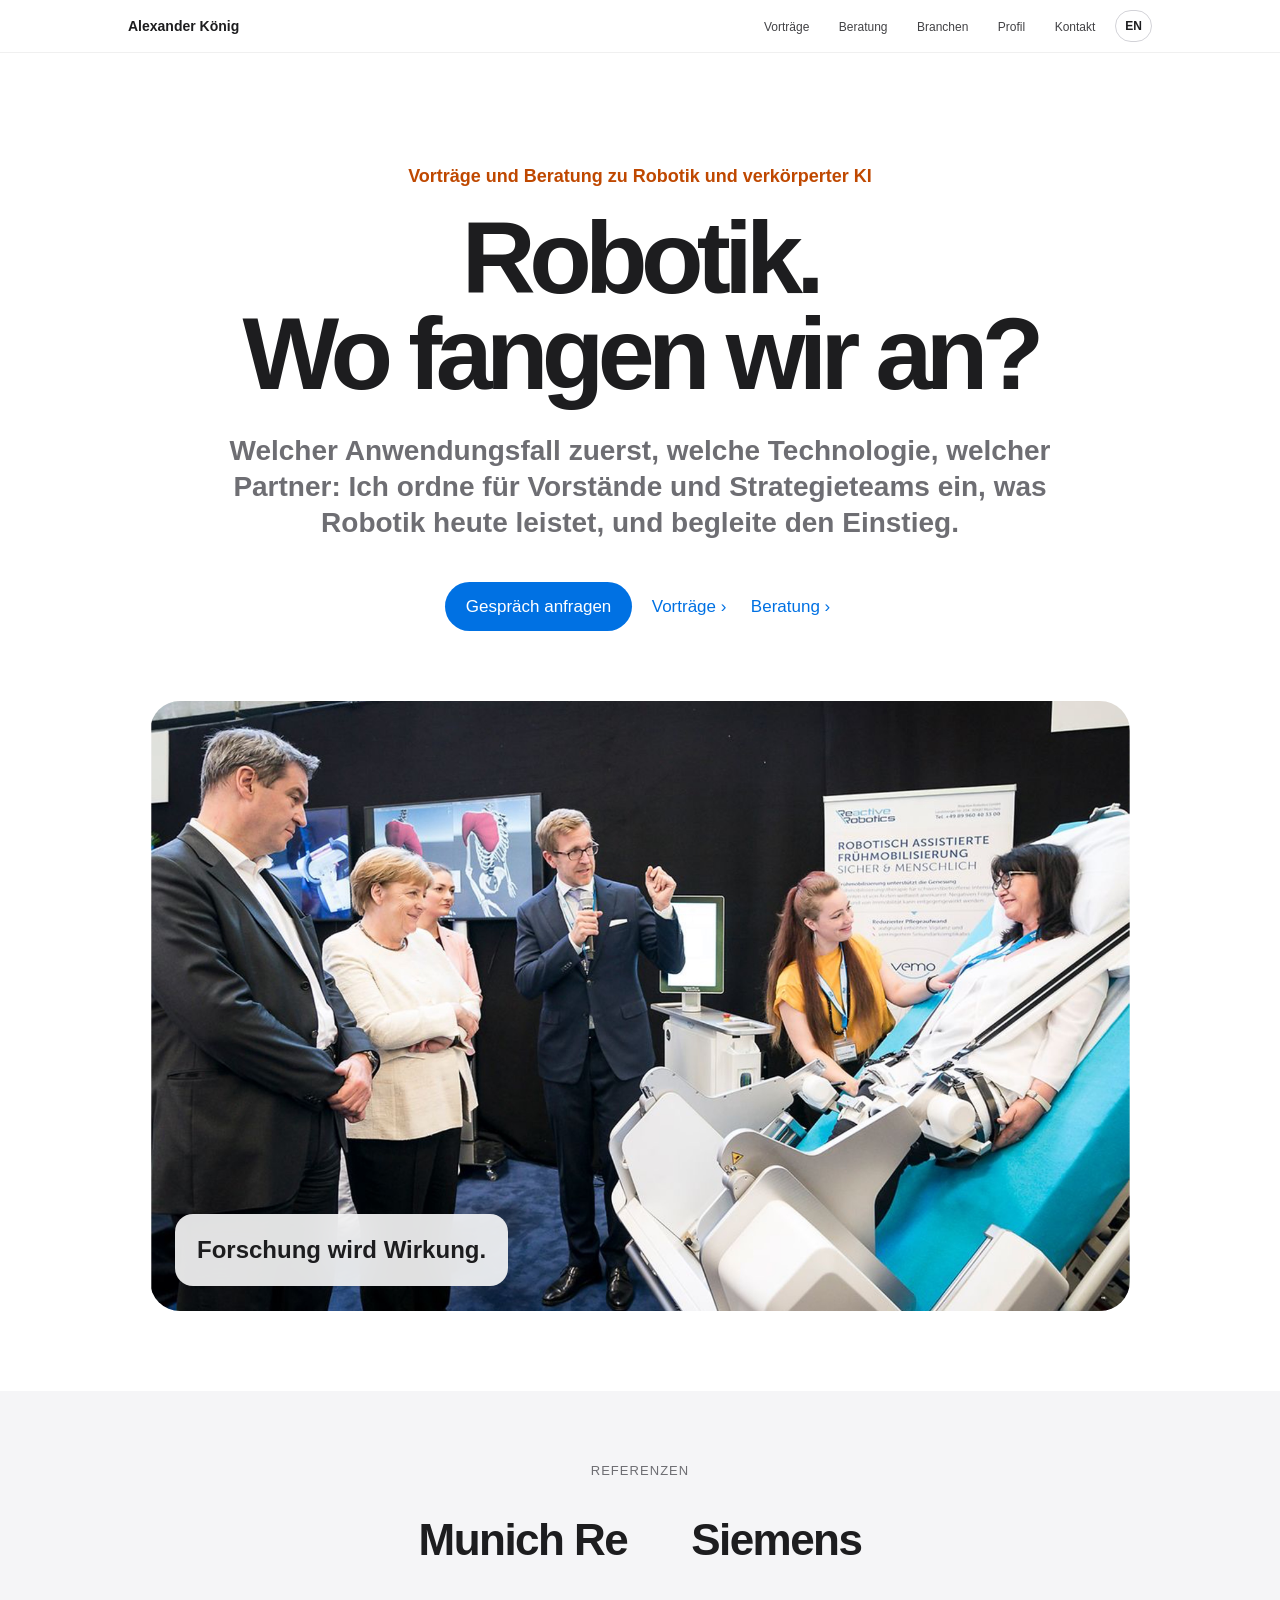
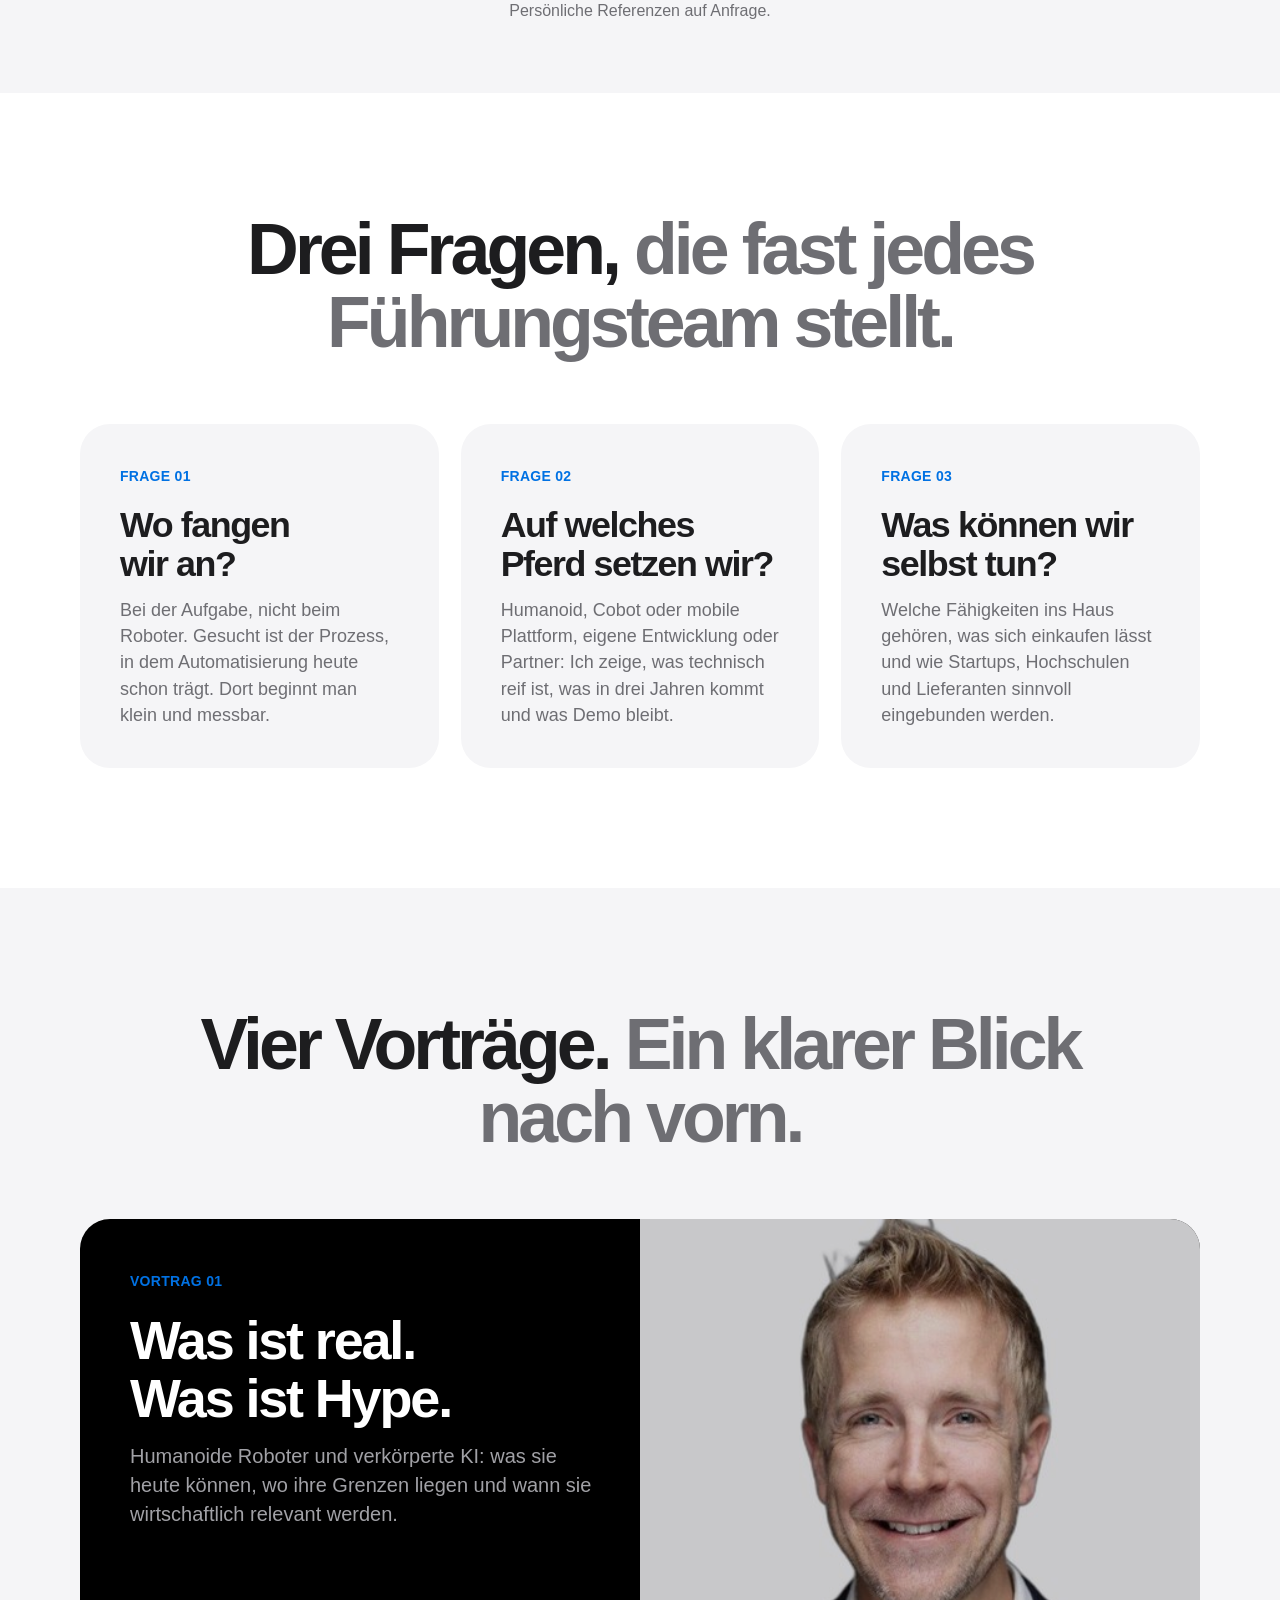
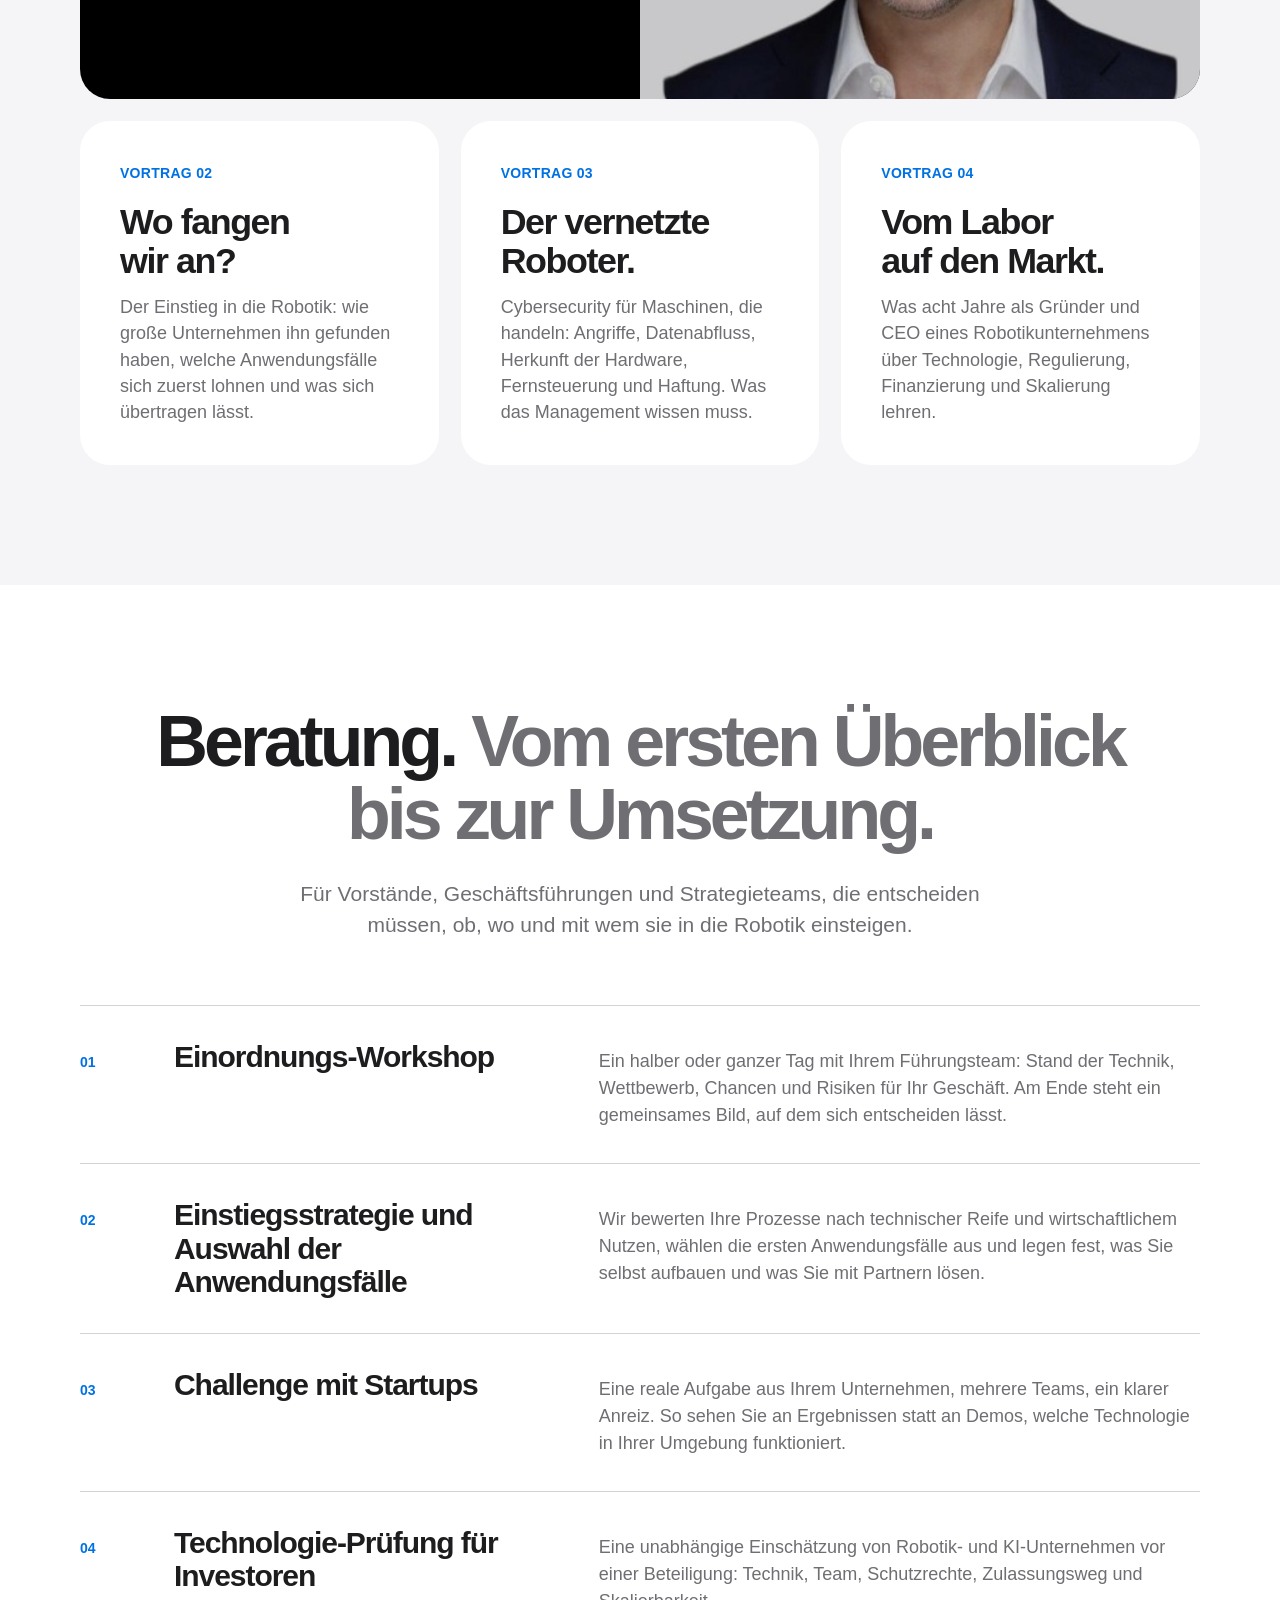
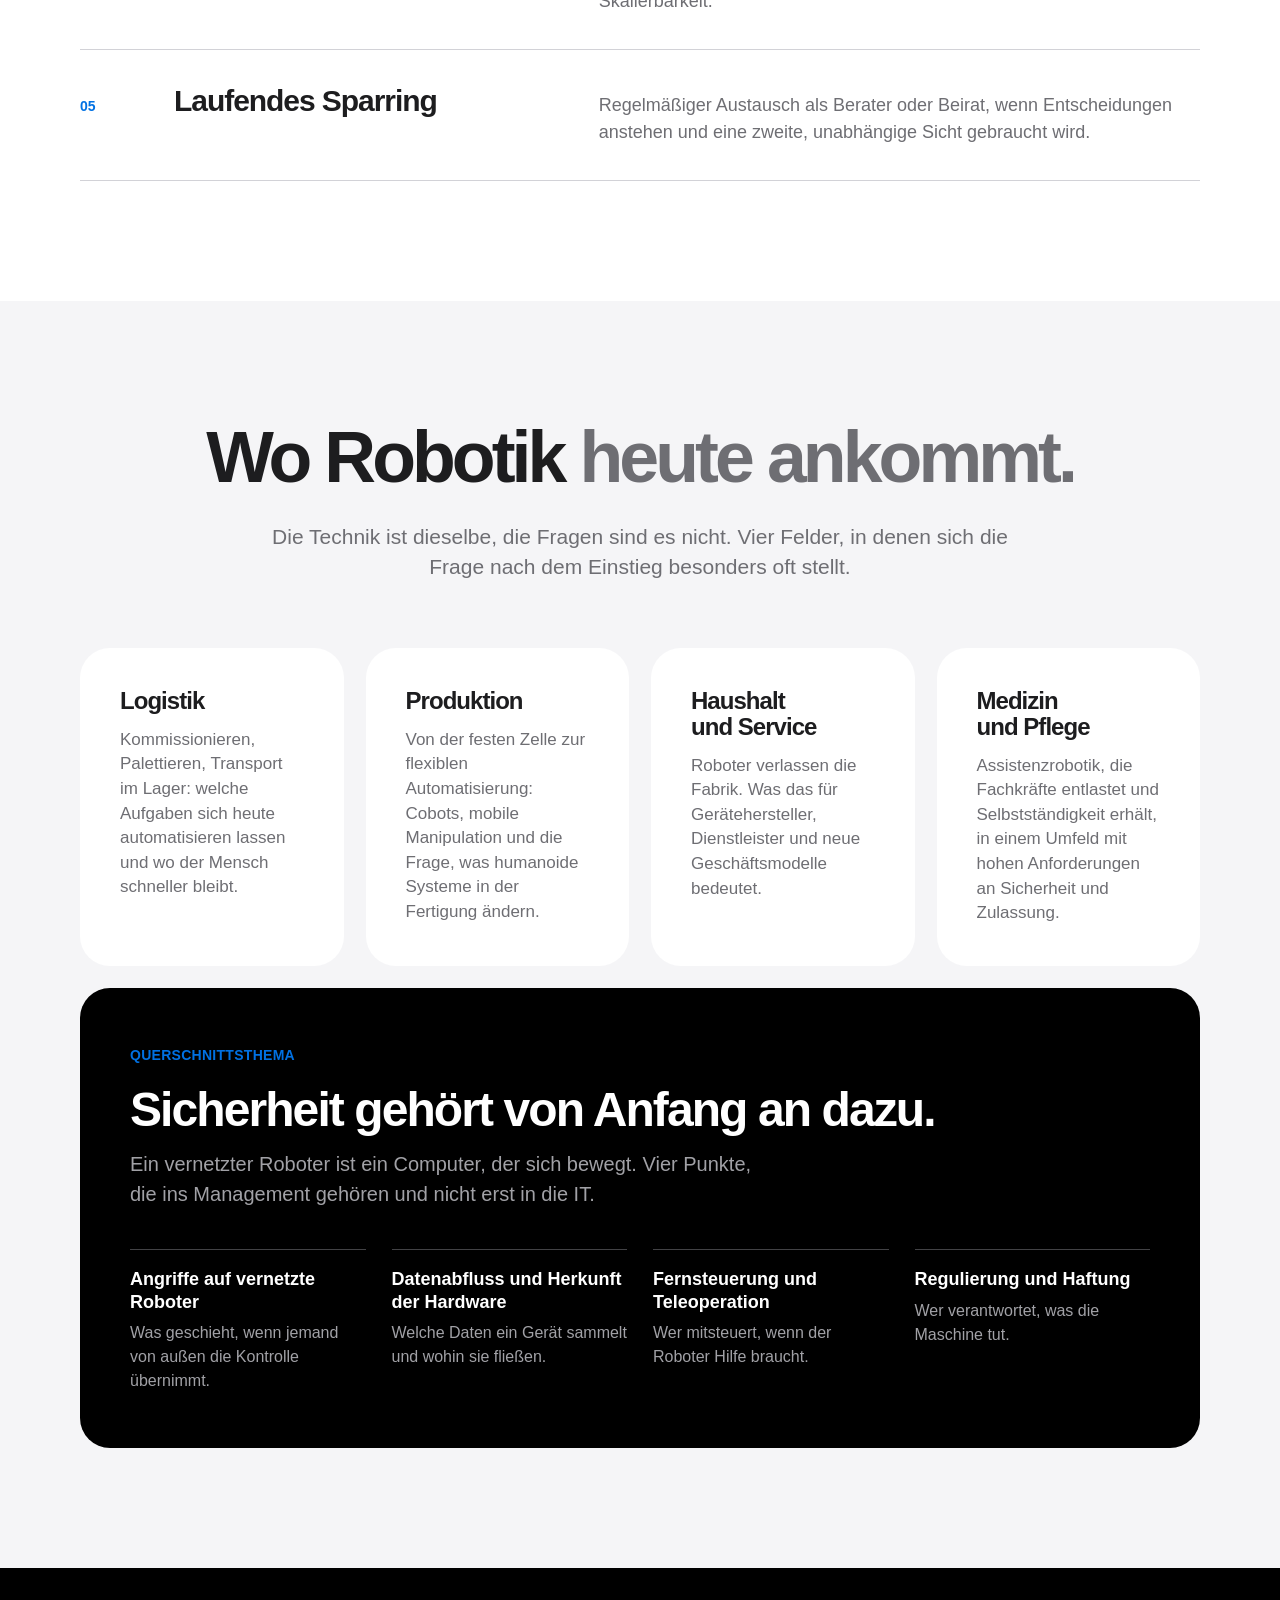
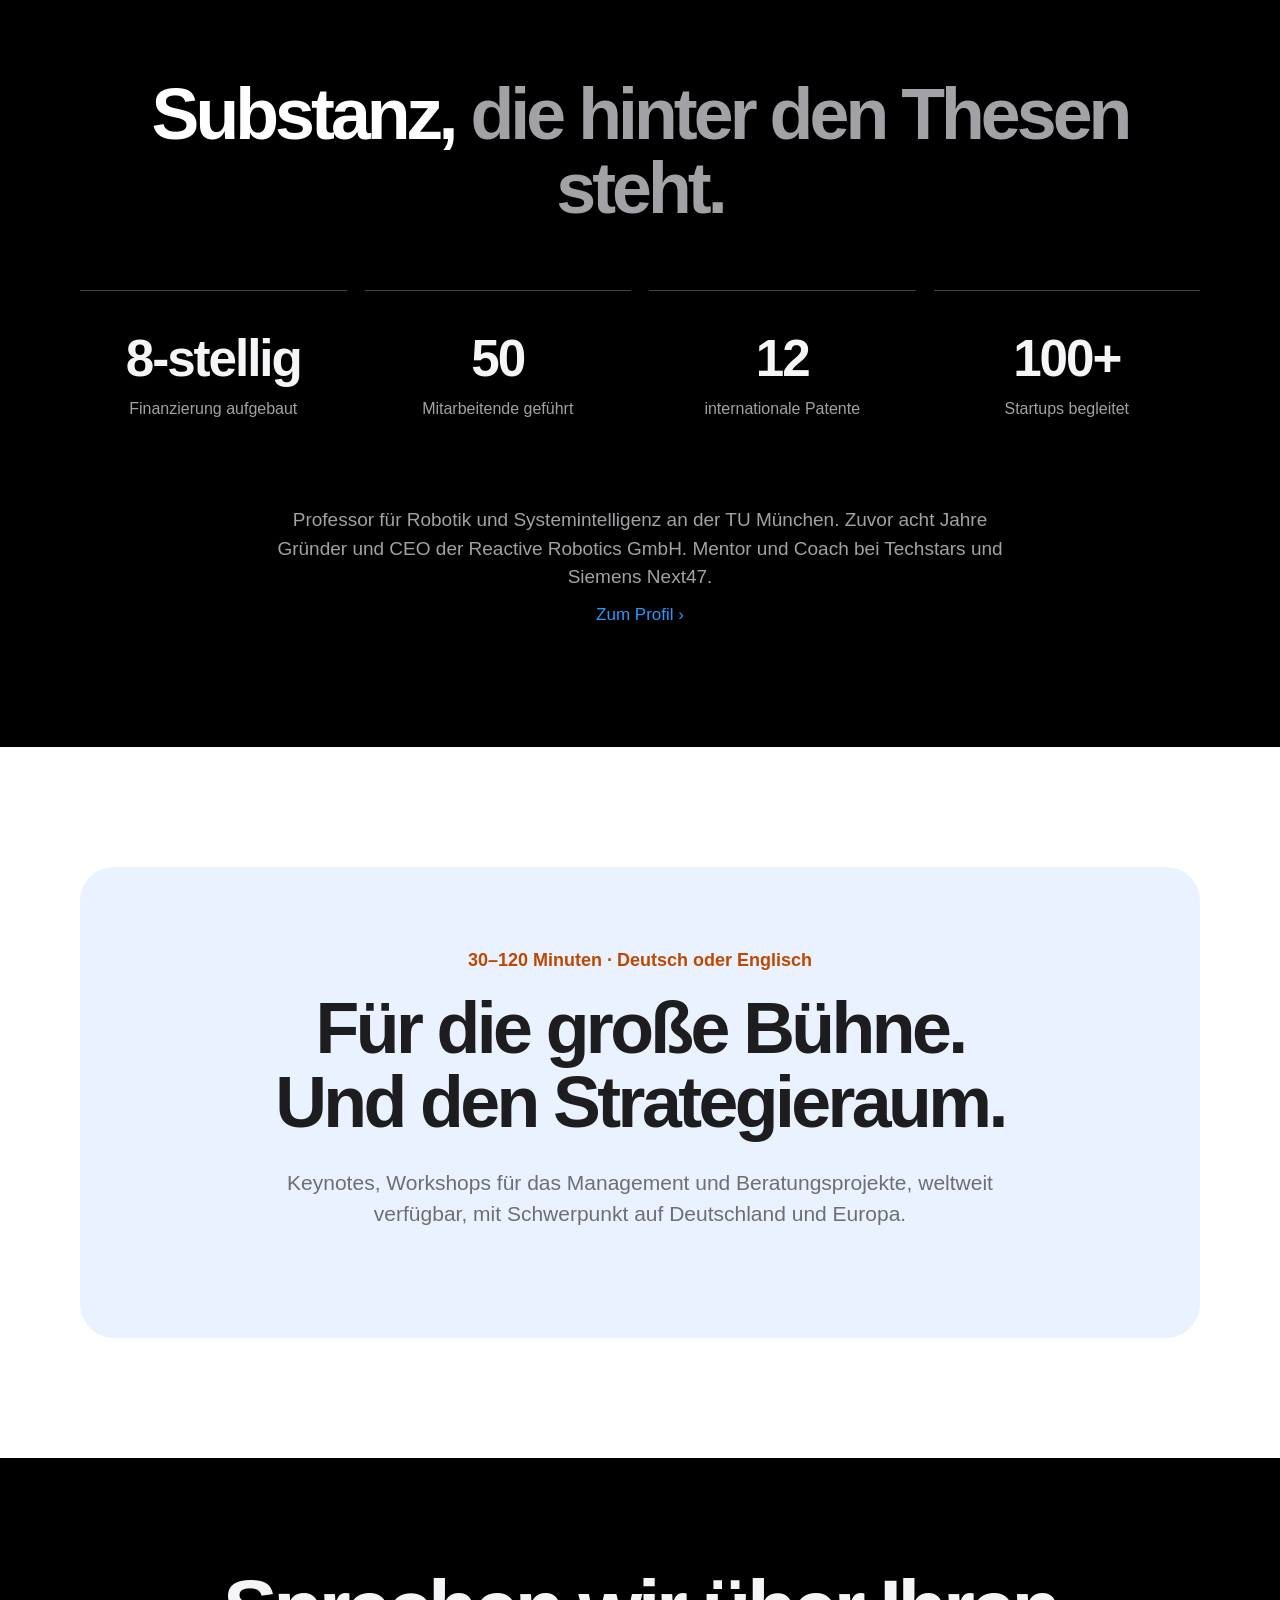
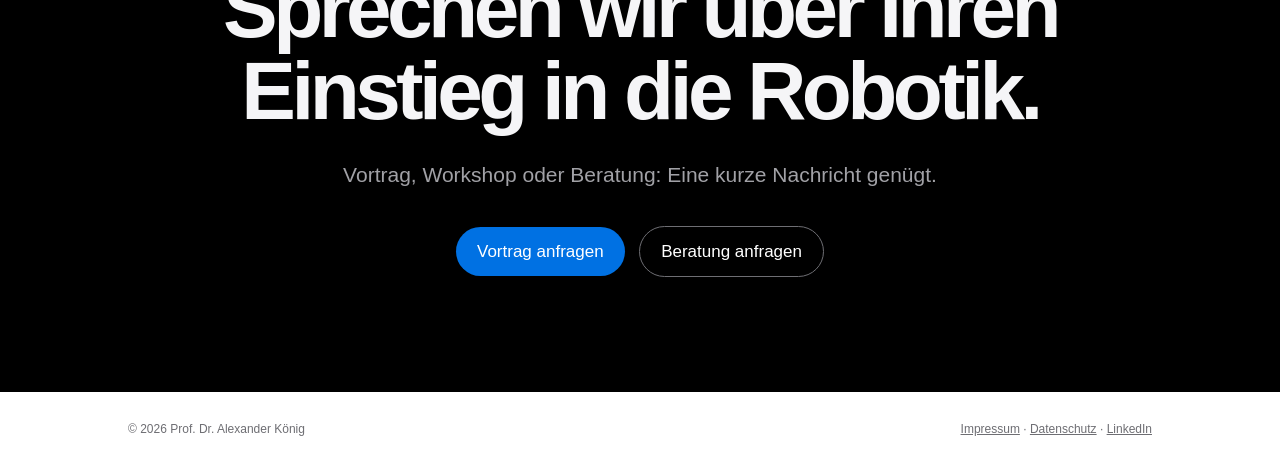
==== commit c589ad31: "Add files via upload" ====
--- a/index.html
+++ b/index.html
@@ -1,75 +1,221 @@
 <!DOCTYPE html>
 <html lang="de">
 <head>
-<meta http-equiv="Content-Type" content="text/html; charset=UTF-8">
 <meta charset="utf-8">
 <meta name="viewport" content="width=device-width,initial-scale=1">
-<title>Prof. Dr. Alexander K&ouml;nig — Keynotes zu Robotik und verk&ouml;rperter KI</title>
-<meta name="description" content="Keynotes, Workshops und Beratung zu Robotik, verk&ouml;rperter KI und Deep Tech — auf Deutsch und Englisch.">
-<meta property="og:title" content="Prof. Dr. Alexander K&ouml;nig — Die KI verl&auml;sst den Bildschirm">
-<meta property="og:description" content="Keynotes f&uuml;r F&uuml;hrungsteams zu Robotik, verk&ouml;rter KI und Deep Tech.">
+<title>Prof. Dr. Alexander König — Robotik und verkörperte KI: Vorträge und Beratung</title>
+<meta name="description" content="Vorträge und Beratung zu Robotik und verkörperter KI für Vorstände, Geschäftsführungen und Strategieteams: Einordnung, Einstiegsstrategie, Use Cases und Sicherheit.">
+<meta property="og:title" content="Prof. Dr. Alexander König — Robotik. Wo fangen wir an?">
+<meta property="og:description" content="Vorträge und Beratung zu Robotik und verkörperter KI für Führungsteams.">
 <meta property="og:type" content="website">
 <meta property="og:url" content="https://alexander-koenig.eu/">
 <meta property="og:image" content="https://alexander-koenig.eu/images/og.png">
 <meta name="twitter:card" content="summary_large_image">
-<style>:root{--black:#1d1d1f;--grey:#6e6e73;--light:#f5f5f7;--blue:#0071e3;--green:#d8ffe2}*{box-sizing:border-box}html{scroll-behavior:smooth}body{margin:0;color:var(--black);background:#fff;font-family:-apple-system,BlinkMacSystemFont,"Segoe UI",Arial,sans-serif;-webkit-font-smoothing:antialiased}a{color:inherit}.nav-shell{position:sticky;top:0;z-index:10;background:rgba(255,255,255,.82);backdrop-filter:saturate(180%) blur(20px);border-bottom:1px solid rgba(0,0,0,.06)}nav{width:min(1024px,calc(100% - 36px));height:52px;margin:auto;display:flex;align-items:center;justify-content:space-between}nav b{font-size:14px}.nav-actions{display:flex;align-items:center}.nav-links a{font-size:12px;text-decoration:none;margin-left:25px}.lang{font-size:12px;text-decoration:none;margin-left:20px;border:1px solid #d2d2d7;border-radius:999px;padding:6px 9px;font-weight:600}.hero{text-align:center;padding:110px 20px 80px;overflow:hidden}.eyebrow{color:#bf4800;font-size:18px;font-weight:600}.hero h1{font-size:clamp(56px,8vw,104px);line-height:.92;letter-spacing:-.065em;margin:20px auto 30px;max-width:1100px}.hero .lead{font-size:clamp(21px,2.4vw,30px);line-height:1.25;color:var(--grey);max-width:820px;margin:auto;font-weight:600}.actions{margin-top:35px}.button{display:inline-block;background:var(--blue);color:white;text-decoration:none;padding:12px 21px;border-radius:999px;margin:5px;font-size:17px}.link{color:var(--blue);text-decoration:none;margin:10px;font-size:17px}.hero-visual{width:min(980px,calc(100% - 36px));margin:65px auto 0;position:relative}.hero-visual img{width:100%;max-height:610px;object-fit:cover;border-radius:30px}.hero-visual:after{content:'Forschung wird Wirkung.';position:absolute;left:25px;bottom:25px;background:rgba(255,255,255,.88);backdrop-filter:blur(18px);border-radius:18px;padding:18px 22px;font-size:24px;font-weight:700}.reference{background:var(--light);text-align:center;padding:85px 20px}.reference span{display:block;color:var(--grey);font-size:15px;margin-bottom:24px}.reference img{width:180px;max-height:52px;object-fit:contain;margin:auto}.reference h2{font-size:clamp(32px,4vw,52px);letter-spacing:-.035em;margin:28px auto 12px}.reference p{color:var(--grey);font-size:18px}.section{padding:120px 0}.wrap{width:min(1120px,calc(100% - 36px));margin:auto}.section-title{text-align:center;font-size:clamp(45px,6vw,78px);line-height:1;letter-spacing:-.055em;margin:0 auto 65px;max-width:900px}.section-title span{color:var(--grey)}.bento{display:grid;grid-template-columns:repeat(2,1fr);gap:22px}.card{background:var(--light);border-radius:30px;padding:45px;min-height:420px;overflow:hidden;position:relative}.card.wide{grid-column:1/-1;min-height:500px;background:#000;color:#fff}.card .kicker{font-size:14px;font-weight:700;color:var(--blue)}.card h3{font-size:clamp(31px,4vw,48px);line-height:1.05;letter-spacing:-.04em;margin:22px 0 15px}.card p{font-size:19px;line-height:1.45;color:var(--grey);max-width:520px}.card.wide p{color:#a1a1a6}.card.wide img{position:absolute;width:54%;height:100%;right:0;top:0;object-fit:cover;opacity:.78}.card.wide .copy{position:relative;z-index:1;width:48%}.metrics{background:#000;color:#fff;padding:110px 0}.metric-grid{display:grid;grid-template-columns:repeat(4,1fr);gap:18px}.metric{text-align:center;padding:30px 10px}.metric strong{display:block;font-size:clamp(34px,4vw,56px);letter-spacing:-.04em;background:linear-gradient(90deg,#64d2ff,#30d158);-webkit-background-clip:text;color:transparent}.metric span{color:#a1a1a6;font-size:16px}.format-card{background:linear-gradient(140deg,#eaf2ff,#f7f7fa);text-align:center;border-radius:34px;padding:80px 25px}.format-card h2{font-size:clamp(43px,6vw,76px);line-height:1;letter-spacing:-.05em;margin:0}.format-card p{color:var(--grey);font-size:21px;line-height:1.5;max-width:740px;margin:28px auto}.contact{background:var(--green);text-align:center;padding:110px 20px}.contact h2{font-size:clamp(48px,7vw,88px);line-height:.98;letter-spacing:-.055em;margin:0 auto 28px;max-width:950px}.contact p{font-size:21px;color:#435348}.footer{width:min(1024px,calc(100% - 36px));margin:auto;padding:28px 0;color:var(--grey);font-size:12px;display:flex;justify-content:space-between}@media(max-width:760px){.nav-links{display:none}.hero{padding-top:75px}.hero-visual:after{font-size:17px}.bento,.metric-grid{grid-template-columns:1fr}.card.wide{min-height:620px}.card.wide .copy{width:100%}.card.wide img{width:100%;height:48%;top:auto;bottom:0}.section{padding:85px 0}.footer{display:block}.footer div{margin-top:10px}}</style>
-<style>.metric{border-top:1px solid #424245}.metric strong{background:none;-webkit-background-clip:initial;color:#f5f5f7}.contact{background:#000;color:#f5f5f7}.contact p{color:#a1a1a6}.contact .button{background:#0071e3}</style>
+<link rel="alternate" hreflang="en" href="https://alexander-koenig.eu/english.html">
+<link rel="stylesheet" href="styles.css">
 </head>
 <body>
-<header class="nav-shell"><nav><b>Alexander K&ouml;nig</b><div class="nav-actions">
-<div class="nav-links">
-<a href="#themen">Keynotes</a><a href="#profil">Profil</a><a href="#kontakt">Kontakt</a>
-</div>
-<a class="lang" href="english.html" lang="en" aria-label="Switch to English">EN</a>
-</div></nav></header><main>
-<section class="hero"><span class="eyebrow">Keynotes zu Robotik und verk&ouml;rperter KI</span><h1>Die KI verl&auml;sst<br>den Bildschirm.</h1>
-<p class="lead">Die n&auml;chste Generation K&uuml;nstlicher Intelligenz sieht, lernt und handelt in der physischen Welt. Verstehen Sie fr&uuml;her, was wirklich kommt.</p>
-<div class="actions">
-<a class="button" href="#kontakt">Keynote anfragen</a><a class="link" href="#themen">Themen entdecken &rsaquo;</a>
-</div>
-<div class="hero-visual"><img src="images/reactive-robotics.jpg" alt="Alexander K&ouml;nig pr&auml;sentiert den Rehabilitationsroboter von Reactive Robotics"></div></section>
-<section class="reference"><span>KEYNOTE-REFERENZ</span><img src="images/munich-re-logo.svg" alt="Munich Re"><h2>Zukunft der Robotik und verk&ouml;rperten KI</h2>
-<p>Pers&ouml;nliche Referenz auf Anfrage verf&uuml;gbar.</p></section>
-<section class="section" id="themen"><div class="wrap">
-<h2 class="section-title">Drei Vortr&auml;ge. <span>Ein klarer Blick nach vorn.</span>
-</h2>
-<div class="bento">
-<article class="card wide"><div class="copy">
-<span class="kicker">KEYNOTE 01</span><h3>Was ist real.<br>Was ist Hype.</h3>
-<p>Humanoide Roboter und verk&ouml;rperte KI: F&auml;higkeiten, Grenzen und der Zeitpunkt wirtschaftlicher Relevanz.</p>
-</div>
-<img src="images/portrait.jpg" alt="Prof. Dr. Alexander K&ouml;nig"></article><article class="card"><span class="kicker">KEYNOTE 02</span><h3>Vom Labor<br>auf den Markt.</h3>
-<p>Was acht Jahre als Gr&uuml;nder und CEO &uuml;ber Technologie, Regulierung, Finanzierung und Skalierung lehren.</p></article><article class="card"><span class="kicker">KEYNOTE 03</span><h3>In W&uuml;rde<br>altern.</h3>
-<p>Wie Robotik Selbstst&auml;ndigkeit st&auml;rkt, Fachkr&auml;fte unterst&uuml;tzt und Pflege menschlicher machen kann.</p></article>
-</div>
-</div></section>
+
+<header class="nav-shell"><nav>
+    <a class="brand" href="index.html">Alexander König</a>
+    <div class="nav-actions">
+        <div class="nav-links">
+            <a href="#themen">Vorträge</a>
+            <a href="#beratung">Beratung</a>
+            <a href="#branchen">Branchen</a>
+            <a href="ueber-mich.html">Profil</a>
+            <a href="#kontakt">Kontakt</a>
+        </div>
+        <a class="lang" href="english.html" lang="en" aria-label="Switch to English">EN</a>
+    </div>
+</nav></header>
+
+<main>
+
+<!-- HERO -->
+<section class="hero">
+    <span class="eyebrow">Vorträge und Beratung zu Robotik und verkörperter KI</span>
+    <h1>Robotik.<br>Wo fangen wir an?</h1>
+    <p class="lead">Welcher Anwendungsfall zuerst, welche Technologie, welcher Partner: Ich ordne für Vorstände und Strategieteams ein, was Robotik heute leistet, und begleite den Einstieg.</p>
+    <div class="actions">
+        <a class="button" href="#kontakt">Gespräch anfragen</a>
+        <a class="link" href="#themen">Vorträge &rsaquo;</a>
+        <a class="link" href="#beratung">Beratung &rsaquo;</a>
+    </div>
+    <figure class="hero-visual">
+        <img src="images/reactive-robotics.jpg" alt="Alexander König stellt Bundeskanzlerin Angela Merkel das Robotiksystem von Reactive Robotics vor">
+        <figcaption>Forschung wird Wirkung.</figcaption>
+    </figure>
+</section>
+
+<!-- REFERENZEN -->
+<section class="reference">
+    <span class="label">REFERENZEN</span>
+    <div class="ref-names">
+        <span>Munich Re</span>
+        <span>Siemens</span>
+        <!-- Platz für eine weitere Referenz: nach Freigabe als <span>Name</span> ergänzen -->
+    </div>
+    <p>Persönliche Referenzen auf Anfrage.</p>
+</section>
+
+<!-- DREI FRAGEN -->
+<section class="section" id="fragen"><div class="wrap">
+    <h2 class="section-title">Drei Fragen, <span>die fast jedes Führungsteam stellt.</span></h2>
+    <div class="grid three">
+        <article class="card">
+            <span class="kicker">FRAGE 01</span>
+            <h3>Wo fangen<br>wir an?</h3>
+            <p>Bei der Aufgabe, nicht beim Roboter. Gesucht ist der Prozess, in dem Automatisierung heute schon trägt. Dort beginnt man klein und messbar.</p>
+        </article>
+        <article class="card">
+            <span class="kicker">FRAGE 02</span>
+            <h3>Auf welches Pferd setzen wir?</h3>
+            <p>Humanoid, Cobot oder mobile Plattform, eigene Entwicklung oder Partner: Ich zeige, was technisch reif ist, was in drei Jahren kommt und was Demo bleibt.</p>
+        </article>
+        <article class="card">
+            <span class="kicker">FRAGE 03</span>
+            <h3>Was können wir<br>selbst tun?</h3>
+            <p>Welche Fähigkeiten ins Haus gehören, was sich einkaufen lässt und wie Startups, Hochschulen und Lieferanten sinnvoll eingebunden werden.</p>
+        </article>
+    </div>
+</div></section>
+
+<!-- VORTRÄGE -->
+<section class="section alt" id="themen"><div class="wrap">
+    <h2 class="section-title">Vier Vorträge. <span>Ein klarer Blick nach vorn.</span></h2>
+    <div class="bento">
+        <article class="card wide">
+            <div class="copy">
+                <span class="kicker">VORTRAG 01</span>
+                <h3>Was ist real.<br>Was ist Hype.</h3>
+                <p>Humanoide Roboter und verkörperte KI: was sie heute können, wo ihre Grenzen liegen und wann sie wirtschaftlich relevant werden.</p>
+            </div>
+            <img src="images/portrait.jpg" alt="Prof. Dr. Alexander König">
+        </article>
+        <article class="card">
+            <span class="kicker">VORTRAG 02</span>
+            <h3>Wo fangen<br>wir an?</h3>
+            <p>Der Einstieg in die Robotik: wie große Unternehmen ihn gefunden haben, welche Anwendungsfälle sich zuerst lohnen und was sich übertragen lässt.</p>
+        </article>
+        <article class="card">
+            <span class="kicker">VORTRAG 03</span>
+            <h3>Der vernetzte<br>Roboter.</h3>
+            <p>Cybersecurity für Maschinen, die handeln: Angriffe, Datenabfluss, Herkunft der Hardware, Fernsteuerung und Haftung. Was das Management wissen muss.</p>
+        </article>
+        <article class="card">
+            <span class="kicker">VORTRAG 04</span>
+            <h3>Vom Labor<br>auf den Markt.</h3>
+            <p>Was acht Jahre als Gründer und CEO eines Robotikunternehmens über Technologie, Regulierung, Finanzierung und Skalierung lehren.</p>
+        </article>
+    </div>
+</div></section>
+
+<!-- BERATUNG -->
+<section class="section" id="beratung"><div class="wrap">
+    <h2 class="section-title">Beratung. <span>Vom ersten Überblick bis zur Umsetzung.</span></h2>
+    <p class="section-lead">Für Vorstände, Geschäftsführungen und Strategieteams, die entscheiden müssen, ob, wo und mit wem sie in die Robotik einsteigen.</p>
+    <ul class="services">
+        <li>
+            <span class="num">01</span>
+            <h3>Einordnungs-Workshop</h3>
+            <p>Ein halber oder ganzer Tag mit Ihrem Führungsteam: Stand der Technik, Wettbewerb, Chancen und Risiken für Ihr Geschäft. Am Ende steht ein gemeinsames Bild, auf dem sich entscheiden lässt.</p>
+        </li>
+        <li>
+            <span class="num">02</span>
+            <h3>Einstiegsstrategie und Auswahl der Anwendungsfälle</h3>
+            <p>Wir bewerten Ihre Prozesse nach technischer Reife und wirtschaftlichem Nutzen, wählen die ersten Anwendungsfälle aus und legen fest, was Sie selbst aufbauen und was Sie mit Partnern lösen.</p>
+        </li>
+        <li>
+            <span class="num">03</span>
+            <h3>Challenge mit Startups</h3>
+            <p>Eine reale Aufgabe aus Ihrem Unternehmen, mehrere Teams, ein klarer Anreiz. So sehen Sie an Ergebnissen statt an Demos, welche Technologie in Ihrer Umgebung funktioniert.</p>
+        </li>
+        <li>
+            <span class="num">04</span>
+            <h3>Technologie-Prüfung für Investoren</h3>
+            <p>Eine unabhängige Einschätzung von Robotik- und KI-Unternehmen vor einer Beteiligung: Technik, Team, Schutzrechte, Zulassungsweg und Skalierbarkeit.</p>
+        </li>
+        <li>
+            <span class="num">05</span>
+            <h3>Laufendes Sparring</h3>
+            <p>Regelmäßiger Austausch als Berater oder Beirat, wenn Entscheidungen anstehen und eine zweite, unabhängige Sicht gebraucht wird.</p>
+        </li>
+    </ul>
+</div></section>
+
+<!-- BRANCHEN + SICHERHEIT -->
+<section class="section alt" id="branchen"><div class="wrap">
+    <h2 class="section-title">Wo Robotik <span>heute ankommt.</span></h2>
+    <p class="section-lead">Die Technik ist dieselbe, die Fragen sind es nicht. Vier Felder, in denen sich die Frage nach dem Einstieg besonders oft stellt.</p>
+    <div class="grid four">
+        <article class="card small">
+            <h3>Logistik</h3>
+            <p>Kommissionieren, Palettieren, Transport im Lager: welche Aufgaben sich heute automatisieren lassen und wo der Mensch schneller bleibt.</p>
+        </article>
+        <article class="card small">
+            <h3>Produktion</h3>
+            <p>Von der festen Zelle zur flexiblen Automatisierung: Cobots, mobile Manipulation und die Frage, was humanoide Systeme in der Fertigung ändern.</p>
+        </article>
+        <article class="card small">
+            <h3>Haushalt und Service</h3>
+            <p>Roboter verlassen die Fabrik. Was das für Gerätehersteller, Dienstleister und neue Geschäftsmodelle bedeutet.</p>
+        </article>
+        <article class="card small">
+            <h3>Medizin und Pflege</h3>
+            <p>Assistenzrobotik, die Fachkräfte entlastet und Selbstständigkeit erhält, in einem Umfeld mit hohen Anforderungen an Sicherheit und Zulassung.</p>
+        </article>
+    </div>
+    <div class="cyber" id="sicherheit">
+        <span class="kicker">QUERSCHNITTSTHEMA</span>
+        <h3>Sicherheit gehört von Anfang an dazu.</h3>
+        <p>Ein vernetzter Roboter ist ein Computer, der sich bewegt. Vier Punkte, die ins Management gehören und nicht erst in die IT.</p>
+        <div class="cyber-grid">
+            <div><strong>Angriffe auf vernetzte Roboter</strong><span>Was geschieht, wenn jemand von außen die Kontrolle übernimmt.</span></div>
+            <div><strong>Datenabfluss und Herkunft der Hardware</strong><span>Welche Daten ein Gerät sammelt und wohin sie fließen.</span></div>
+            <div><strong>Fernsteuerung und Teleoperation</strong><span>Wer mitsteuert, wenn der Roboter Hilfe braucht.</span></div>
+            <div><strong>Regulierung und Haftung</strong><span>Wer verantwortet, was die Maschine tut.</span></div>
+        </div>
+    </div>
+</div></section>
+
+<!-- SUBSTANZ -->
 <section class="metrics" id="profil"><div class="wrap">
-<h2 class="section-title">Substanz, <span>die hinter den Thesen steht.</span>
-</h2>
-<div class="metric-grid">
-<div class="metric">
-<strong>8-stellig</strong><span>Millionenbetr&auml;ge aufgebaut</span>
-</div>
-<div class="metric">
-<strong>50</strong><span>Mitarbeitende gef&uuml;hrt</span>
-</div>
-<div class="metric">
-<strong>12</strong><span>internationale Patente</span>
-</div>
-<div class="metric">
-<strong>100+</strong><span>Startups begleitet</span>
-</div>
-</div>
-</div></section>
+    <h2 class="section-title">Substanz, <span>die hinter den Thesen steht.</span></h2>
+    <div class="metric-grid">
+        <div class="metric"><strong>8-stellig</strong><span>Finanzierung aufgebaut</span></div>
+        <div class="metric"><strong>50</strong><span>Mitarbeitende geführt</span></div>
+        <div class="metric"><strong>12</strong><span>internationale Patente</span></div>
+        <div class="metric"><strong>100+</strong><span>Startups begleitet</span></div>
+    </div>
+    <p class="note">Professor für Robotik und Systemintelligenz an der TU München. Zuvor acht Jahre Gründer und CEO der Reactive Robotics GmbH. Mentor und Coach bei Techstars und Siemens Next47.<br><a class="link" href="ueber-mich.html">Zum Profil &rsaquo;</a></p>
+</div></section>
+
+<!-- FORMATE -->
 <section class="section"><div class="wrap"><div class="format-card">
-<span class="eyebrow">30&ndash;120 Minuten &middot; Deutsch oder Englisch</span><h2>F&uuml;r die gro&szlig;e B&uuml;hne.<br>Und den Strategieraum.</h2>
-<p>Keynotes, Executive Workshops und Advisory &ndash; weltweit verf&uuml;gbar, mit aktuellem Schwerpunkt auf Deutschland und Europa.</p>
-<a class="link" href="ueber-mich.html">Mehr &uuml;ber Alexander K&ouml;nig &rsaquo;</a>
+    <span class="eyebrow">30&ndash;120 Minuten &middot; Deutsch oder Englisch</span>
+    <h2>Für die große Bühne.<br>Und den Strategieraum.</h2>
+    <p>Keynotes, Workshops für das Management und Beratungsprojekte, weltweit verfügbar, mit Schwerpunkt auf Deutschland und Europa.</p>
 </div></div></section>
-<section class="contact" id="kontakt"><h2>Geben Sie Ihrem Publikum einen klaren Blick nach vorn.</h2>
-<p>Robotik verst&auml;ndlich. Konsequenzen klar. Entscheidungen fundiert.</p>
-<a class="button" href="mailto:koenig@tum.de?subject=Anfrage%20Keynote">Verf&uuml;gbarkeit anfragen</a></section></main><footer class="footer"><span>&copy; 2026 Prof. Dr. Alexander K&ouml;nig</span><div>
-<a href="impressum.html">Impressum</a> &middot; <a href="datenschutz.html">Datenschutz</a>
-</div></footer>
+
+<!-- KONTAKT -->
+<section class="contact" id="kontakt">
+    <h2>Sprechen wir über Ihren Einstieg in die Robotik.</h2>
+    <p>Vortrag, Workshop oder Beratung: Eine kurze Nachricht genügt.</p>
+    <a class="button" href="mailto:koenig@tum.de?subject=Anfrage%20Vortrag">Vortrag anfragen</a>
+    <a class="button ghost" href="mailto:koenig@tum.de?subject=Anfrage%20Beratung">Beratung anfragen</a>
+</section>
+
+</main>
+
+<footer class="footer">
+    <span>&copy; 2026 Prof. Dr. Alexander König</span>
+    <div>
+        <a href="impressum.html">Impressum</a> &middot;
+        <a href="datenschutz.html">Datenschutz</a> &middot;
+        <a href="https://www.linkedin.com/in/thisisalexander" target="_blank" rel="noopener">LinkedIn</a>
+    </div>
+</footer>
+
 </body>
 </html>
--- a/styles.css
+++ b/styles.css
@@ -0,0 +1,229 @@
+/* alexander-koenig.eu — gemeinsames Stylesheet für Startseite und Profil (DE/EN) */
+
+:root {
+    --black: #1d1d1f;
+    --grey: #6e6e73;
+    --mid: #a1a1a6;
+    --light: #f5f5f7;
+    --line: #d2d2d7;
+    --blue: #0071e3;
+    --orange: #bf4800;
+}
+
+* { box-sizing: border-box; }
+html { scroll-behavior: smooth; }
+body {
+    margin: 0;
+    color: var(--black);
+    background: #fff;
+    font-family: -apple-system, BlinkMacSystemFont, "Segoe UI", Arial, sans-serif;
+    -webkit-font-smoothing: antialiased;
+    line-height: 1.5;
+}
+a { color: inherit; }
+img { max-width: 100%; display: block; }
+section[id], div[id] { scroll-margin-top: 70px; }
+
+/* ---------- Navigation ---------- */
+.nav-shell {
+    position: sticky; top: 0; z-index: 10;
+    background: rgba(255, 255, 255, .82);
+    -webkit-backdrop-filter: saturate(180%) blur(20px);
+    backdrop-filter: saturate(180%) blur(20px);
+    border-bottom: 1px solid rgba(0, 0, 0, .06);
+}
+.nav-shell nav {
+    width: min(1024px, calc(100% - 36px));
+    min-height: 52px; margin: auto;
+    display: flex; align-items: center; justify-content: space-between;
+}
+.brand { font-size: 14px; font-weight: 700; text-decoration: none; }
+.nav-actions { display: flex; align-items: center; }
+.nav-links a { font-size: 12px; text-decoration: none; margin-left: 25px; color: #424245; }
+.nav-links a:hover, .nav-links a[aria-current] { color: var(--black); }
+.lang {
+    font-size: 12px; text-decoration: none; margin-left: 20px;
+    border: 1px solid var(--line); border-radius: 999px; padding: 6px 9px; font-weight: 600;
+}
+
+/* ---------- Hero ---------- */
+.hero { text-align: center; padding: 110px 20px 80px; overflow: hidden; }
+.eyebrow { color: var(--orange); font-size: 18px; font-weight: 600; }
+.hero h1 {
+    font-size: clamp(52px, 8vw, 104px); line-height: .94; letter-spacing: -.065em;
+    margin: 20px auto 30px; max-width: 1100px;
+}
+.lead {
+    font-size: clamp(20px, 2.3vw, 28px); line-height: 1.3; color: var(--grey);
+    max-width: 860px; margin: auto; font-weight: 600;
+}
+.actions { margin-top: 35px; }
+.button {
+    display: inline-block; background: var(--blue); color: #fff; text-decoration: none;
+    padding: 12px 21px; border-radius: 999px; margin: 5px; font-size: 17px;
+}
+.button:hover { background: #0077ed; }
+.button.ghost { background: transparent; color: #fff; border: 1px solid #6e6e73; }
+.button.ghost:hover { border-color: #fff; background: transparent; }
+.link { color: var(--blue); text-decoration: none; margin: 10px; font-size: 17px; display: inline-block; }
+.link:hover { text-decoration: underline; }
+.hero-visual { width: min(980px, calc(100% - 36px)); margin: 65px auto 0; position: relative; }
+.hero-visual img { width: 100%; max-height: 610px; object-fit: cover; border-radius: 30px; }
+.hero-visual figcaption {
+    position: absolute; left: 25px; bottom: 25px;
+    background: rgba(255, 255, 255, .88);
+    -webkit-backdrop-filter: blur(18px); backdrop-filter: blur(18px);
+    border-radius: 18px; padding: 18px 22px; font-size: 24px; font-weight: 700;
+}
+figure { margin: 0; }
+
+/* ---------- Referenzen ---------- */
+.reference { background: var(--light); text-align: center; padding: 70px 20px; }
+.reference .label { display: block; color: var(--grey); font-size: 13px; letter-spacing: .08em; margin-bottom: 26px; }
+.ref-names { display: flex; justify-content: center; align-items: baseline; flex-wrap: wrap; gap: 18px 64px; }
+.ref-names span { font-size: clamp(28px, 3.6vw, 44px); font-weight: 700; letter-spacing: -.035em; }
+.reference p { color: var(--grey); font-size: 16px; margin: 26px 0 0; }
+
+/* ---------- Abschnitte ---------- */
+.section { padding: 120px 0; }
+.section.alt { background: var(--light); }
+.wrap { width: min(1120px, calc(100% - 36px)); margin: auto; }
+.section-title {
+    text-align: center; font-size: clamp(40px, 5.6vw, 76px); line-height: 1.02;
+    letter-spacing: -.055em; margin: 0 auto 28px; max-width: 980px;
+}
+.section-title span { color: var(--grey); }
+.section-lead {
+    text-align: center; color: var(--grey); font-size: 21px; line-height: 1.45;
+    max-width: 760px; margin: 0 auto 65px;
+}
+.section-title + .grid, .section-title + .bento { margin-top: 65px; }
+.kicker { font-size: 14px; font-weight: 700; color: var(--blue); letter-spacing: .02em; }
+
+/* ---------- Karten ---------- */
+.grid { display: grid; gap: 22px; }
+.grid.three { grid-template-columns: repeat(3, 1fr); }
+.grid.four { grid-template-columns: repeat(4, 1fr); }
+.card { background: var(--light); border-radius: 30px; padding: 40px; overflow: hidden; position: relative; }
+.section.alt .card { background: #fff; }
+.section.alt .card.wide { background: #000; }
+.card h3 { font-size: clamp(26px, 2.8vw, 36px); line-height: 1.08; letter-spacing: -.04em; margin: 18px 0 14px; text-wrap: balance; }
+.card p { font-size: 18px; line-height: 1.45; color: var(--grey); margin: 0; }
+.card.small h3 { font-size: 24px; margin-top: 0; }
+.card.small p { font-size: 17px; }
+
+.bento { display: grid; grid-template-columns: repeat(3, 1fr); gap: 22px; }
+.bento .card { min-height: 340px; }
+.card.wide { grid-column: 1 / -1; min-height: 480px; background: #000; color: #fff; padding: 50px; }
+.card.wide h3 { font-size: clamp(34px, 4.4vw, 54px); }
+.card.wide p { color: var(--mid); font-size: 20px; max-width: 480px; }
+.card.wide img { position: absolute; width: 50%; height: 100%; right: 0; top: 0; object-fit: cover; opacity: .82; }
+.card.wide .copy { position: relative; z-index: 1; width: 46%; }
+
+/* ---------- Beratung ---------- */
+.services { list-style: none; margin: 0; padding: 0; border-top: 1px solid var(--line); }
+.services li {
+    display: grid; grid-template-columns: 70px 1fr 1.5fr; gap: 24px; align-items: baseline;
+    padding: 34px 0; border-bottom: 1px solid var(--line);
+}
+.services .num { font-size: 14px; font-weight: 700; color: var(--blue); }
+.services h3 { font-size: clamp(22px, 2.4vw, 30px); line-height: 1.12; letter-spacing: -.035em; margin: 0; }
+.services p { font-size: 18px; line-height: 1.5; color: var(--grey); margin: 0; }
+
+/* ---------- Sicherheit ---------- */
+.cyber { background: #000; color: #fff; border-radius: 30px; padding: 55px 50px; margin-top: 22px; }
+.cyber h3 { font-size: clamp(30px, 4vw, 48px); line-height: 1.05; letter-spacing: -.04em; margin: 18px 0 14px; }
+.cyber > p { color: var(--mid); font-size: 20px; max-width: 640px; margin: 0 0 40px; }
+.cyber-grid { display: grid; grid-template-columns: repeat(4, 1fr); gap: 26px; }
+.cyber-grid div { border-top: 1px solid #424245; padding-top: 18px; }
+.cyber-grid strong { display: block; font-size: 18px; line-height: 1.25; margin-bottom: 8px; }
+.cyber-grid span { color: var(--mid); font-size: 16px; line-height: 1.45; }
+
+/* ---------- Kennzahlen ---------- */
+.metrics { background: #000; color: #fff; padding: 110px 0; }
+.metrics .section-title span { color: var(--mid); }
+.metric-grid { display: grid; grid-template-columns: repeat(4, 1fr); gap: 18px; margin-top: 65px; }
+.metric { text-align: center; padding: 30px 10px; border-top: 1px solid #424245; }
+.metric strong { display: block; font-size: clamp(34px, 4vw, 56px); letter-spacing: -.04em; color: #f5f5f7; }
+.metric span { color: var(--mid); font-size: 16px; }
+.metrics .note { text-align: center; color: var(--mid); font-size: 19px; line-height: 1.5; max-width: 760px; margin: 55px auto 0; }
+.metrics .link { color: #2997ff; }
+
+/* ---------- Format / Kontakt ---------- */
+.format-card { background: #eaf2ff; text-align: center; border-radius: 34px; padding: 80px 25px; }
+.format-card h2 { font-size: clamp(40px, 5.6vw, 72px); line-height: 1.02; letter-spacing: -.05em; margin: 18px 0 0; }
+.format-card p { color: var(--grey); font-size: 21px; line-height: 1.5; max-width: 740px; margin: 28px auto; }
+.contact { background: #000; color: #f5f5f7; text-align: center; padding: 110px 20px; }
+.contact h2 { font-size: clamp(44px, 6.4vw, 84px); line-height: 1; letter-spacing: -.055em; margin: 0 auto 28px; max-width: 980px; }
+.contact p { font-size: 21px; color: var(--mid); margin: 0 0 30px; }
+.footer {
+    width: min(1024px, calc(100% - 36px)); margin: auto; padding: 28px 0;
+    color: var(--grey); font-size: 12px; display: flex; justify-content: space-between; gap: 12px;
+}
+
+/* ---------- Profilseite ---------- */
+.profile-hero { text-align: center; padding: 100px 20px 60px; }
+.profile-hero h1 { font-size: clamp(42px, 6vw, 76px); line-height: 1; letter-spacing: -.055em; margin: 18px auto 26px; max-width: 980px; }
+.profile-hero .lead { font-weight: 400; font-size: clamp(19px, 2vw, 23px); line-height: 1.5; max-width: 760px; }
+.prose { width: min(800px, calc(100% - 36px)); margin: auto; padding: 20px 0 100px; }
+.prose section { padding: 55px 0; border-top: 1px solid var(--line); }
+.prose h2 { font-size: clamp(30px, 3.6vw, 44px); line-height: 1.08; letter-spacing: -.04em; margin: 12px 0 20px; }
+.prose p { font-size: 19px; line-height: 1.65; color: #424245; margin: 0 0 16px; }
+.prose p a, .rows a { color: var(--blue); text-decoration: none; }
+.prose p a:hover, .rows a:hover { text-decoration: underline; }
+.timeline { list-style: none; margin: 30px 0 0; padding: 0 0 0 24px; border-left: 1px solid var(--line); }
+.timeline li { position: relative; margin-bottom: 28px; }
+.timeline li:last-child { margin-bottom: 0; }
+.timeline li::before {
+    content: ""; position: absolute; left: -29px; top: 9px;
+    width: 9px; height: 9px; border-radius: 50%; background: var(--blue);
+}
+.timeline .when { display: block; font-size: 13px; font-weight: 700; color: var(--grey); letter-spacing: .04em; }
+.timeline .what { display: block; font-size: 20px; font-weight: 700; letter-spacing: -.02em; margin: 2px 0 4px; }
+.timeline .how { display: block; font-size: 17px; line-height: 1.55; color: var(--grey); }
+.rows { list-style: none; margin: 24px 0 0; padding: 0; }
+.rows li { padding: 15px 0; border-bottom: 1px solid #e8e8ed; font-size: 17px; line-height: 1.5; color: var(--grey); }
+.rows li:last-child { border-bottom: 0; }
+.rows strong { color: var(--black); font-weight: 600; }
+.rows .year { display: inline-block; width: 64px; color: var(--blue); font-weight: 700; font-size: 15px; }
+.cta-card { background: #000; color: #fff; border-radius: 30px; padding: 60px 30px; text-align: center; margin-top: 20px; }
+.cta-card h2 { color: #fff; margin: 0 0 12px; }
+.cta-card p { color: var(--mid); margin-bottom: 26px; }
+
+/* ---------- Mobil ---------- */
+@media (max-width: 980px) {
+    .grid.four, .cyber-grid { grid-template-columns: repeat(2, 1fr); }
+    .services li { grid-template-columns: 50px 1fr; }
+    .services p { grid-column: 2; }
+}
+@media (max-width: 760px) {
+    .nav-shell nav { flex-wrap: wrap; padding: 8px 0 0; }
+    .nav-actions { display: contents; }
+    .lang { margin-left: auto; }
+    .nav-links {
+        order: 3; width: 100%; display: flex; gap: 22px; overflow-x: auto;
+        padding: 10px 0 12px; white-space: nowrap; scrollbar-width: none;
+    }
+    .nav-links::-webkit-scrollbar { display: none; }
+    .nav-links a { margin-left: 0; font-size: 13px; }
+    section[id], div[id] { scroll-margin-top: 100px; }
+    .hero { padding: 70px 20px 60px; }
+    .hero-visual { margin-top: 45px; }
+    .hero-visual figcaption { font-size: 16px; left: 14px; bottom: 14px; padding: 12px 15px; border-radius: 14px; }
+    .section { padding: 80px 0; }
+    .section-lead { margin-bottom: 45px; font-size: 19px; }
+    .grid.three, .grid.four, .bento, .metric-grid, .cyber-grid { grid-template-columns: 1fr; }
+    .card { padding: 32px; }
+    .bento .card { min-height: 0; }
+    .card.wide { min-height: 620px; padding: 36px 32px; }
+    .card.wide .copy { width: 100%; }
+    .card.wide img { width: 100%; height: 48%; top: auto; bottom: 0; }
+    .cyber { padding: 40px 30px; }
+    .metrics { padding: 80px 0; }
+    .format-card { padding: 60px 22px; }
+    .contact { padding: 80px 20px; }
+    .footer { display: block; }
+    .footer div { margin-top: 10px; }
+    .profile-hero { padding: 65px 20px 40px; }
+    .rows .year { width: 56px; }
+}
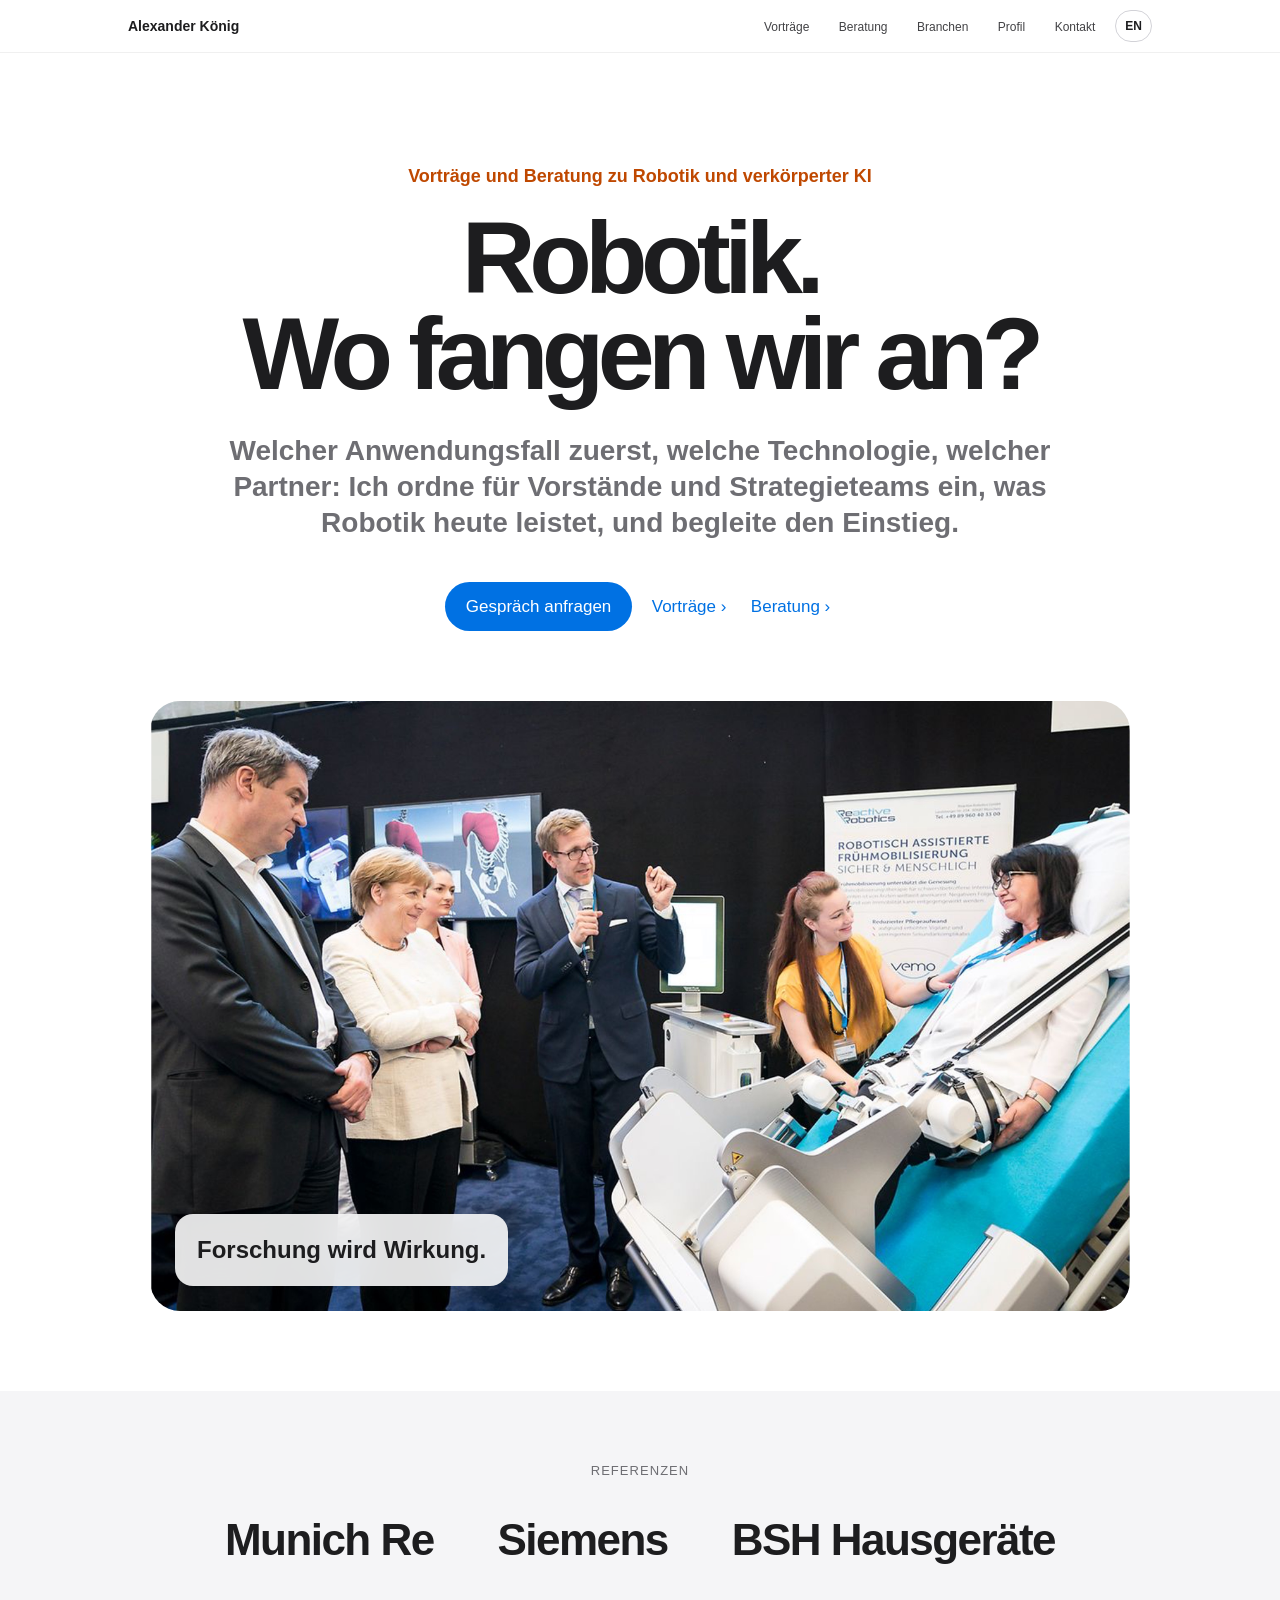
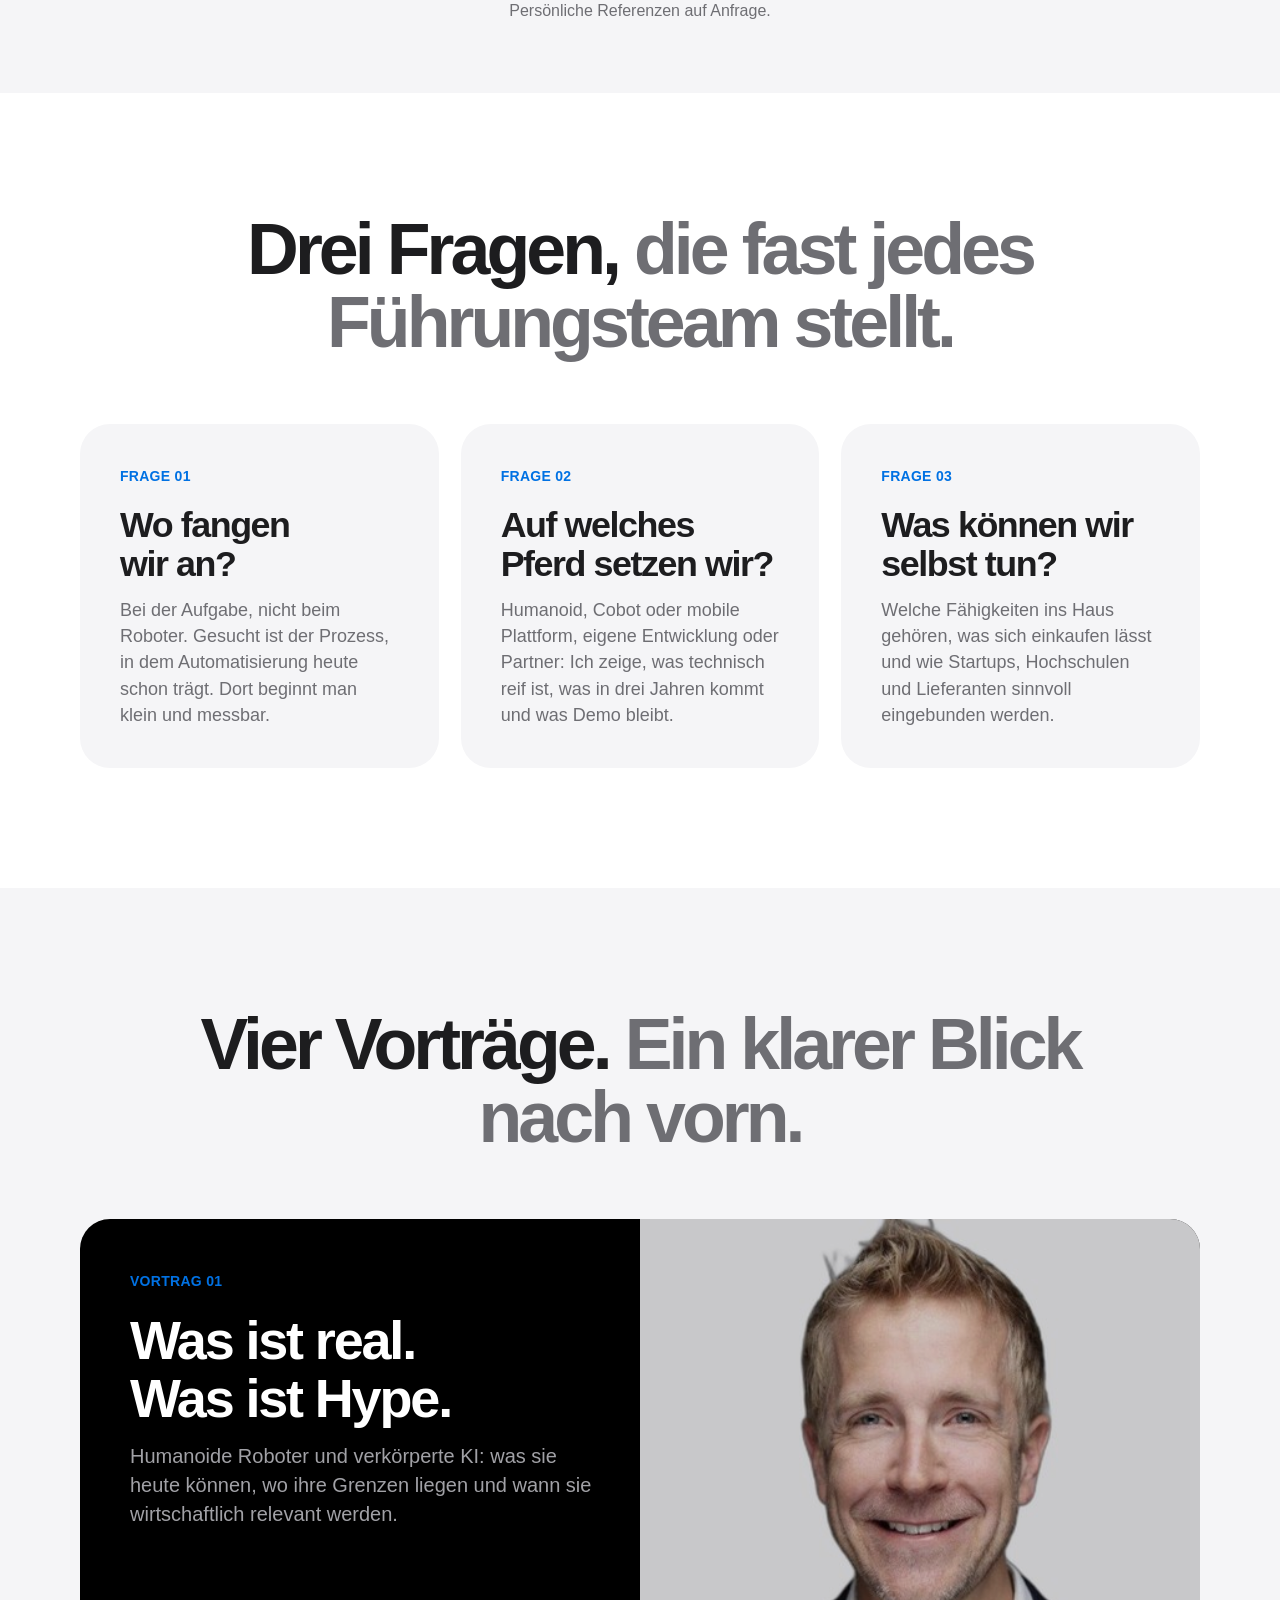
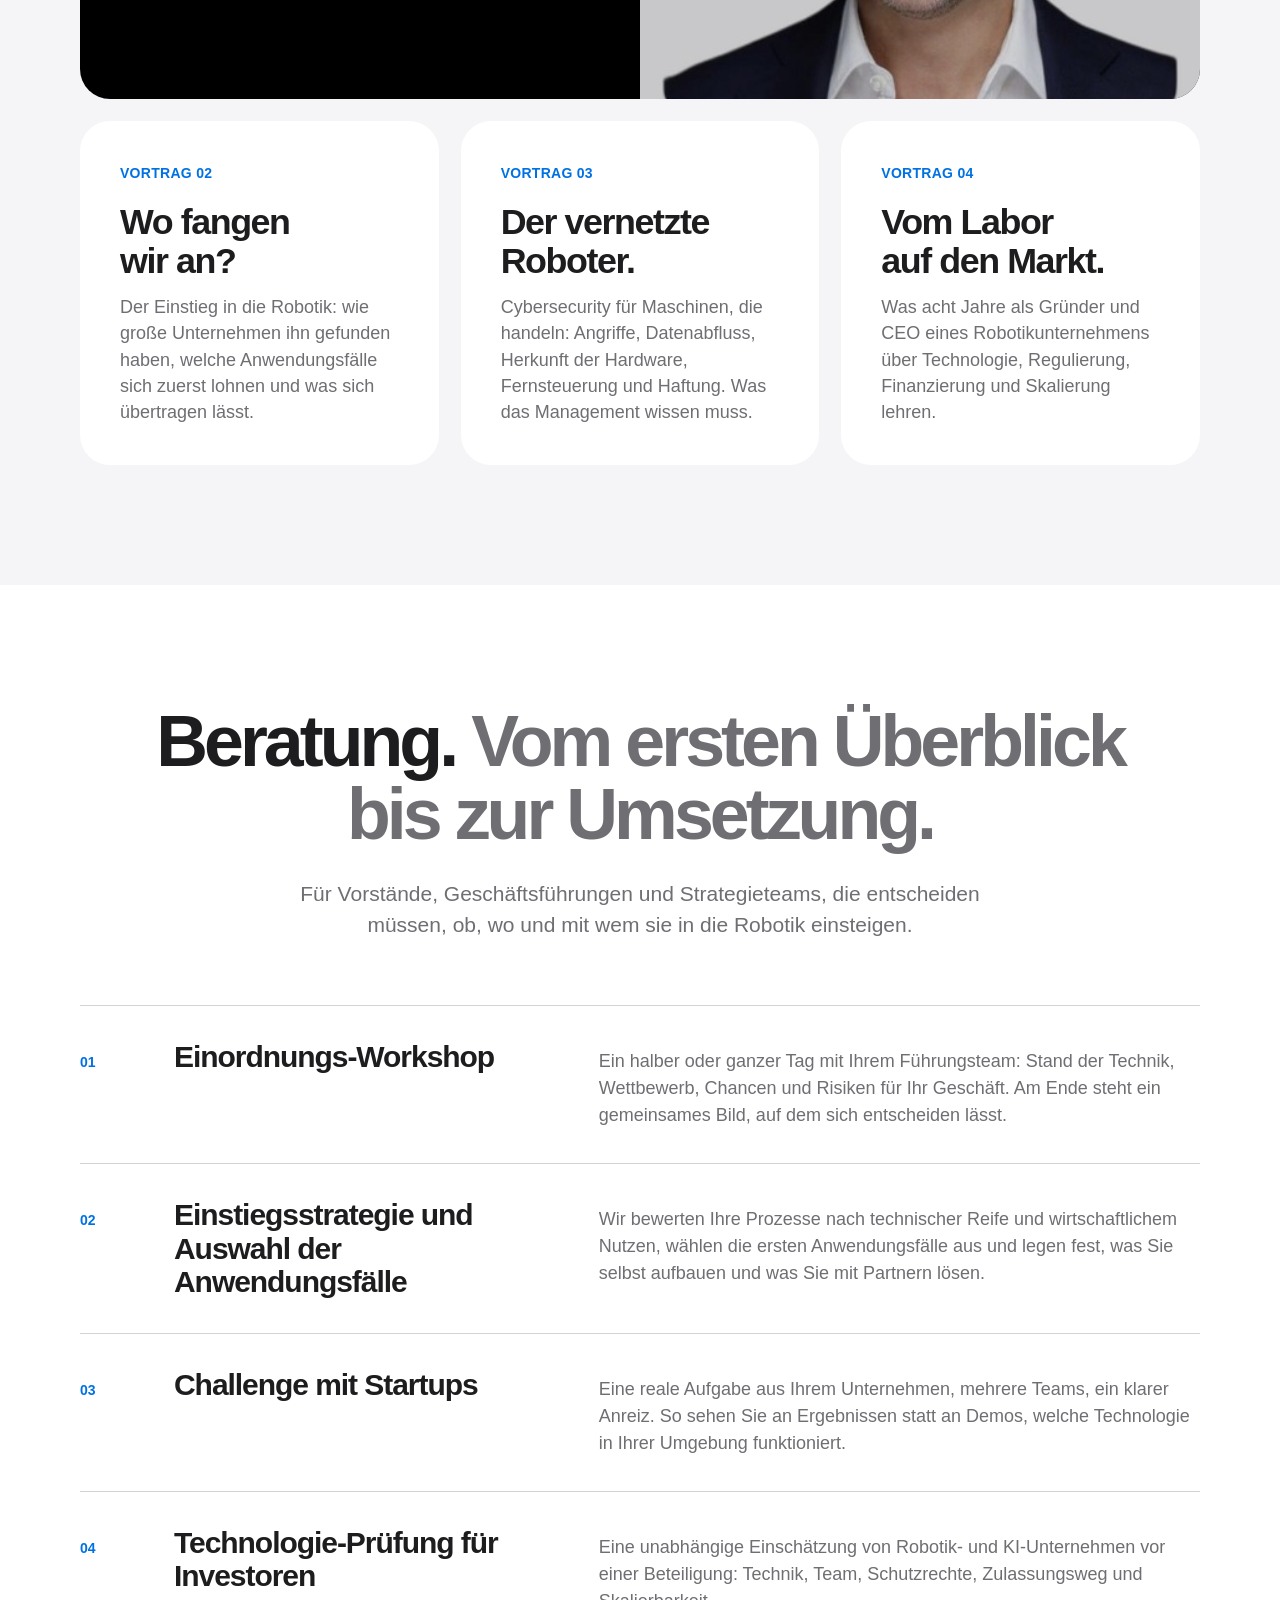
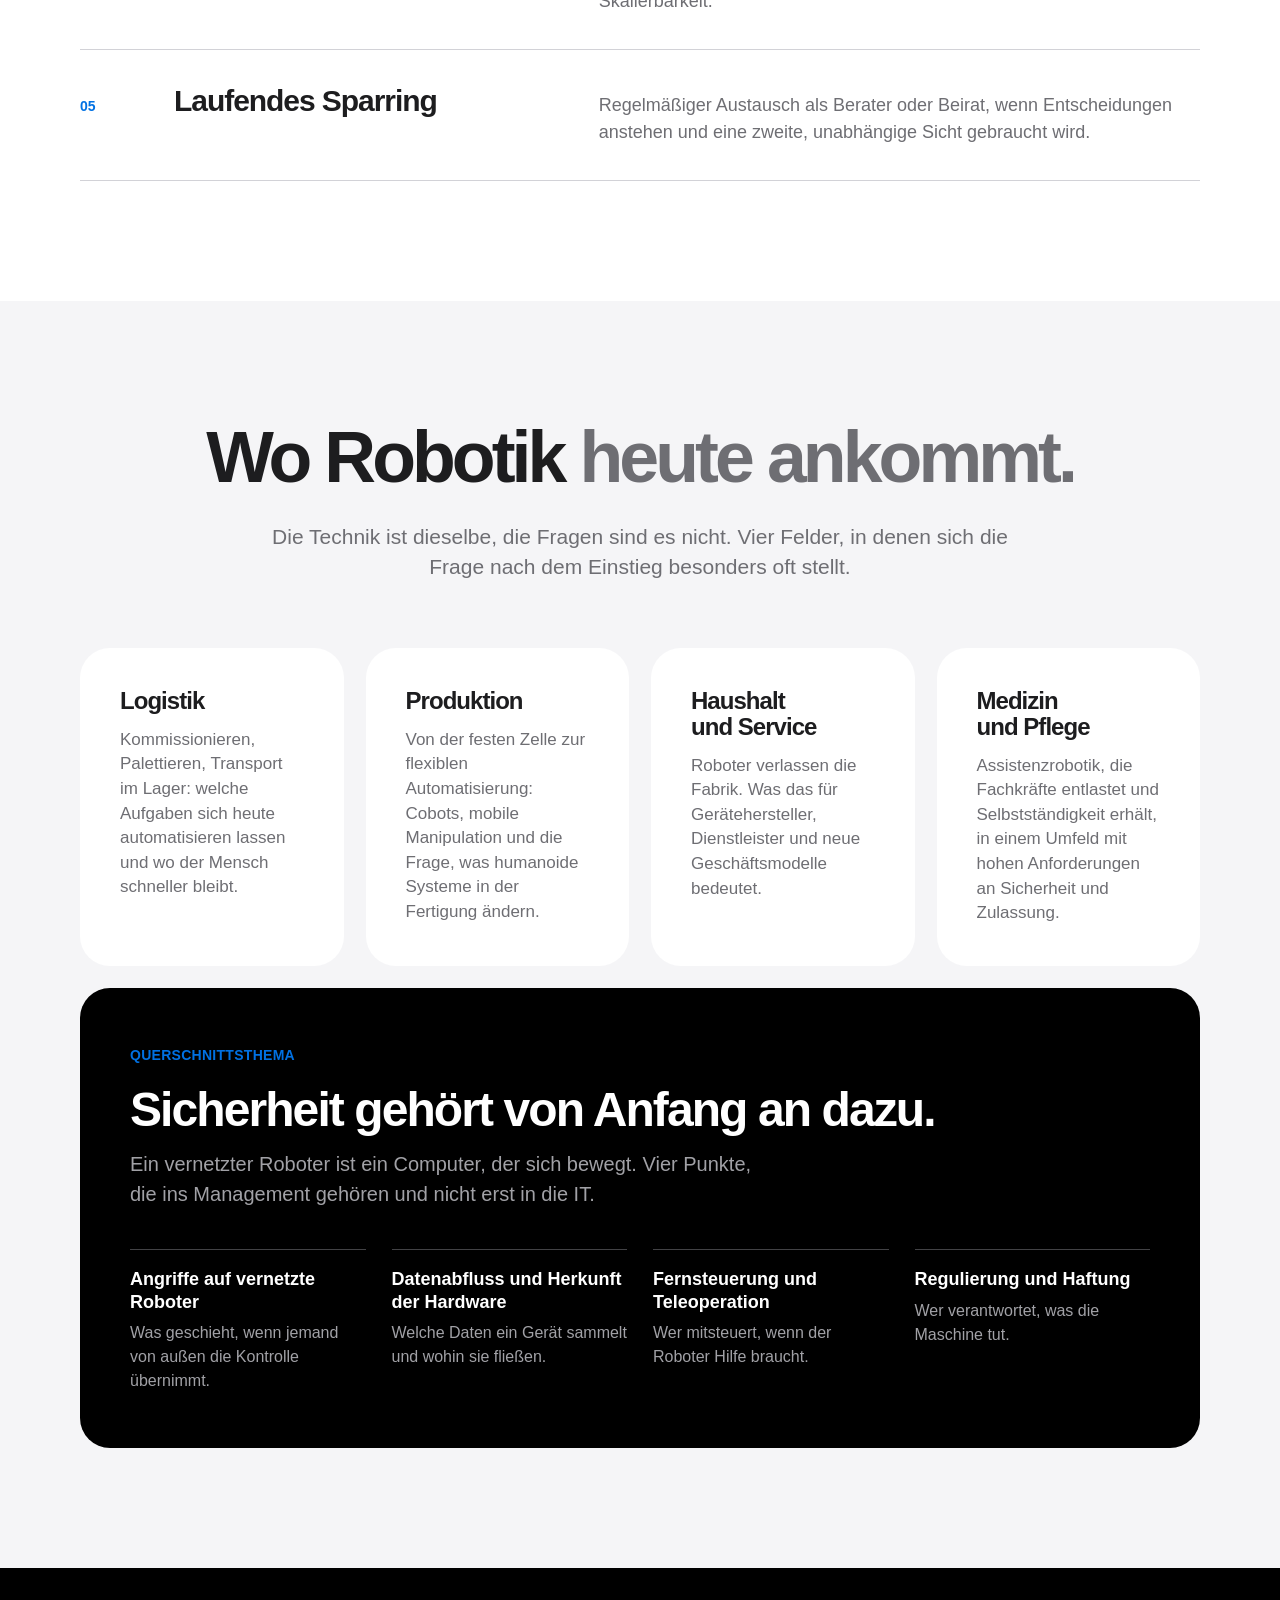
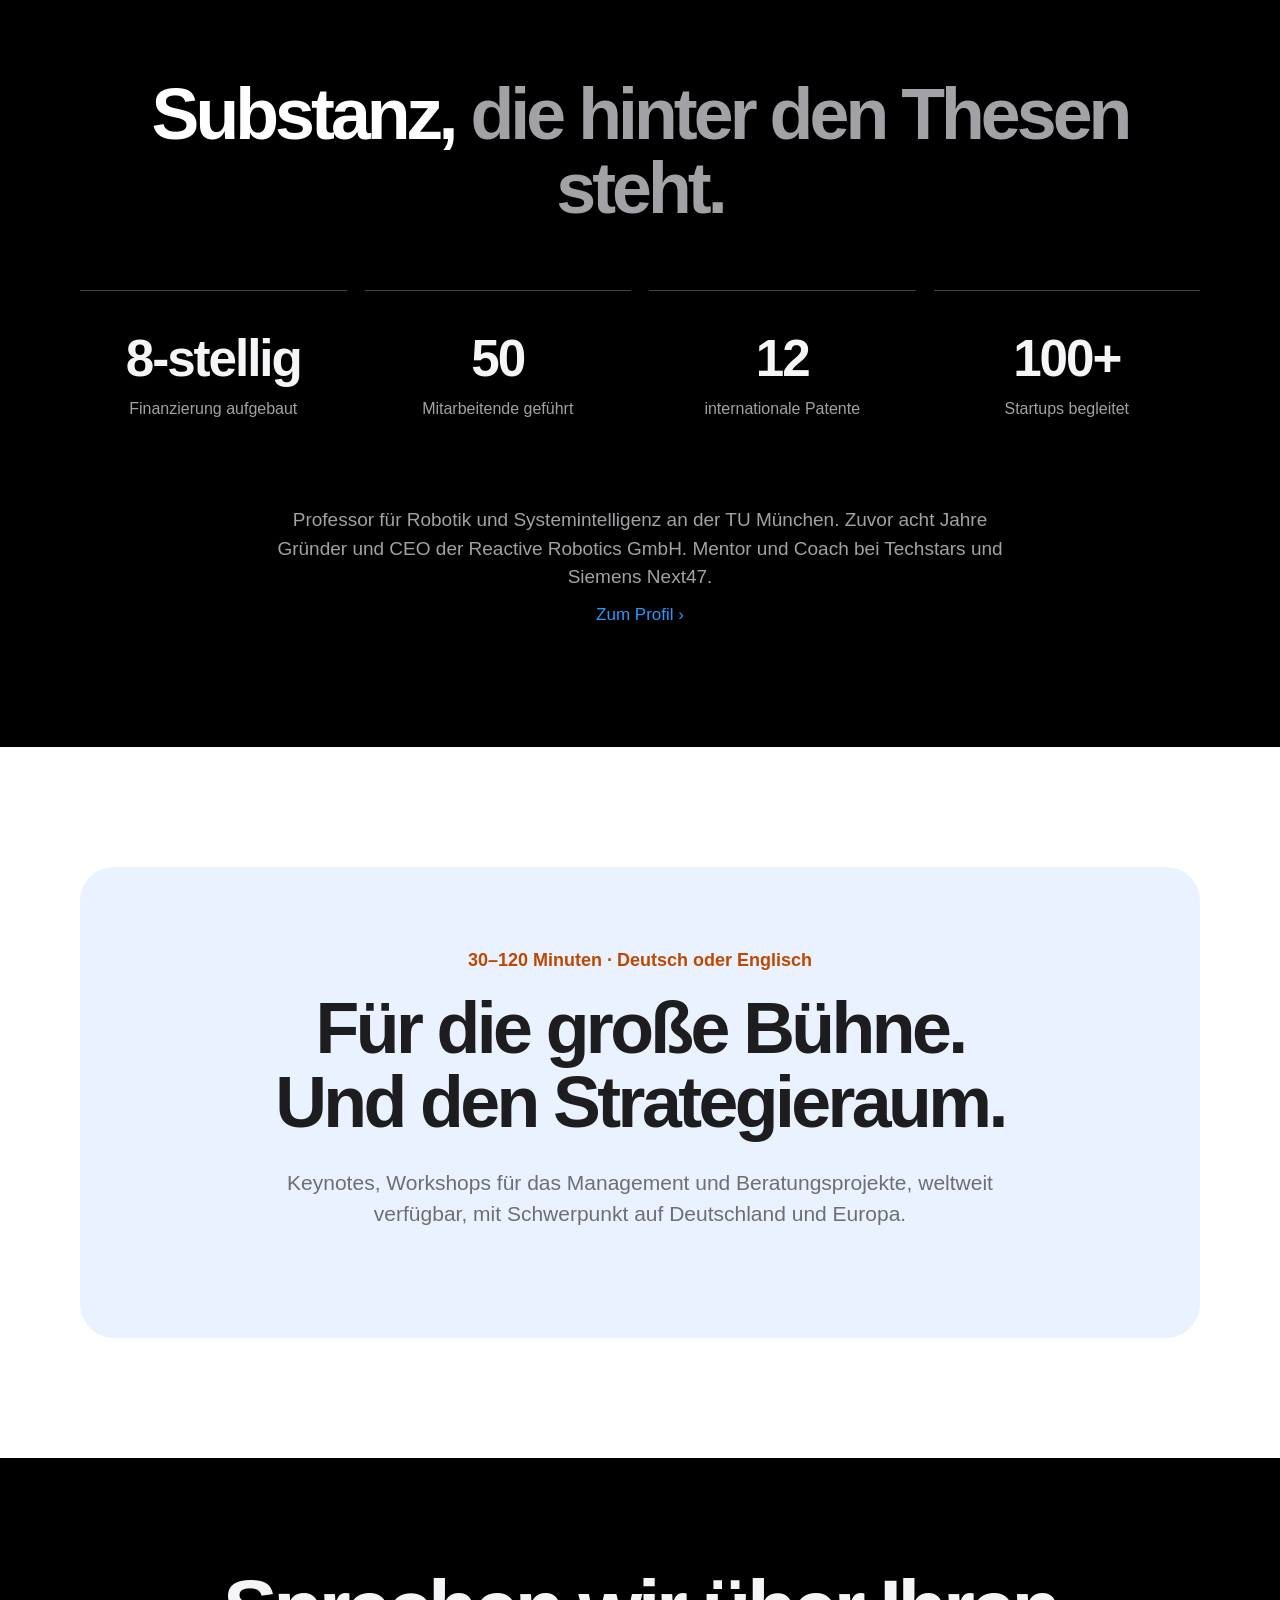
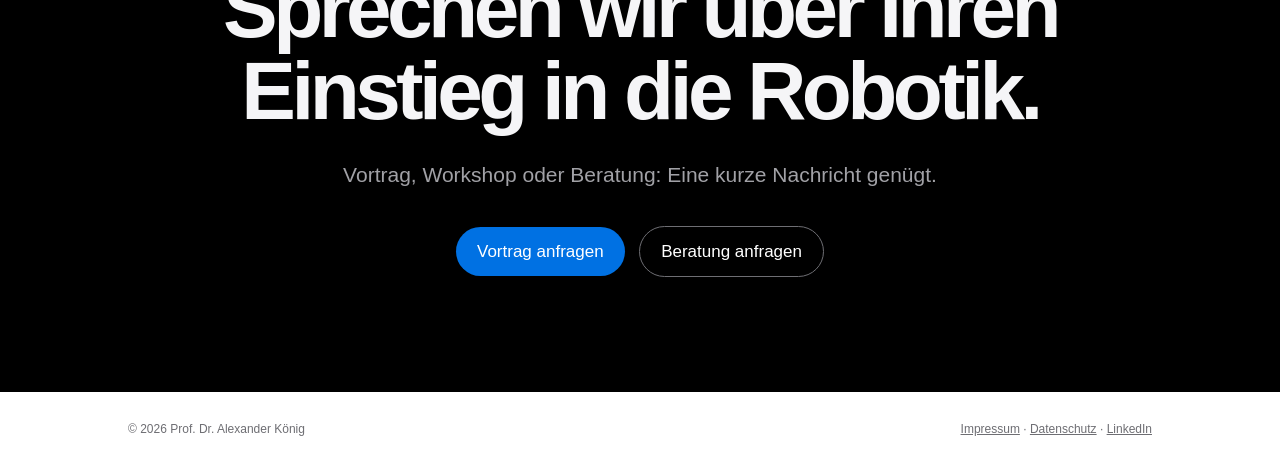
==== commit f85611a3: "Referenzen: BSH Hausgeräte ergänzt (DE/EN)" ====
--- a/index.html
+++ b/index.html
@@ -54,7 +54,7 @@
     <div class="ref-names">
         <span>Munich Re</span>
         <span>Siemens</span>
-        <!-- Platz für eine weitere Referenz: nach Freigabe als <span>Name</span> ergänzen -->
+        <span>BSH Hausgeräte</span>
     </div>
     <p>Persönliche Referenzen auf Anfrage.</p>
 </section>
